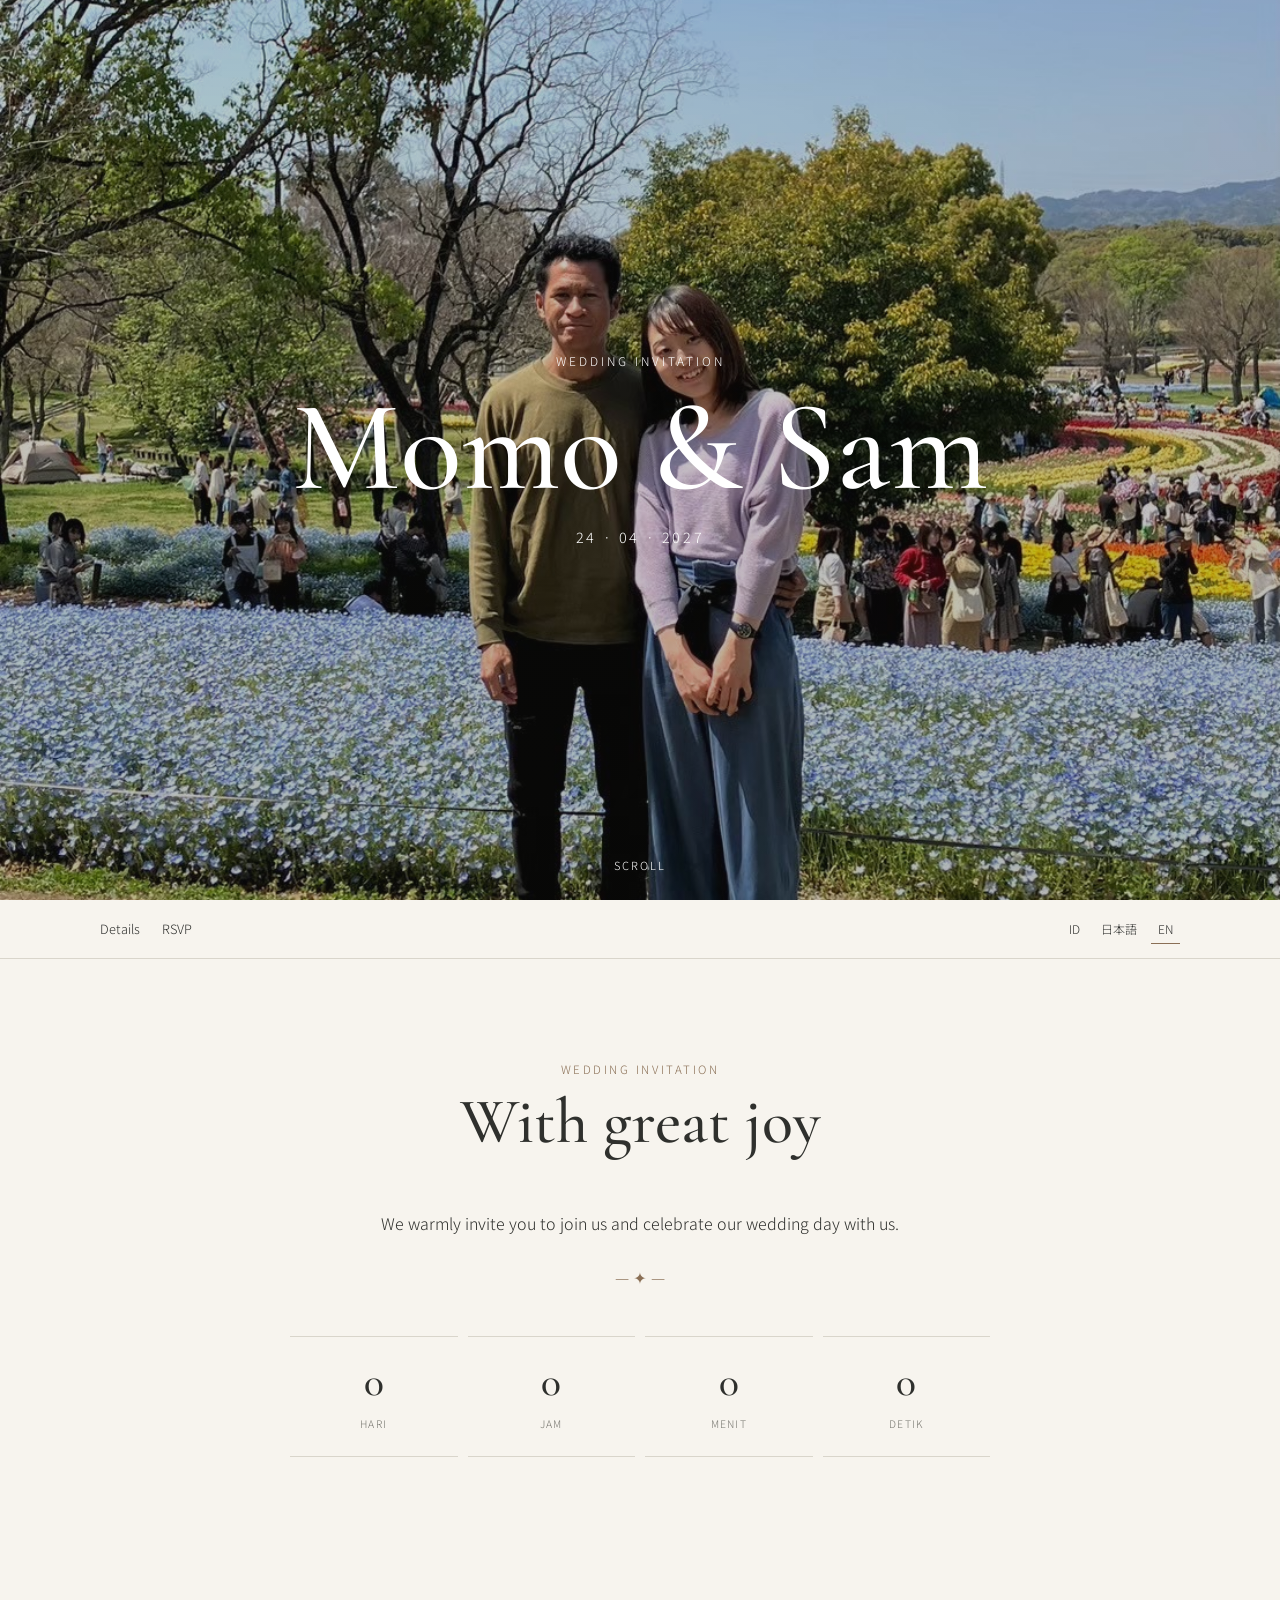
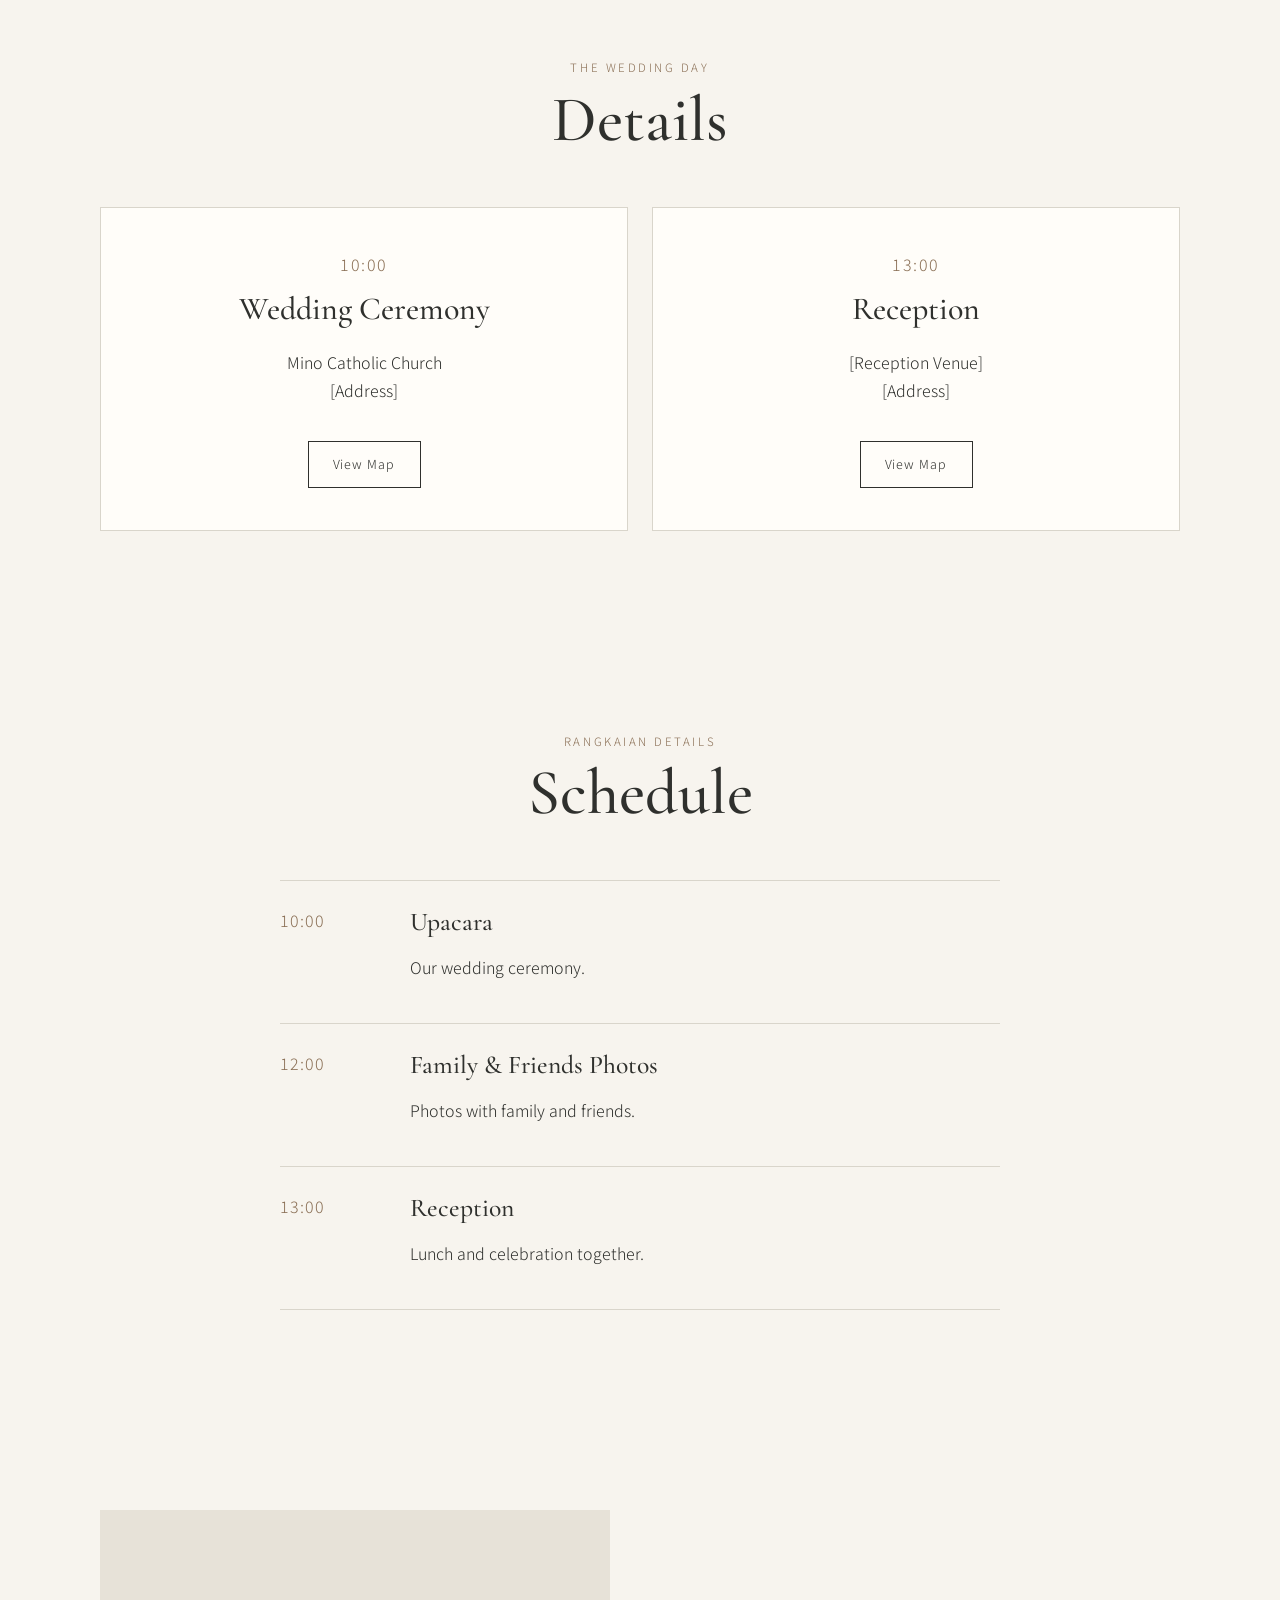
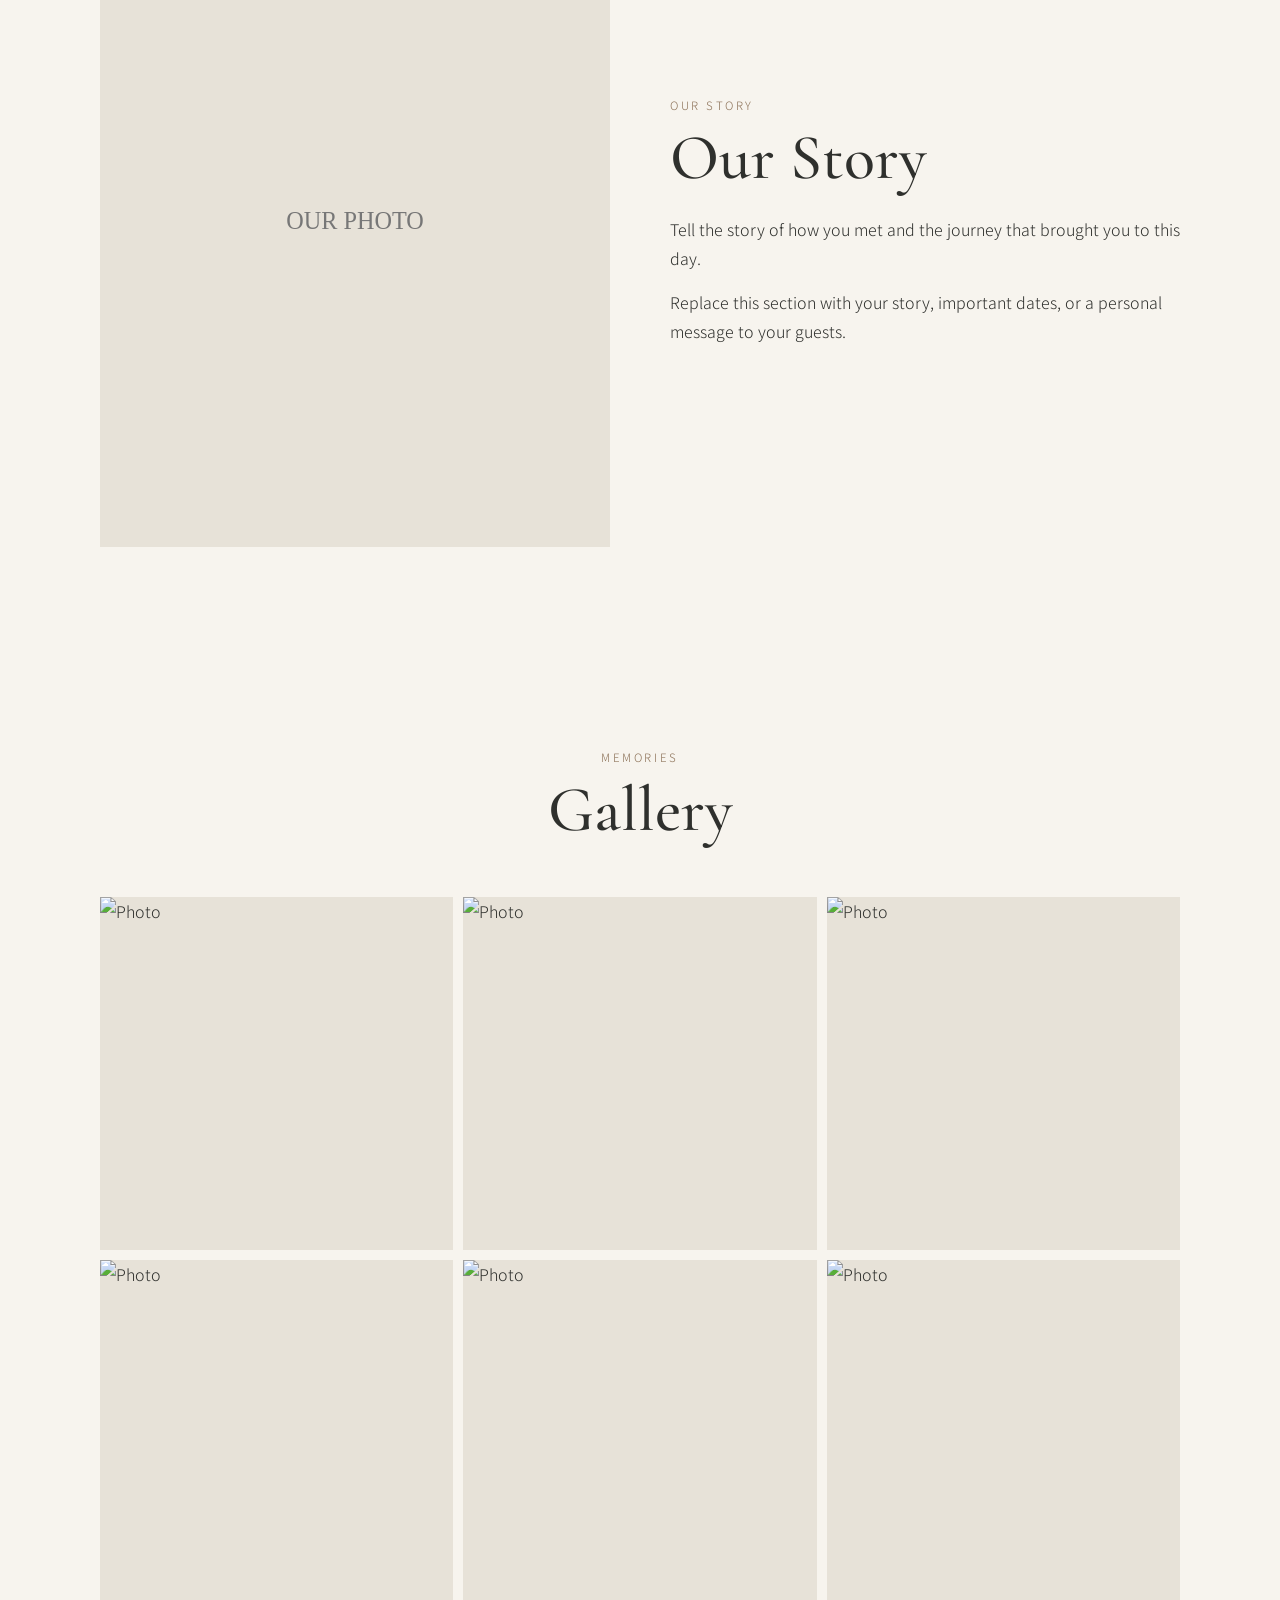
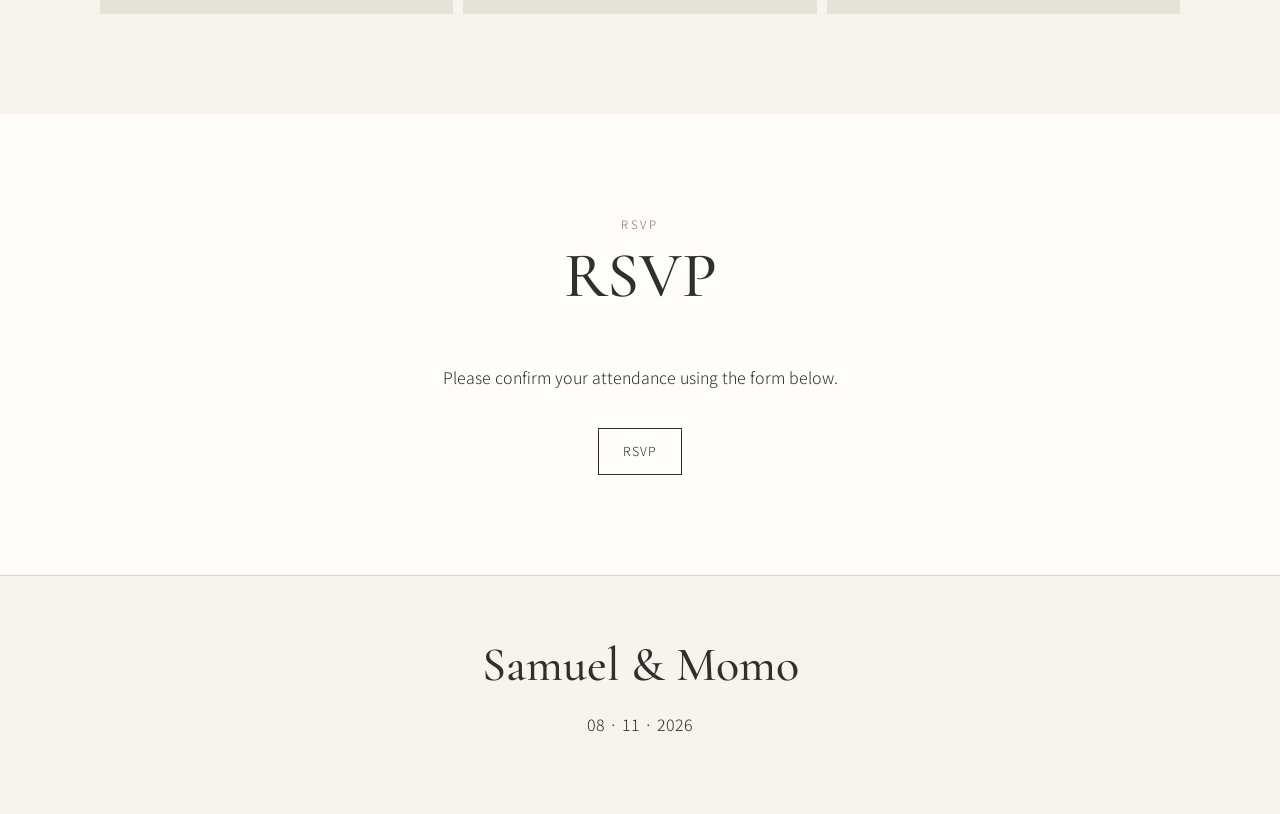
==== en/index.html @ 8dd43f46 "Fix date" ====
<!doctype html>
<html lang="en">
<head>
<meta charset="utf-8">
<meta name="viewport" content="width=device-width, initial-scale=1">
<meta name="description" content="Momo & Sam — Wedding Invitation">
<title>Momo & Sam — Wedding Invitation</title>
<link rel="stylesheet" href="../css/style.css?v=2">
</head>
<body>
<header class="hero">
  <div class="hero-inner">
    <div class="eyebrow">Wedding Invitation</div>
    <div class="names">Momo &amp; Sam</div>
    <div class="date">24 · 04 · 2027</div>
  </div>
  <div class="scroll">SCROLL</div>
</header>

<nav>
  <div class="container nav-inner">
    <div class="nav-links"><a href="#ceremony">Details</a><a href="#rsvp">RSVP</a></div>
    <div class="lang"><a href="../index.html">ID</a><a href="../ja/index.html">日本語</a><a class="active" href="./index.html">EN</a></div>
  </div>
</nav>

<main>
<section>
<div class="container">
<div class="section-title"><div class="small">Wedding Invitation</div><h2>With great joy</h2></div>
<div class="intro">We warmly invite you to join us and celebrate our wedding day with us.</div>
<div class="ornament">— ✦ —</div>
<div class="countdown">
<div class="countdown-item"><span id="days" class="countdown-number">0</span><span class="countdown-label">Hari</span></div>
<div class="countdown-item"><span id="hours" class="countdown-number">0</span><span class="countdown-label">Jam</span></div>
<div class="countdown-item"><span id="minutes" class="countdown-number">0</span><span class="countdown-label">Menit</span></div>
<div class="countdown-item"><span id="seconds" class="countdown-number">0</span><span class="countdown-label">Detik</span></div>
</div>
</div>
</section>

<section id="ceremony">
<div class="container">
<div class="section-title"><div class="small">The Wedding Day</div><h2>Details</h2></div>
<div class="info-grid">
<div class="card"><div class="time">10:00</div><h3>Wedding Ceremony</h3><p>Mino Catholic Church<br>[Address]</p><a class="button" href="#" target="_blank">View Map</a></div>
<div class="card"><div class="time">13:00</div><h3>Reception</h3><p>[Reception Venue]<br>[Address]</p><a class="button" href="#" target="_blank">View Map</a></div>
</div>
</div>
</section>

<section>
<div class="container">
<div class="section-title"><div class="small">Rangkaian Details</div><h2>Schedule</h2></div>
<div class="timeline">
<div class="event"><div class="event-time">10:00</div><div><h3>Upacara</h3><p>Our wedding ceremony.</p></div></div>
<div class="event"><div class="event-time">12:00</div><div><h3>Family & Friends Photos</h3><p>Photos with family and friends.</p></div></div>
<div class="event"><div class="event-time">13:00</div><div><h3>Reception</h3><p>Lunch and celebration together.</p></div></div>
</div>
</div>
</section>

<section>
<div class="container story">
<div class="story-image"></div>
<div class="story-text"><div class="section-title" style="text-align:left;margin-bottom:25px"><div class="small">Our Story</div><h2>Our Story</h2></div><p>Tell the story of how you met and the journey that brought you to this day.</p><p>Replace this section with your story, important dates, or a personal message to your guests.</p></div>
</div>
</section>

<section>
<div class="container">
<div class="section-title"><div class="small">Memories</div><h2>Gallery</h2></div>
<div class="gallery">
<img src="assets/photo-placeholder.svg" alt="Photo">
<img src="assets/photo-placeholder.svg" alt="Photo">
<img src="assets/photo-placeholder.svg" alt="Photo">
<img src="assets/photo-placeholder.svg" alt="Photo">
<img src="assets/photo-placeholder.svg" alt="Photo">
<img src="assets/photo-placeholder.svg" alt="Photo">
</div>
</div>
</section>

<section class="rsvp" id="rsvp">
<div class="container rsvp-box">
<div class="section-title"><div class="small">RSVP</div><h2>RSVP</h2></div>
<p>Please confirm your attendance using the form below.</p>
<a class="button" href="#" target="_blank">RSVP</a>
</div>
</section>
</main>

<footer>
  <div class="footer-names">Samuel &amp; Momo</div>
  <p>08 · 11 · 2026</p>
</footer>
<script src="../js/script.js"></script>
</body>
</html>
---- css/style.css ----
@import url('https://fonts.googleapis.com/css2?family=Cormorant+Garamond:wght@400;500;600&family=Noto+Sans+JP:wght@300;400;500&display=swap');

:root {
  --paper: #f7f4ee;
  --ink: #2f302d;
  --muted: #77766f;
  --line: #d9d5cb;
  --accent: #8a6f55;
  --white: #fffdf9;
  --serif: "Cormorant Garamond", Georgia, serif;
  --sans: "Noto Sans JP", system-ui, sans-serif;
}

* { box-sizing: border-box; }
html { scroll-behavior: smooth; }
body {
  margin: 0;
  background: var(--paper);
  color: var(--ink);
  font-family: var(--sans);
  font-weight: 300;
  line-height: 1.8;
}
a { color: inherit; text-decoration: none; }
img { display: block; width: 100%; }
.container { width: min(1080px, calc(100% - 40px)); margin: auto; }

.hero {
  min-height: 100svh;
  position: relative;
  display: grid;
  place-items: center;
  text-align: center;
  overflow: hidden;
  background:
    linear-gradient(rgba(25,25,22,.22), rgba(25,25,22,.30)),
    url("../assets/hero-placeholder.JPG") center/cover;
  color: white;
}
.hero-inner { padding: 80px 20px; }
.eyebrow { letter-spacing: .25em; text-transform: uppercase; font-size: .75rem; }
.names { font: 500 clamp(3.5rem, 11vw, 8rem)/.8 var(--serif); margin: 25px 0; }
.date { letter-spacing: .18em; font-size: .9rem; }
.scroll { position: absolute; bottom: 25px; font-size: .7rem; letter-spacing: .18em; }

nav {
  position: sticky; top: 0; z-index: 20;
  background: rgba(247,244,238,.94);
  backdrop-filter: blur(12px);
  border-bottom: 1px solid var(--line);
}
.nav-inner { min-height: 58px; display:flex; align-items:center; justify-content:space-between; gap:20px; }
.nav-links { display:flex; gap:22px; font-size:.8rem; }
.lang { display:flex; gap:7px; font-size:.75rem; }
.lang a { padding: 4px 7px; border-bottom: 1px solid transparent; }
.lang a.active { border-color: var(--accent); }

section { padding: 100px 0; }
.section-title { text-align:center; margin-bottom:55px; }
.section-title .small { color:var(--accent); font-size:.72rem; letter-spacing:.22em; text-transform:uppercase; }
.section-title h2 { font: 500 clamp(2.3rem, 6vw, 4rem)/1 var(--serif); margin:10px 0 0; }

.intro { max-width:680px; text-align:center; margin:auto; font-size:1rem; }
.ornament { text-align:center; color:var(--accent); margin:25px 0; }

.info-grid { display:grid; grid-template-columns:repeat(2,1fr); gap:24px; }
.card { background:var(--white); padding:42px; border:1px solid var(--line); text-align:center; }
.card h3 { font:500 2rem var(--serif); margin:10px 0 20px; }
.card .time { color:var(--accent); letter-spacing:.1em; }
.button {
  display:inline-block; border:1px solid var(--ink); padding:11px 24px;
  margin-top:20px; font-size:.78rem; letter-spacing:.08em;
  transition:.2s;
}
.button:hover { background:var(--ink); color:white; }

.timeline { max-width:720px; margin:auto; }
.event { display:grid; grid-template-columns:130px 1fr; border-top:1px solid var(--line); padding:25px 0; }
.event:last-child { border-bottom:1px solid var(--line); }
.event-time { color:var(--accent); letter-spacing:.06em; }
.event h3 { margin:0; font:500 1.6rem var(--serif); }

.story { display:grid; grid-template-columns:1fr 1fr; gap:60px; align-items:center; }
.story-image { aspect-ratio:4/5; background:#e7e2d8 url("../assets/story-placeholder.svg") center/cover; }
.story-text h3 { font:500 3rem var(--serif); margin-top:0; }

.gallery { display:grid; grid-template-columns:repeat(3,1fr); gap:10px; }
.gallery img { aspect-ratio:1; object-fit:cover; background:#e7e2d8; }

.countdown { display:grid; grid-template-columns:repeat(4,1fr); max-width:700px; margin:45px auto 0; gap:10px; }
.countdown-item { text-align:center; padding:20px 5px; border-top:1px solid var(--line); border-bottom:1px solid var(--line); }
.countdown-number { display:block; font:500 2.6rem var(--serif); }
.countdown-label { font-size:.65rem; letter-spacing:.12em; text-transform:uppercase; color:var(--muted); }

.rsvp { background:var(--white); }
.rsvp-box { max-width:650px; margin:auto; text-align:center; }
footer { padding:60px 0; text-align:center; border-top:1px solid var(--line); }
.footer-names { font:500 3rem var(--serif); }

@media (max-width: 720px) {
  .nav-links { display:none; }
  .info-grid, .story { grid-template-columns:1fr; }
  .story { gap:30px; }
  .gallery { grid-template-columns:repeat(2,1fr); }
  .event { grid-template-columns:90px 1fr; }
  .countdown-number { font-size:2rem; }
  section { padding:75px 0; }
  .card { padding:30px 20px; }
}
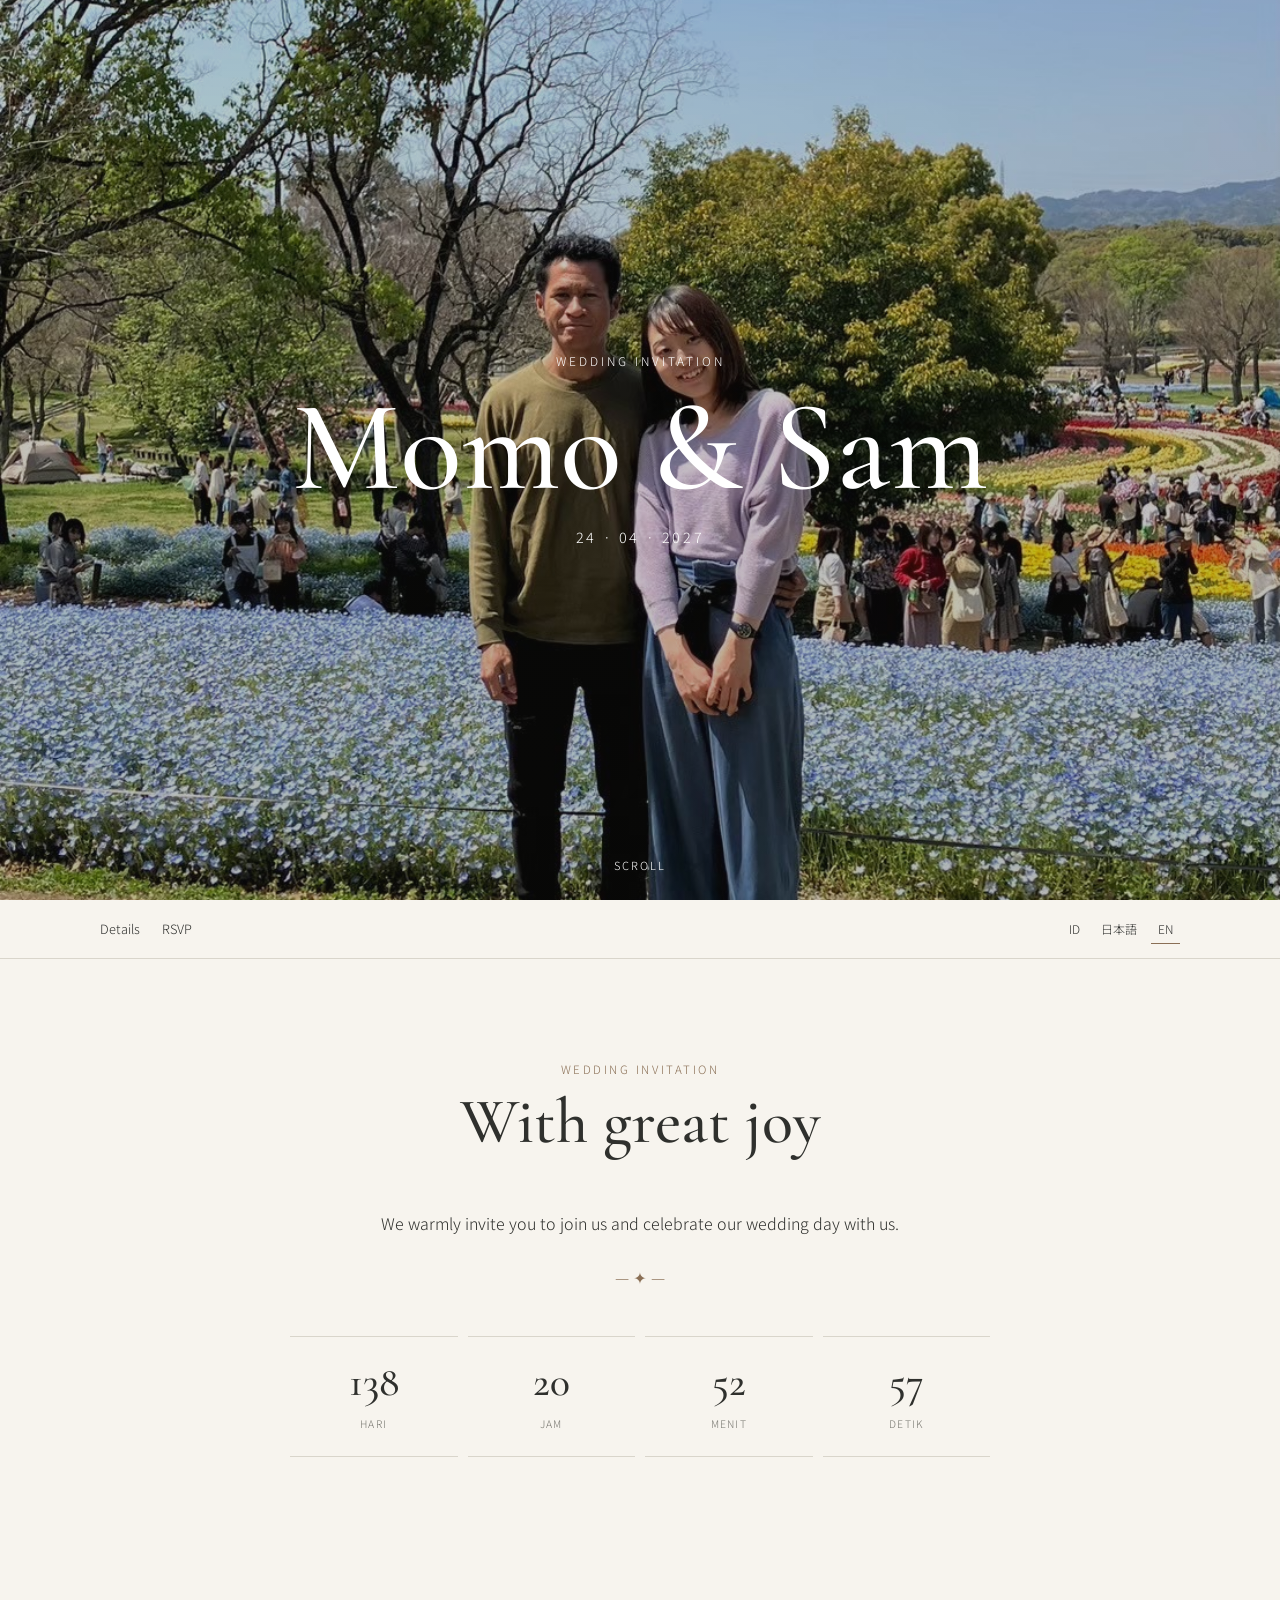
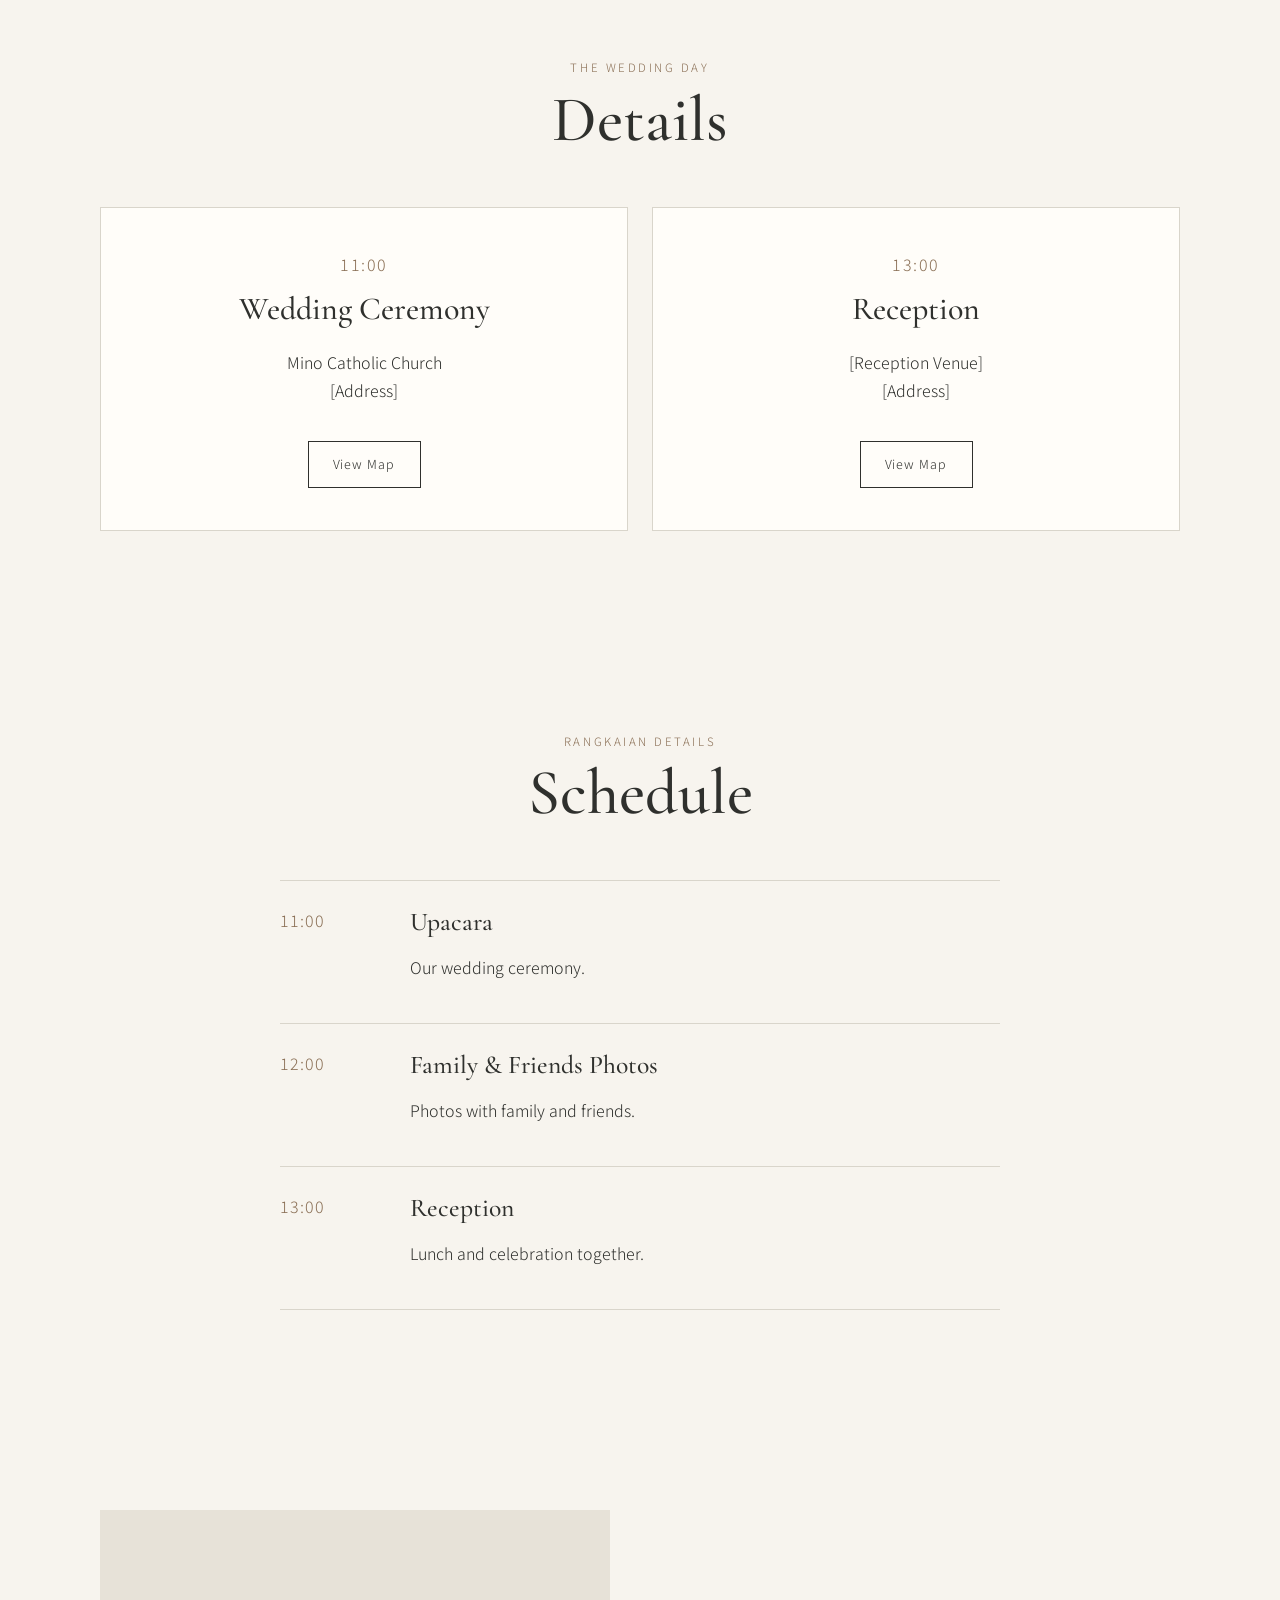
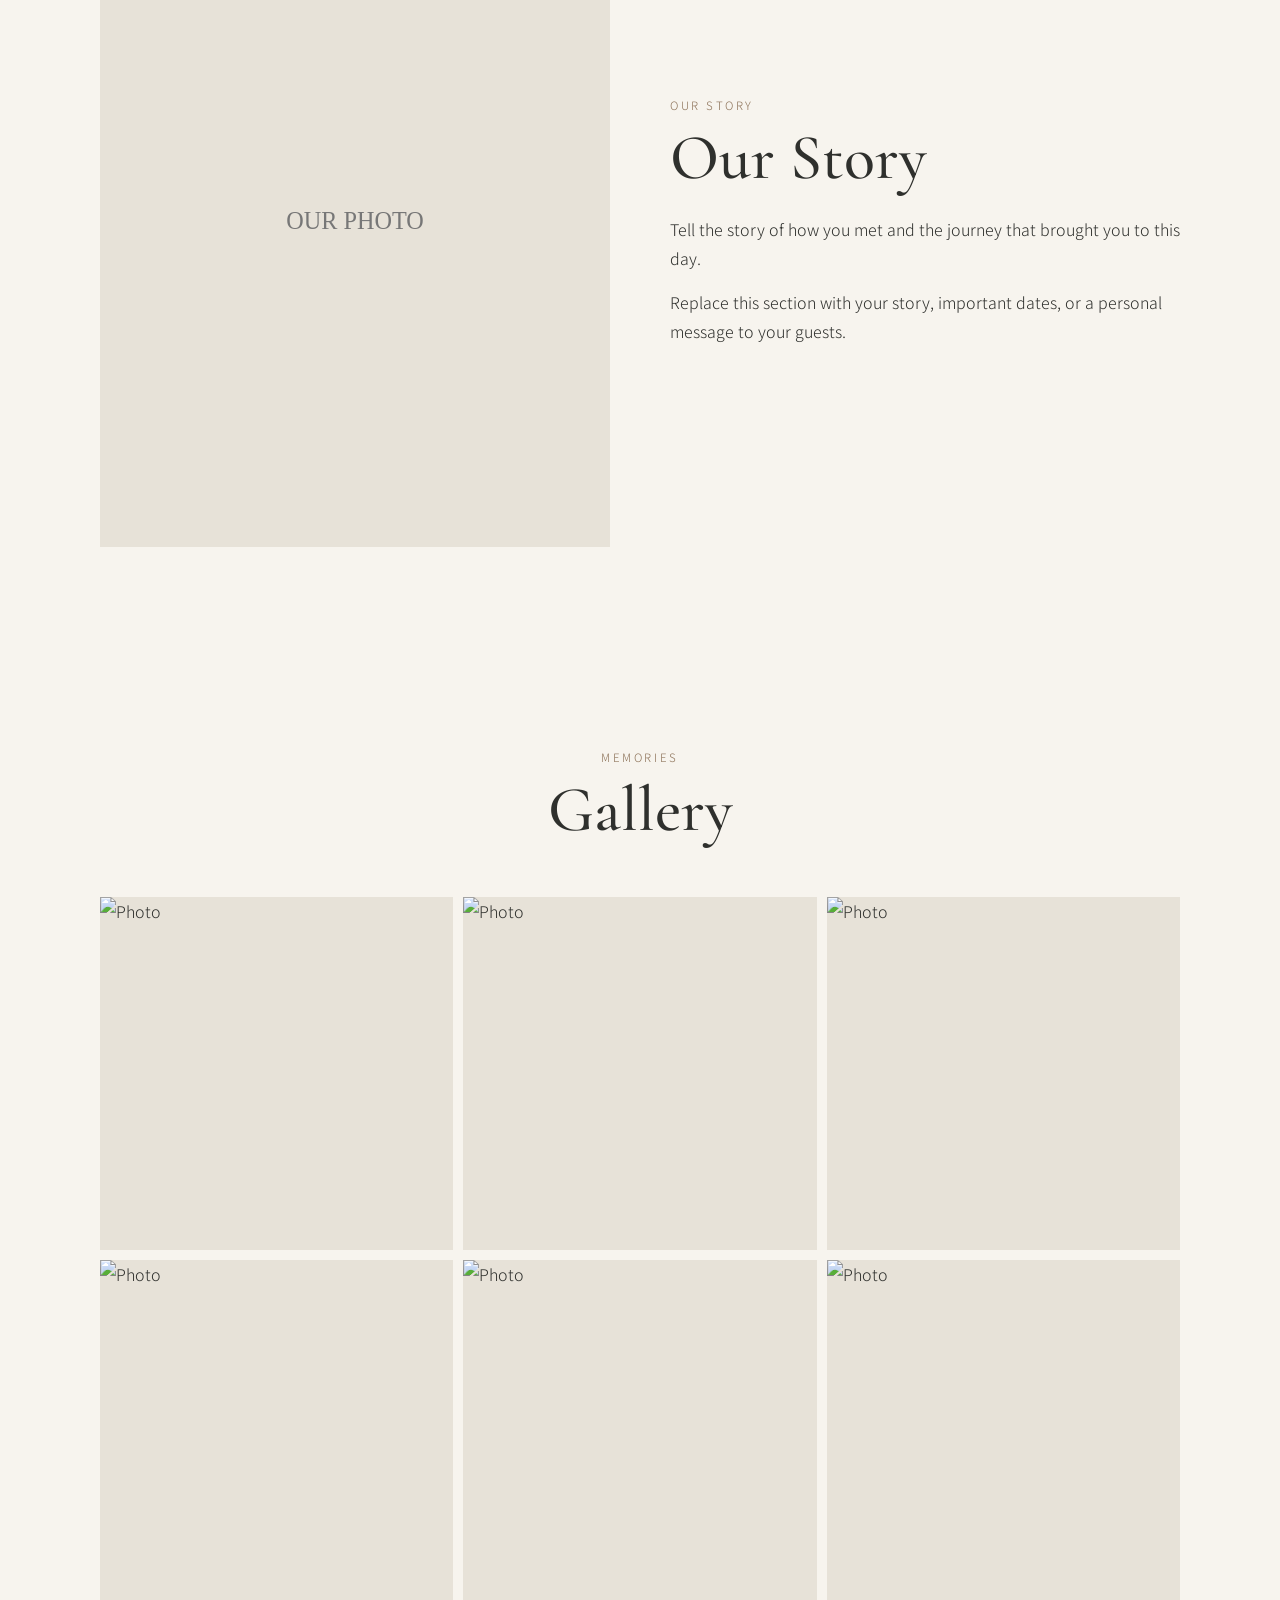
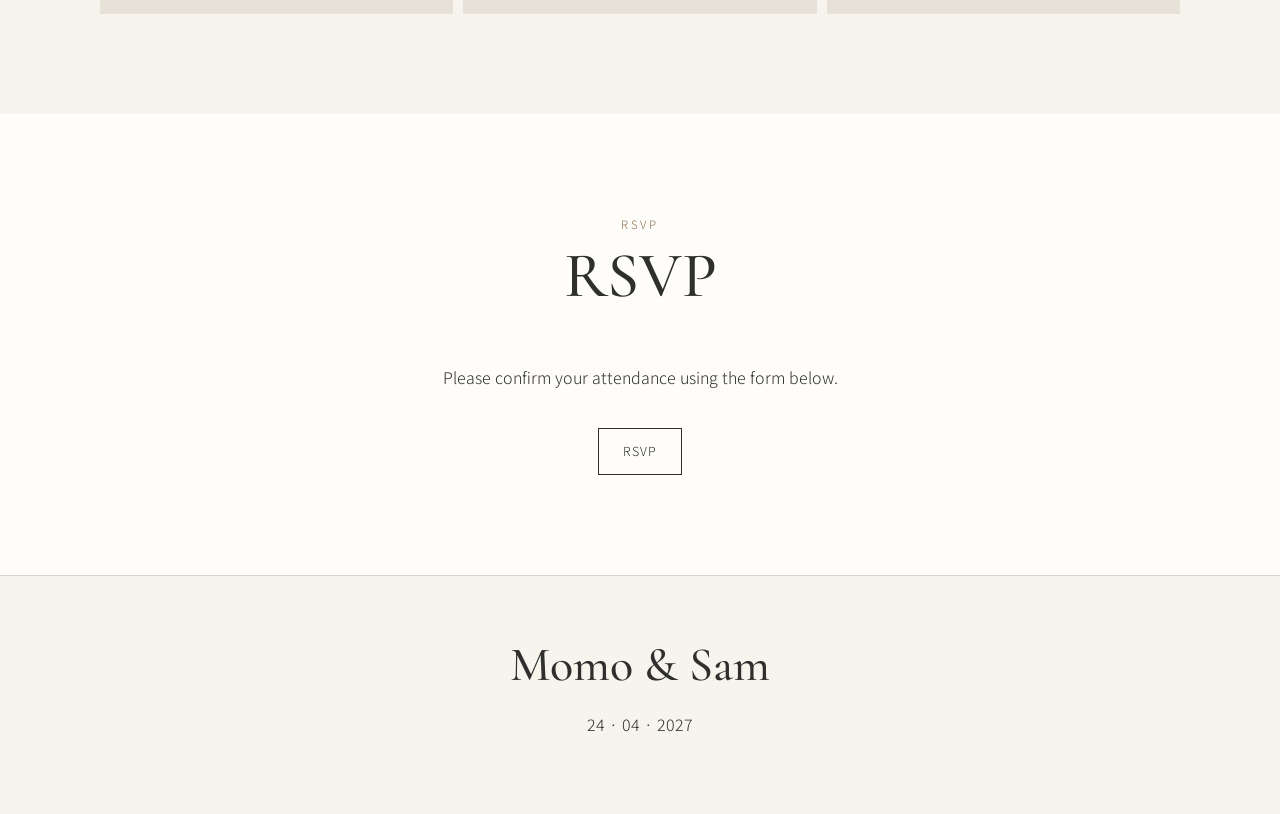
==== commit ad0095a9: "Misc" ====
--- a/en/index.html
+++ b/en/index.html
@@ -43,7 +43,7 @@
 <div class="container">
 <div class="section-title"><div class="small">The Wedding Day</div><h2>Details</h2></div>
 <div class="info-grid">
-<div class="card"><div class="time">10:00</div><h3>Wedding Ceremony</h3><p>Mino Catholic Church<br>[Address]</p><a class="button" href="#" target="_blank">View Map</a></div>
+<div class="card"><div class="time">11:00</div><h3>Wedding Ceremony</h3><p>Mino Catholic Church<br>[Address]</p><a class="button" href="#" target="_blank">View Map</a></div>
 <div class="card"><div class="time">13:00</div><h3>Reception</h3><p>[Reception Venue]<br>[Address]</p><a class="button" href="#" target="_blank">View Map</a></div>
 </div>
 </div>
@@ -53,7 +53,7 @@
 <div class="container">
 <div class="section-title"><div class="small">Rangkaian Details</div><h2>Schedule</h2></div>
 <div class="timeline">
-<div class="event"><div class="event-time">10:00</div><div><h3>Upacara</h3><p>Our wedding ceremony.</p></div></div>
+<div class="event"><div class="event-time">11:00</div><div><h3>Upacara</h3><p>Our wedding ceremony.</p></div></div>
 <div class="event"><div class="event-time">12:00</div><div><h3>Family & Friends Photos</h3><p>Photos with family and friends.</p></div></div>
 <div class="event"><div class="event-time">13:00</div><div><h3>Reception</h3><p>Lunch and celebration together.</p></div></div>
 </div>
@@ -91,8 +91,8 @@
 </main>
 
 <footer>
-  <div class="footer-names">Samuel &amp; Momo</div>
-  <p>08 · 11 · 2026</p>
+  <div class="footer-names">Momo &amp; Sam</div>
+  <p>24 · 04 · 2027</p>
 </footer>
 <script src="../js/script.js"></script>
 </body>
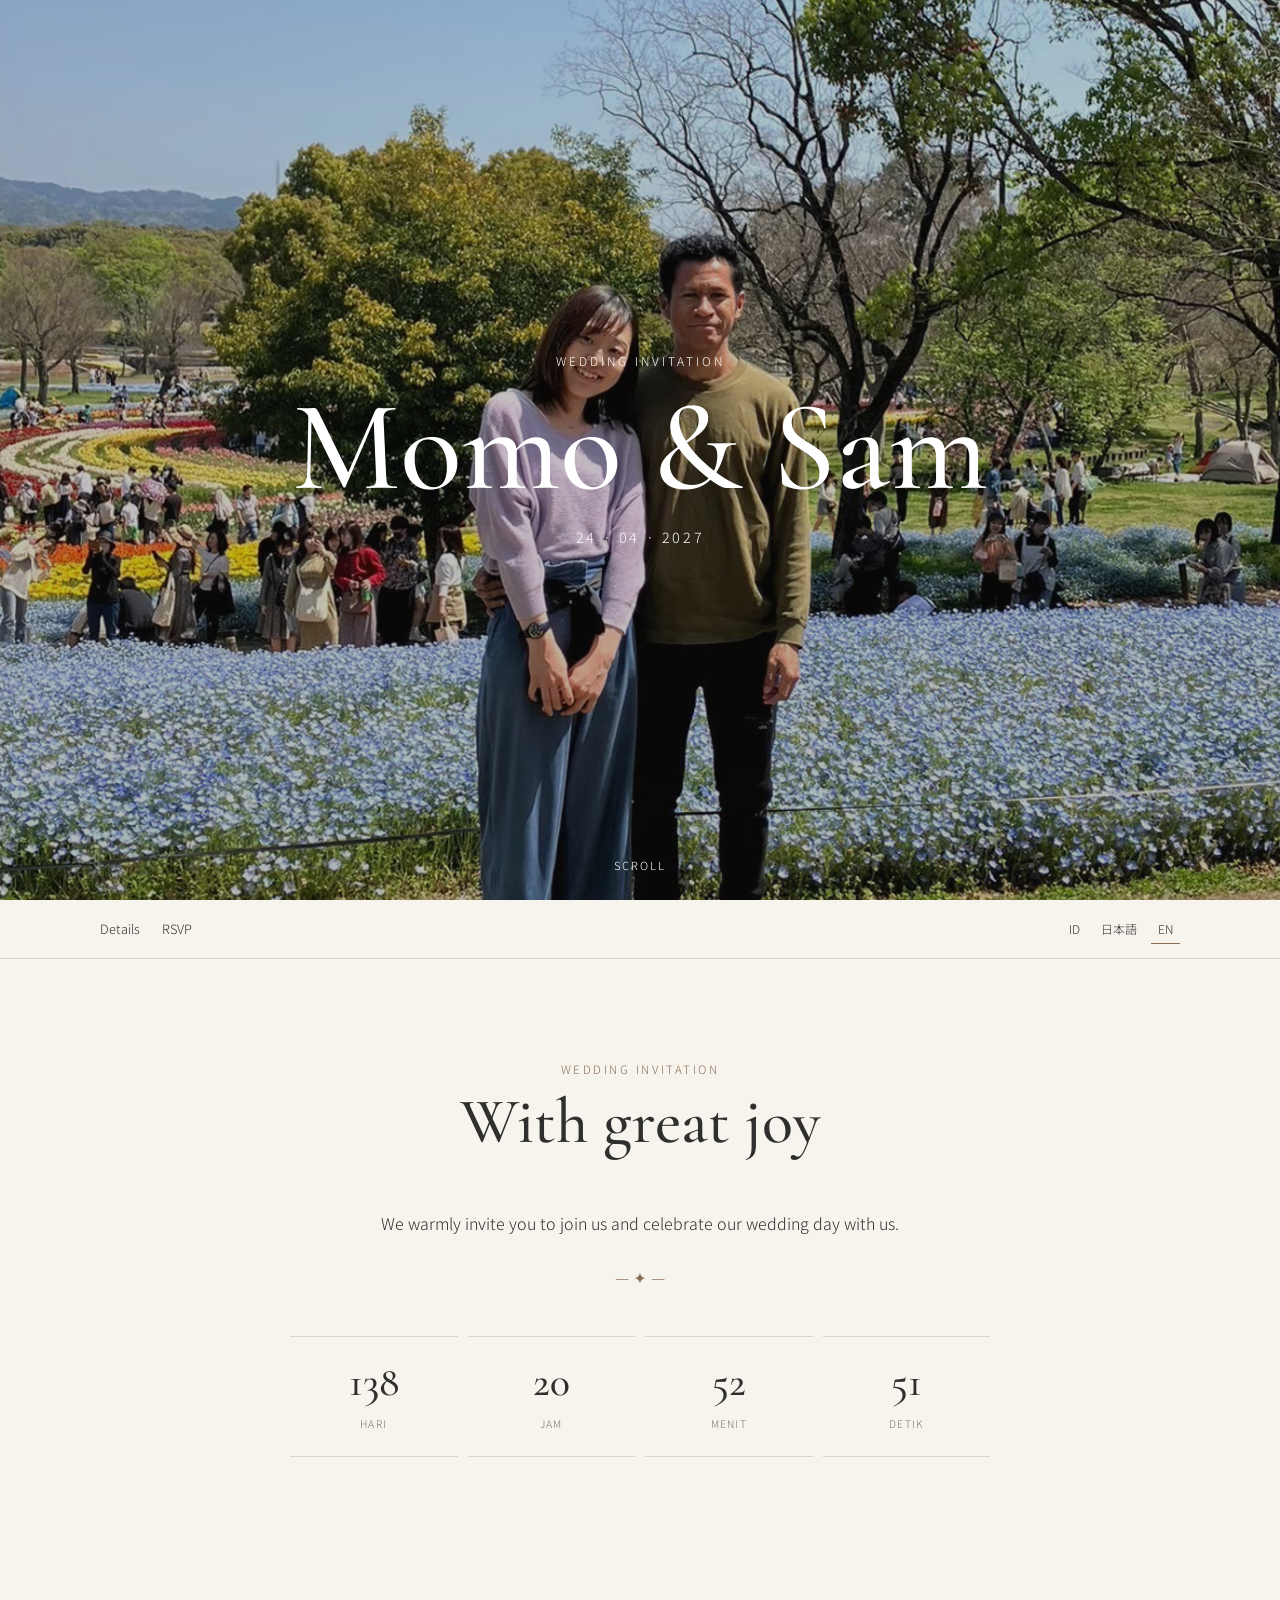
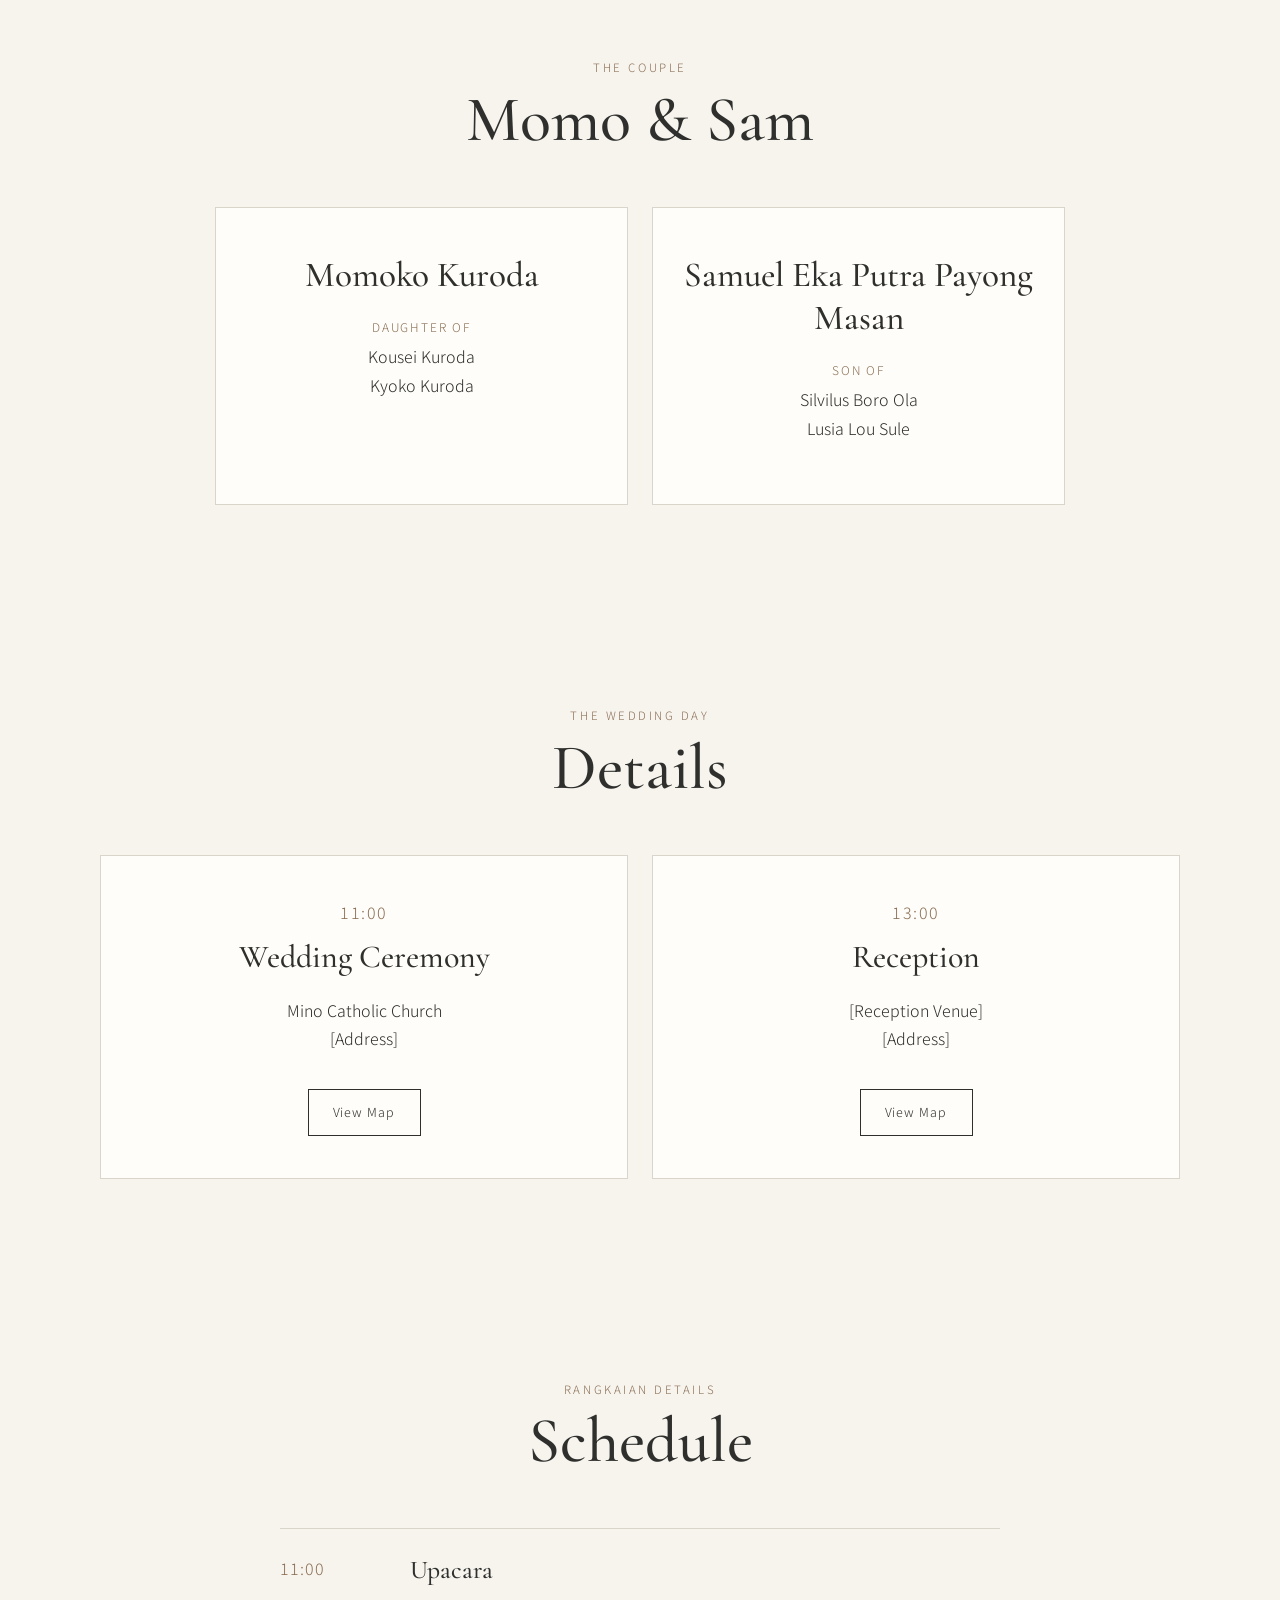
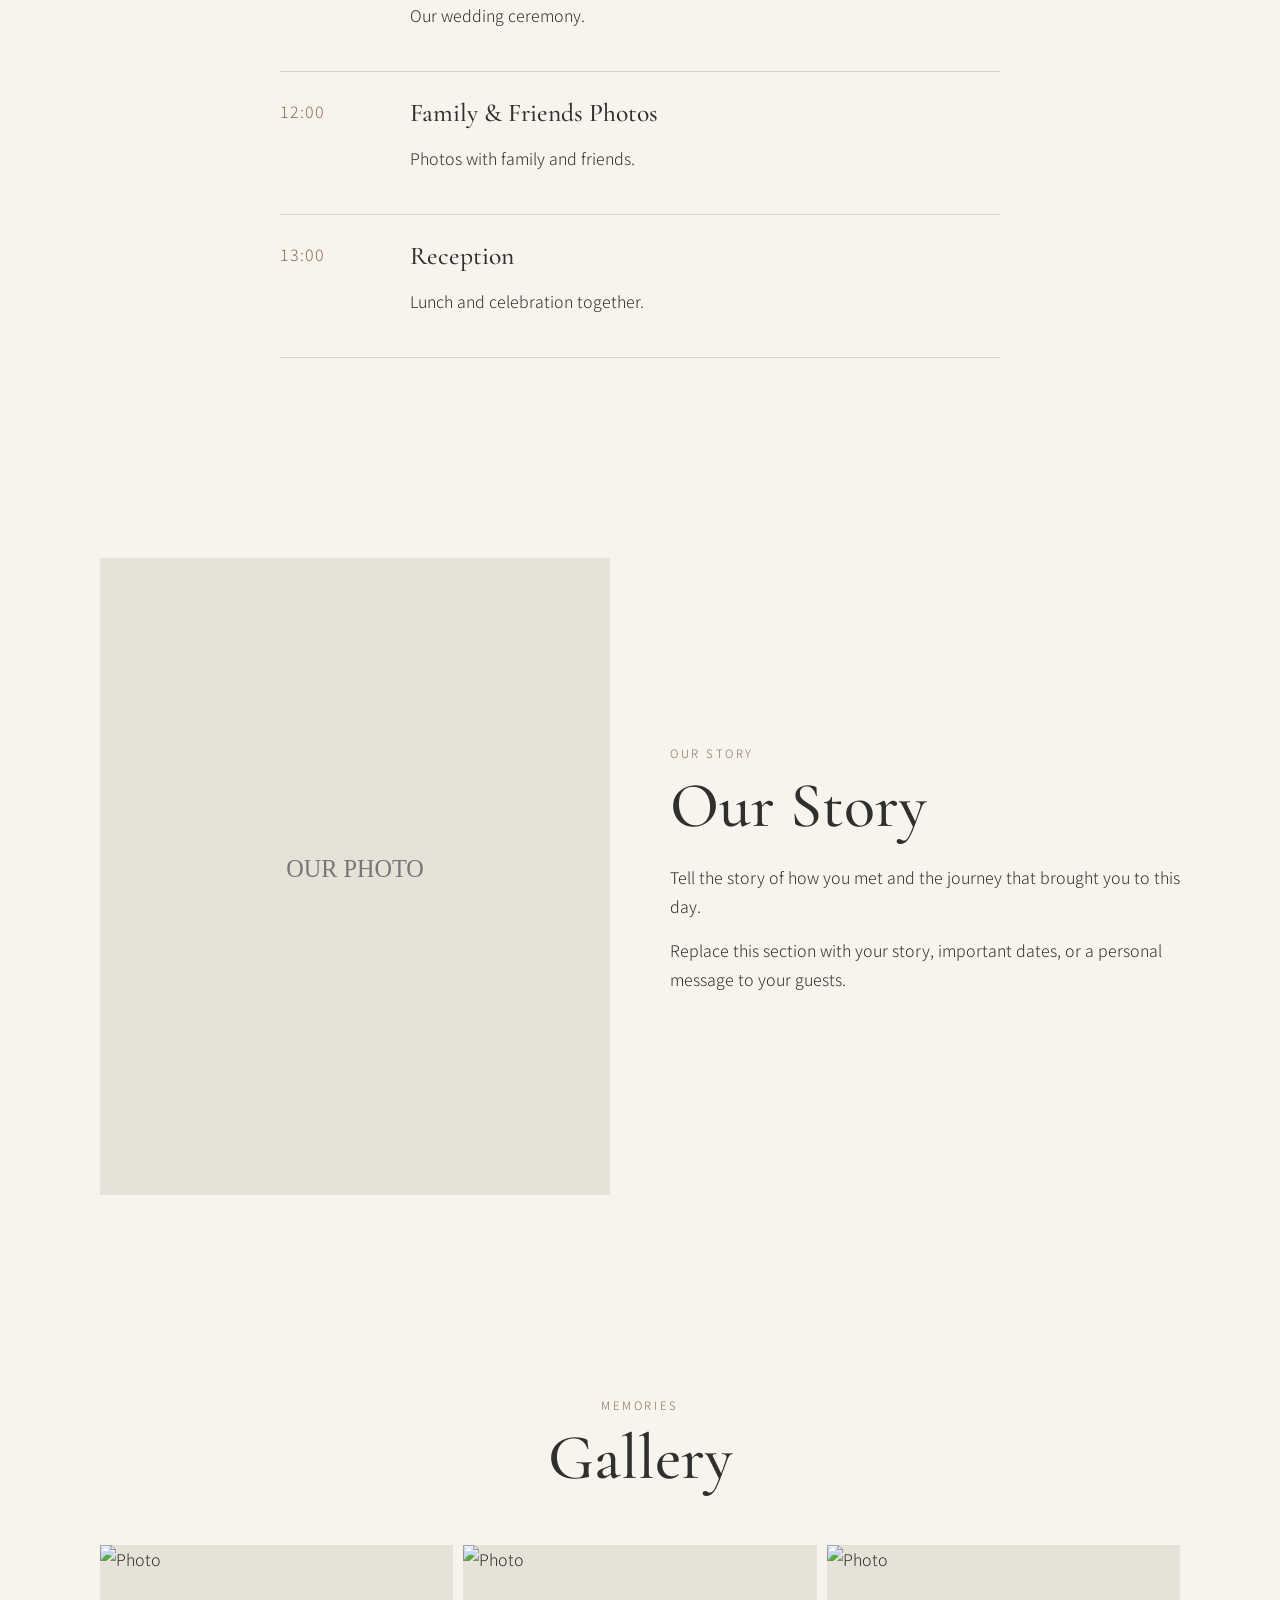
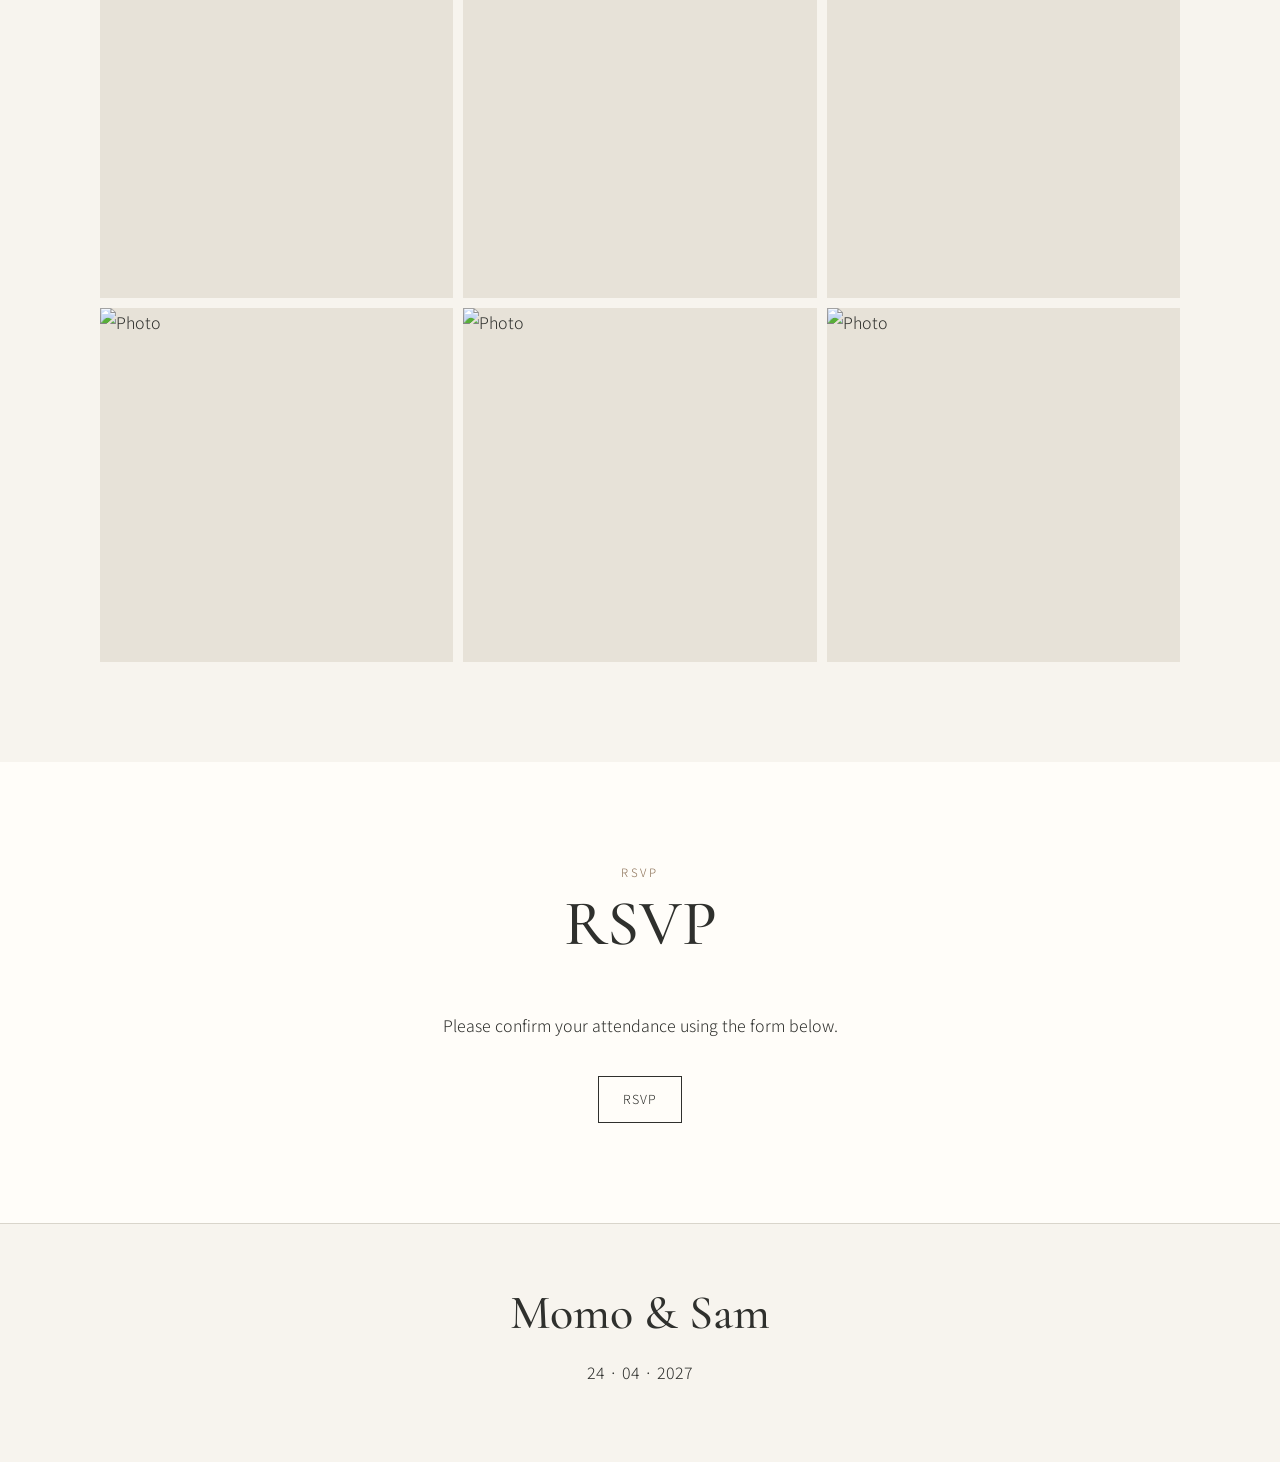
==== commit b048e2ec: "Include full names" ====
--- a/en/index.html
+++ b/en/index.html
@@ -37,6 +37,37 @@
 <div class="countdown-item"><span id="seconds" class="countdown-number">0</span><span class="countdown-label">Detik</span></div>
 </div>
 </div>
+</section>
+
+<section id="couple">
+    <div class="container">
+        <div class="section-title">
+            <div class="small">The Couple</div>
+            <h2>Momo &amp; Sam</h2>
+        </div>
+
+        <div class="couple-grid">
+
+            <div class="person">
+                <h3>Momoko Kuroda</h3>
+                <p class="role">Daughter of</p>
+                <p>
+                    Kousei Kuroda<br>
+                    Kyoko Kuroda
+                </p>
+            </div>
+
+            <div class="person">
+                <h3>Samuel Eka Putra Payong Masan</h3>
+                <p class="role">Son of</p>
+                <p>
+                    Silvilus Boro Ola<br>
+                    Lusia Lou Sule
+                </p>
+            </div>
+
+        </div>
+    </div>
 </section>
 
 <section id="ceremony">
--- a/css/style.css
+++ b/css/style.css
@@ -35,7 +35,7 @@
   overflow: hidden;
   background:
     linear-gradient(rgba(25,25,22,.22), rgba(25,25,22,.30)),
-    url("../assets/hero-placeholder.JPG") center/cover;
+    url("../assets/hero-placeholder.png") center/cover;
   color: white;
 }
 .hero-inner { padding: 80px 20px; }
@@ -108,3 +108,41 @@
   section { padding:75px 0; }
   .card { padding:30px 20px; }
 }
+
+.couple-grid {
+    display: grid;
+    grid-template-columns: repeat(2, 1fr);
+    gap: 24px;
+    max-width: 850px;
+    margin: auto;
+}
+
+.person {
+    text-align: center;
+    padding: 45px 30px;
+    background: var(--white);
+    border: 1px solid var(--line);
+}
+
+.person h3 {
+    font: 500 2.2rem var(--serif);
+    margin: 0 0 20px;
+}
+
+.person .role {
+    color: var(--accent);
+    font-size: .75rem;
+    letter-spacing: .15em;
+    text-transform: uppercase;
+    margin-bottom: 5px;
+}
+
+.person p {
+    margin-top: 5px;
+}
+
+@media (max-width: 720px) {
+    .couple-grid {
+        grid-template-columns: 1fr;
+    }
+}
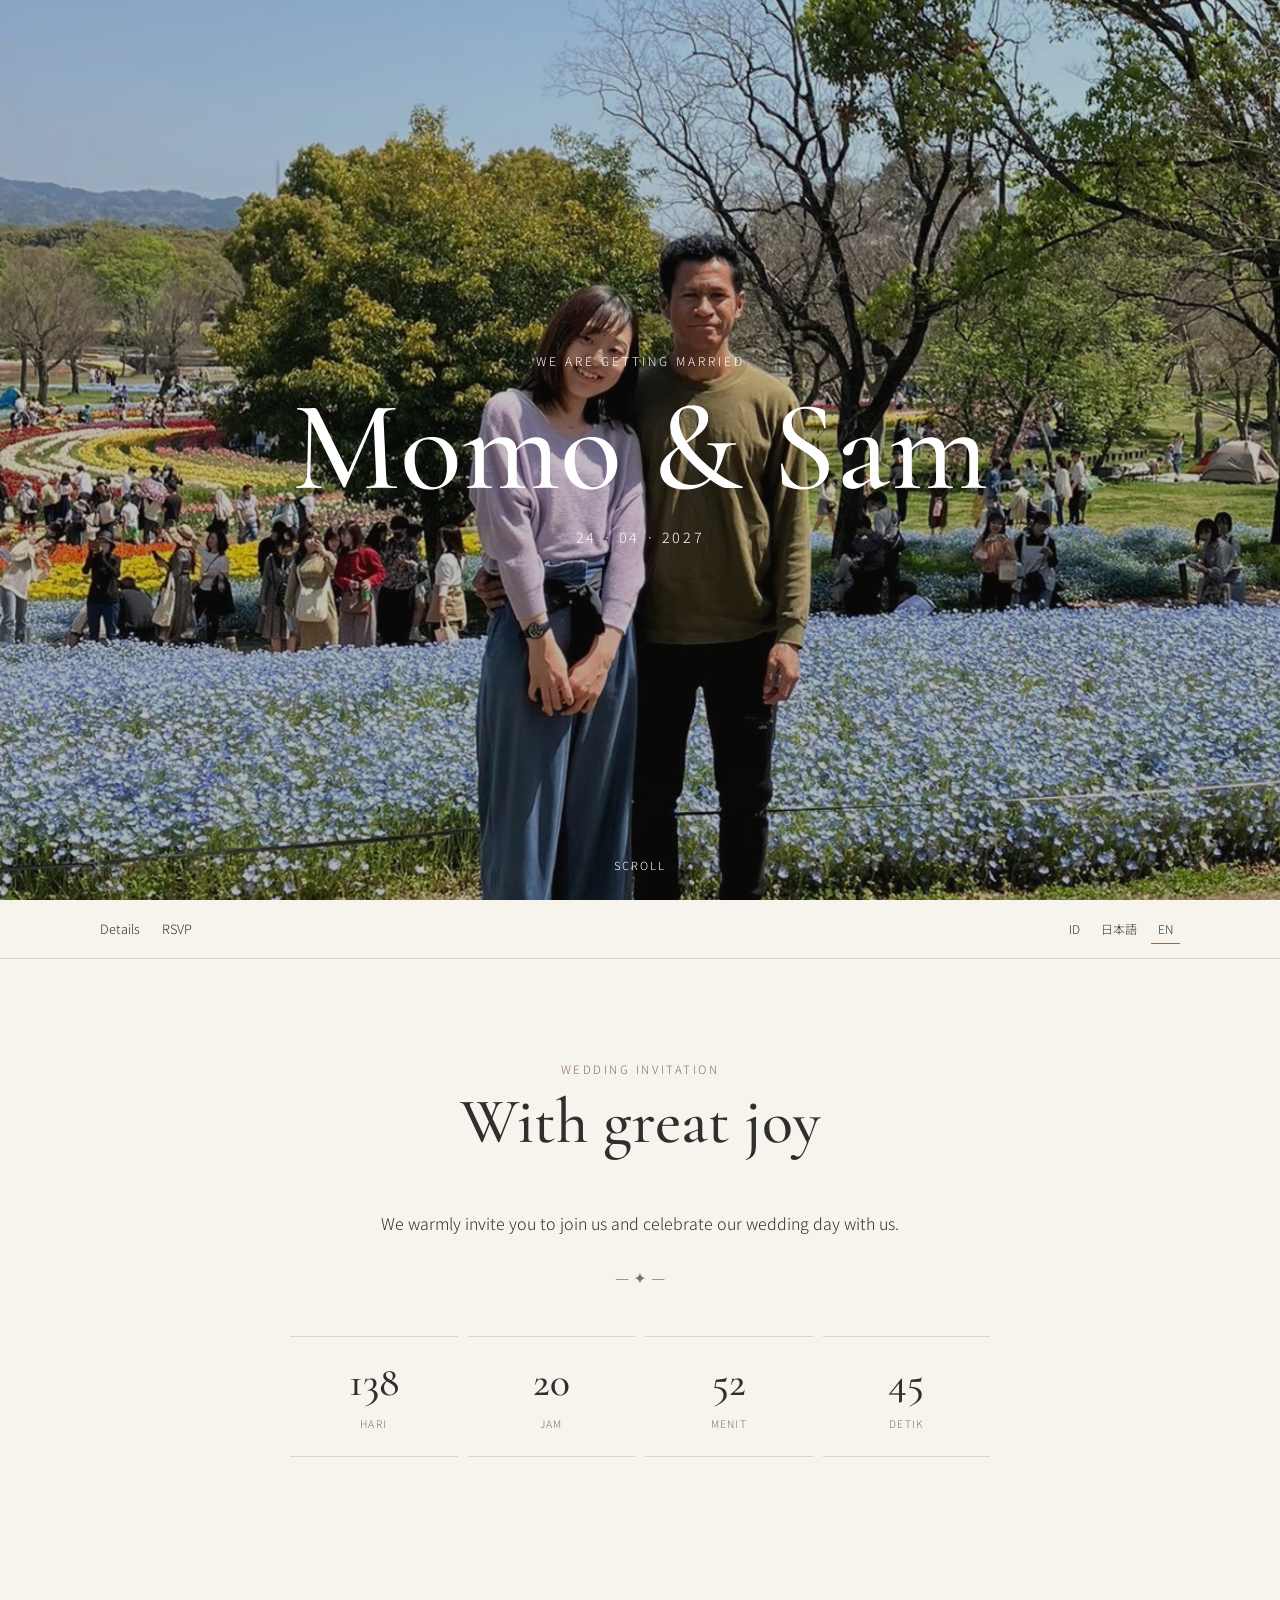
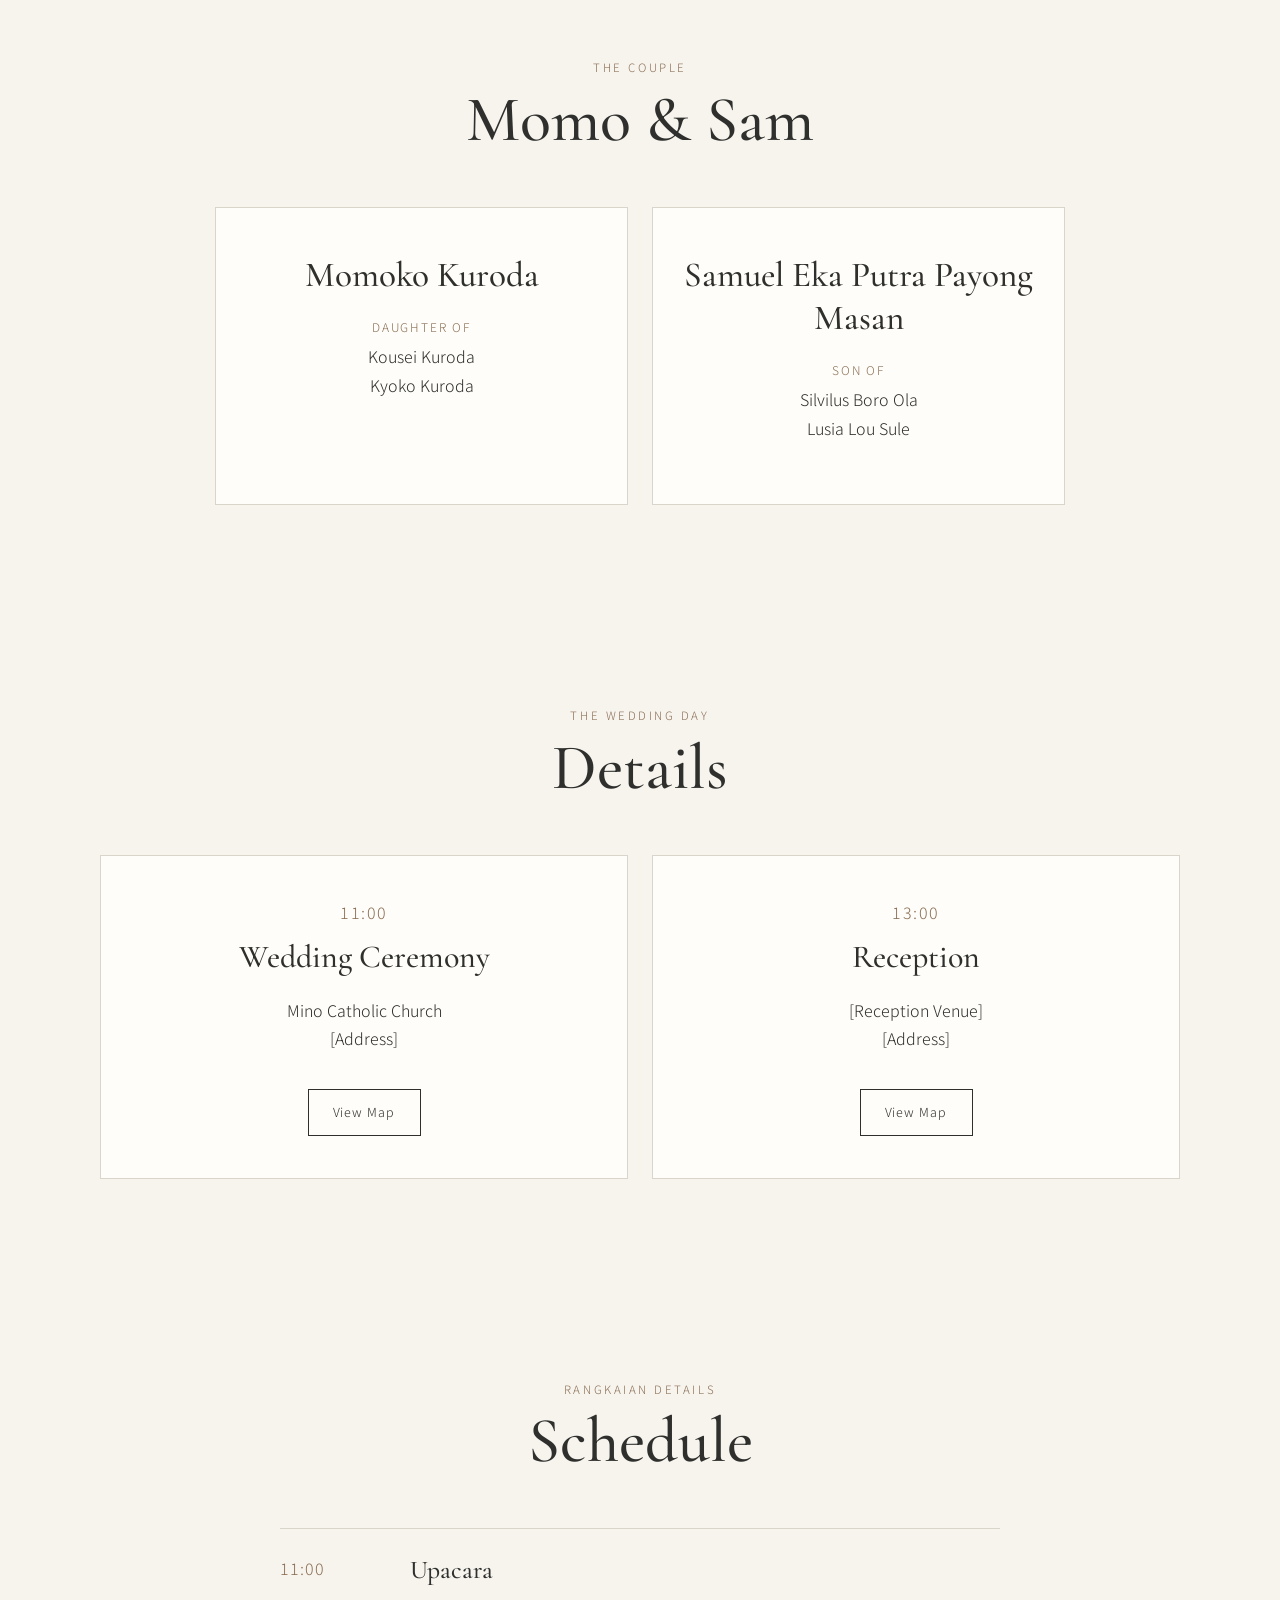
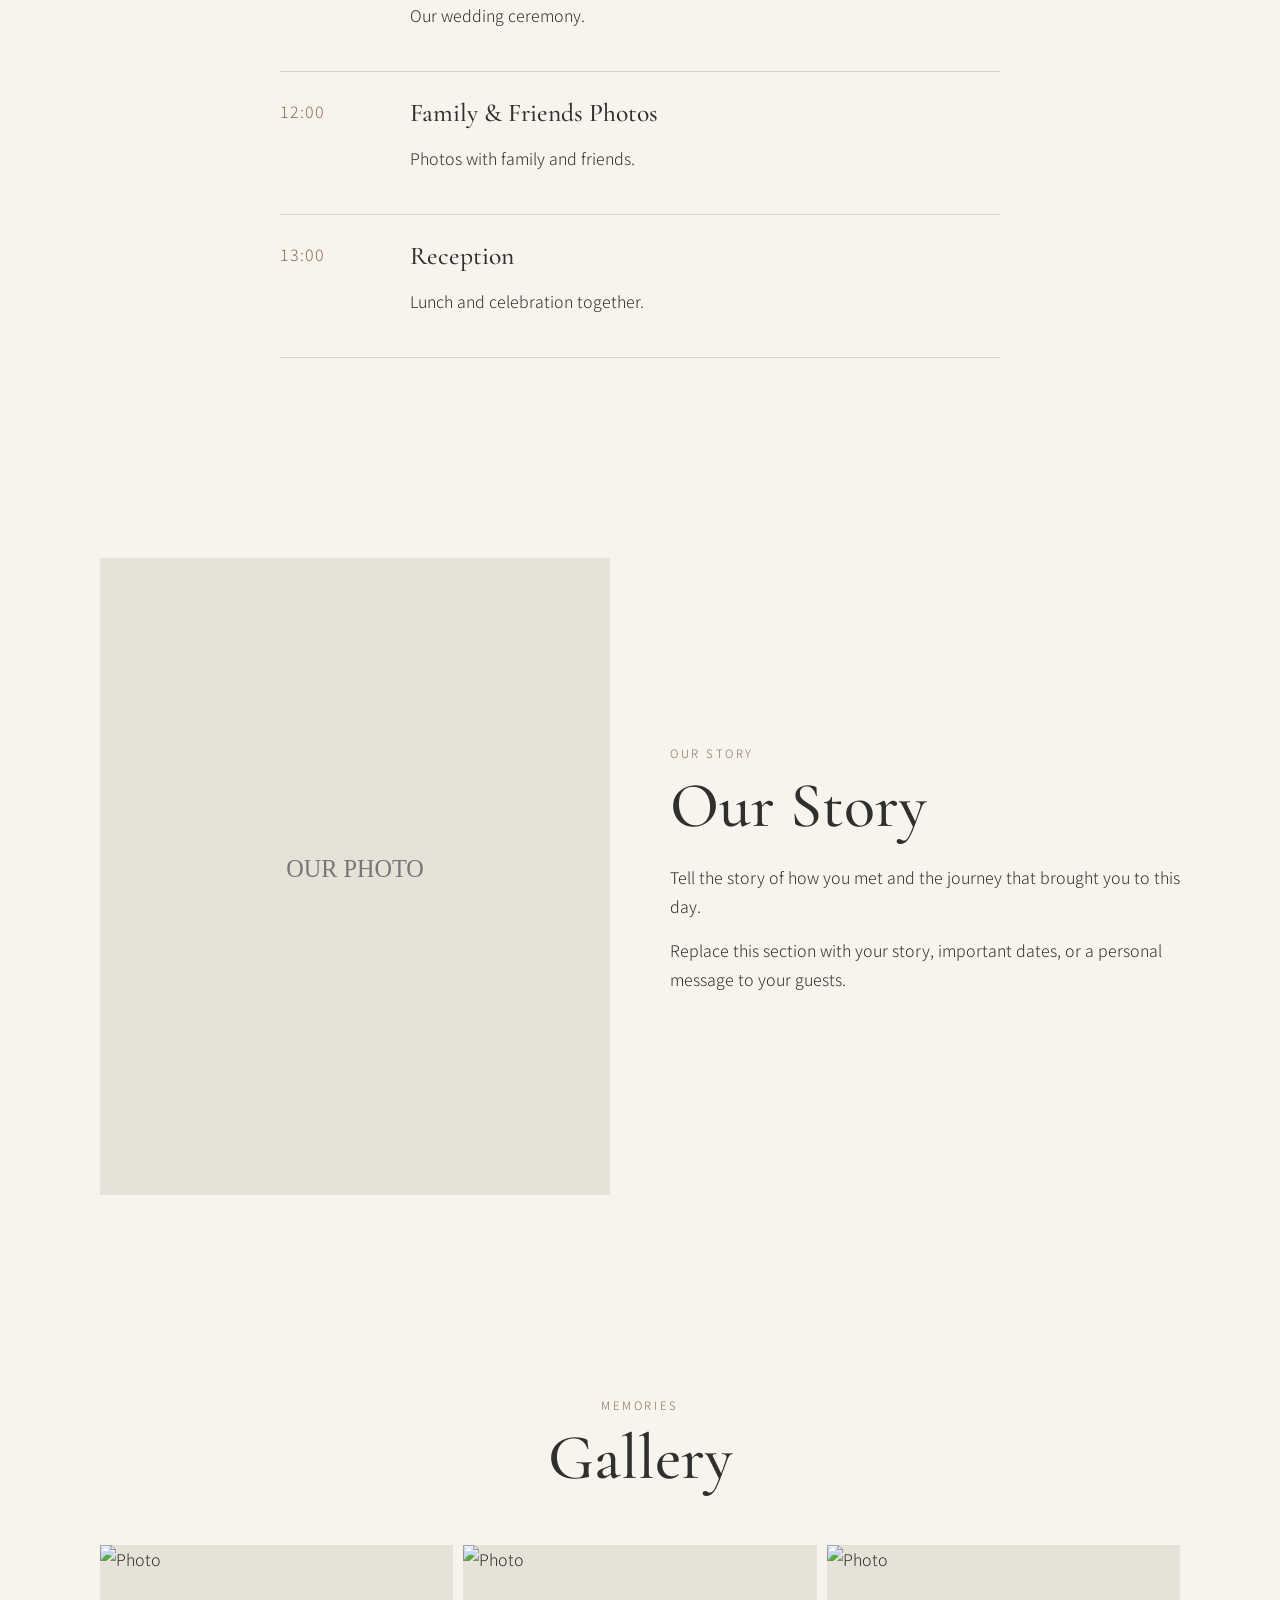
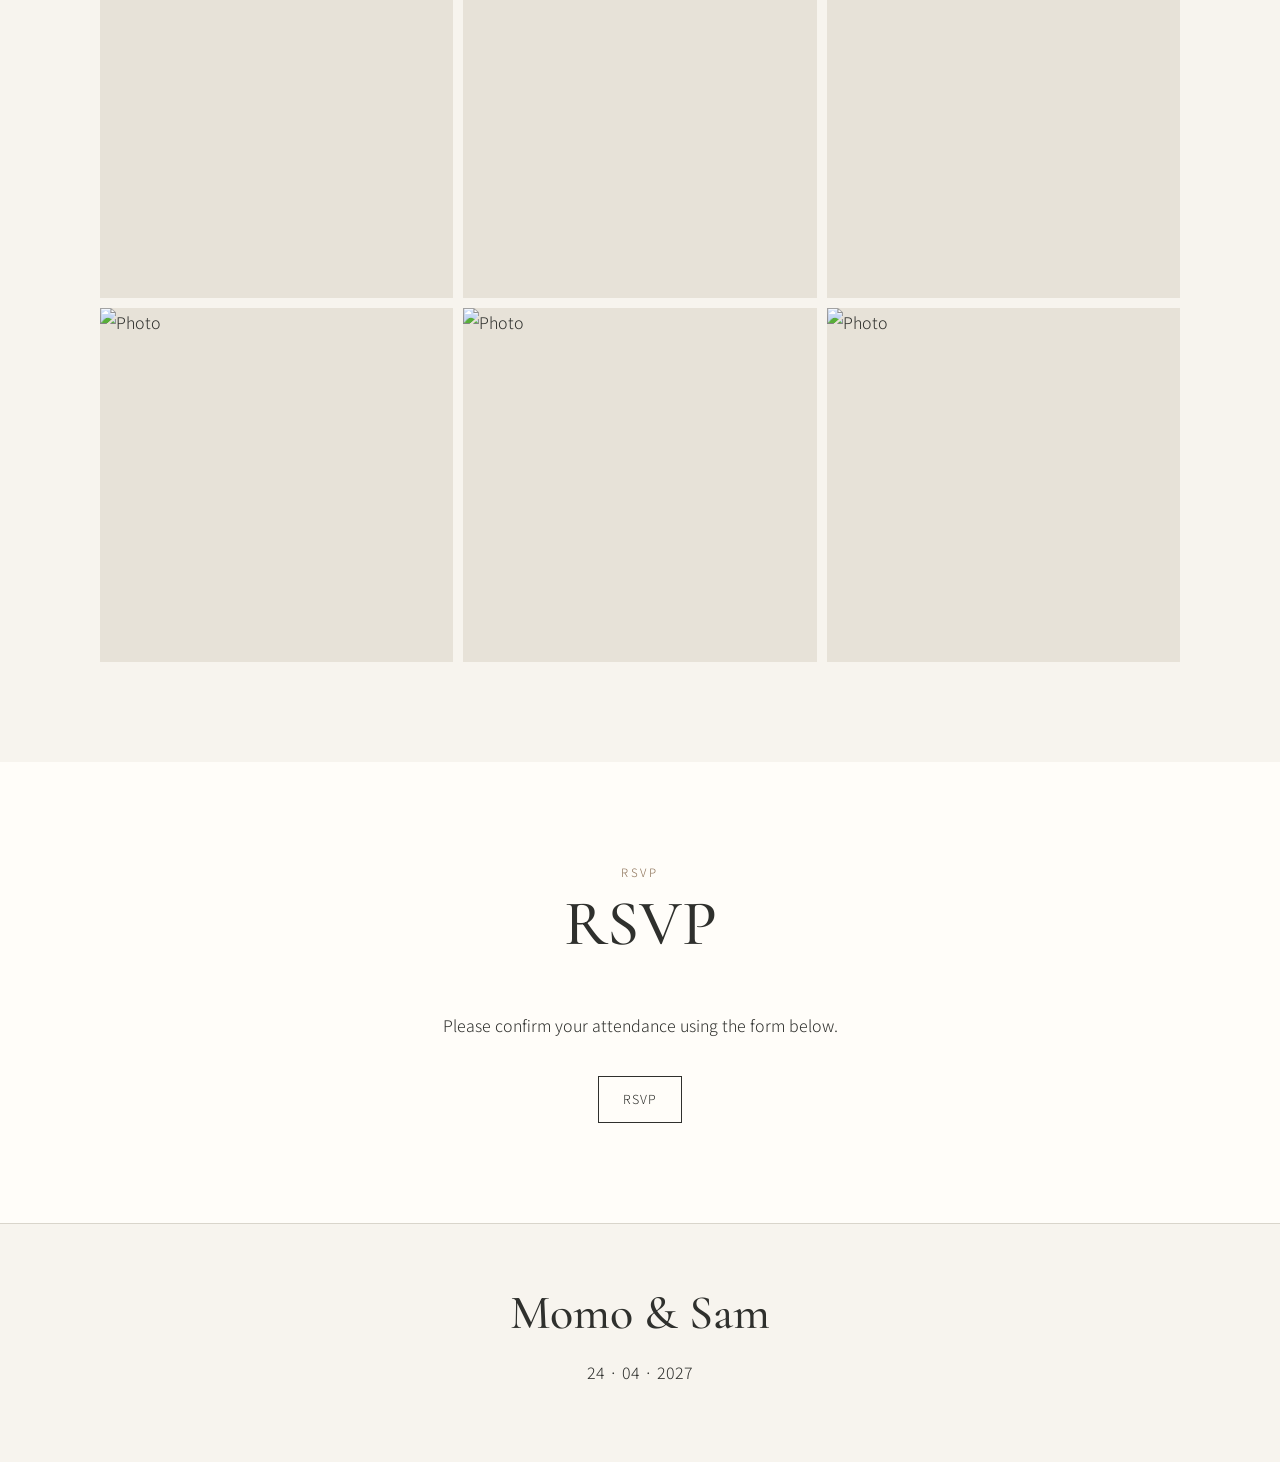
==== commit 7598cd5d: "Wording" ====
--- a/en/index.html
+++ b/en/index.html
@@ -3,14 +3,14 @@
 <head>
 <meta charset="utf-8">
 <meta name="viewport" content="width=device-width, initial-scale=1">
-<meta name="description" content="Momo & Sam — Wedding Invitation">
-<title>Momo & Sam — Wedding Invitation</title>
+<meta name="description" content="Momo & Sam — Wedding">
+<title>Momo & Sam — Wedding</title>
 <link rel="stylesheet" href="../css/style.css?v=2">
 </head>
 <body>
 <header class="hero">
   <div class="hero-inner">
-    <div class="eyebrow">Wedding Invitation</div>
+    <div class="eyebrow">We are getting married</div>
     <div class="names">Momo &amp; Sam</div>
     <div class="date">24 · 04 · 2027</div>
   </div>
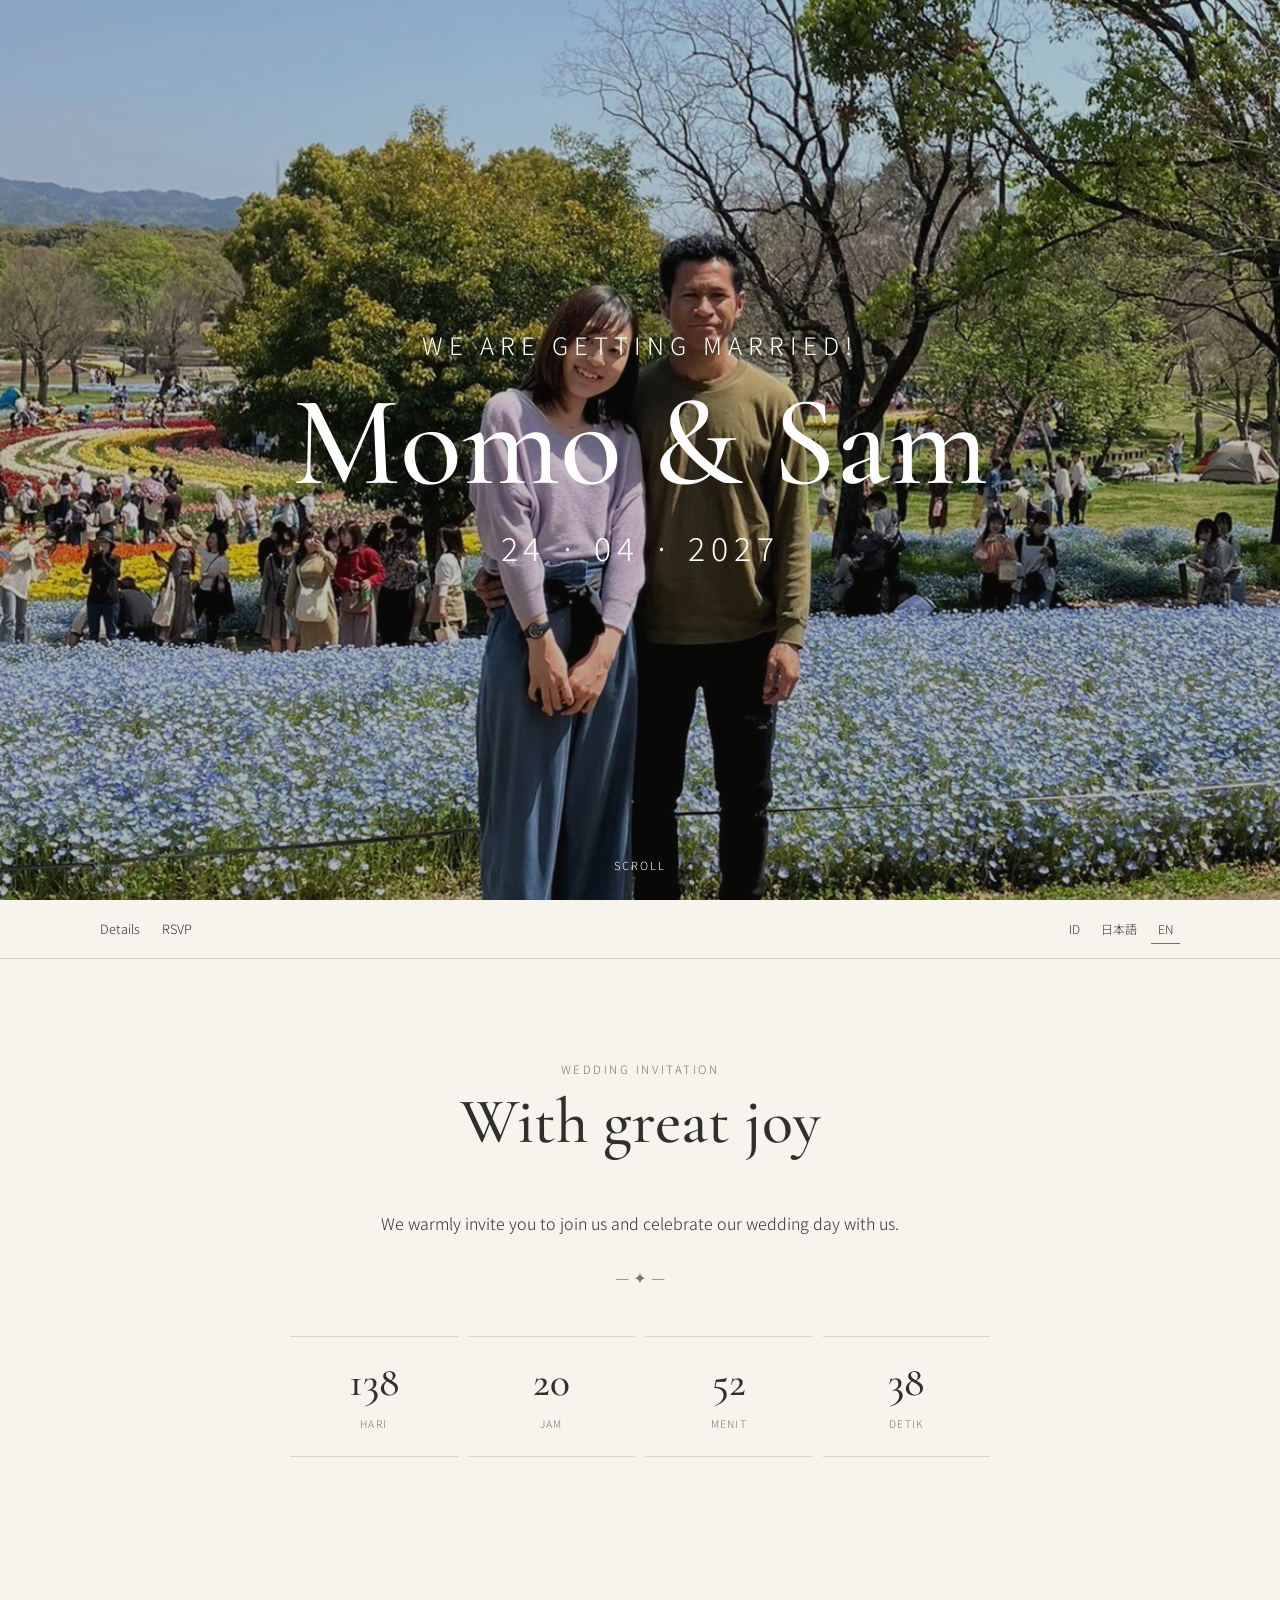
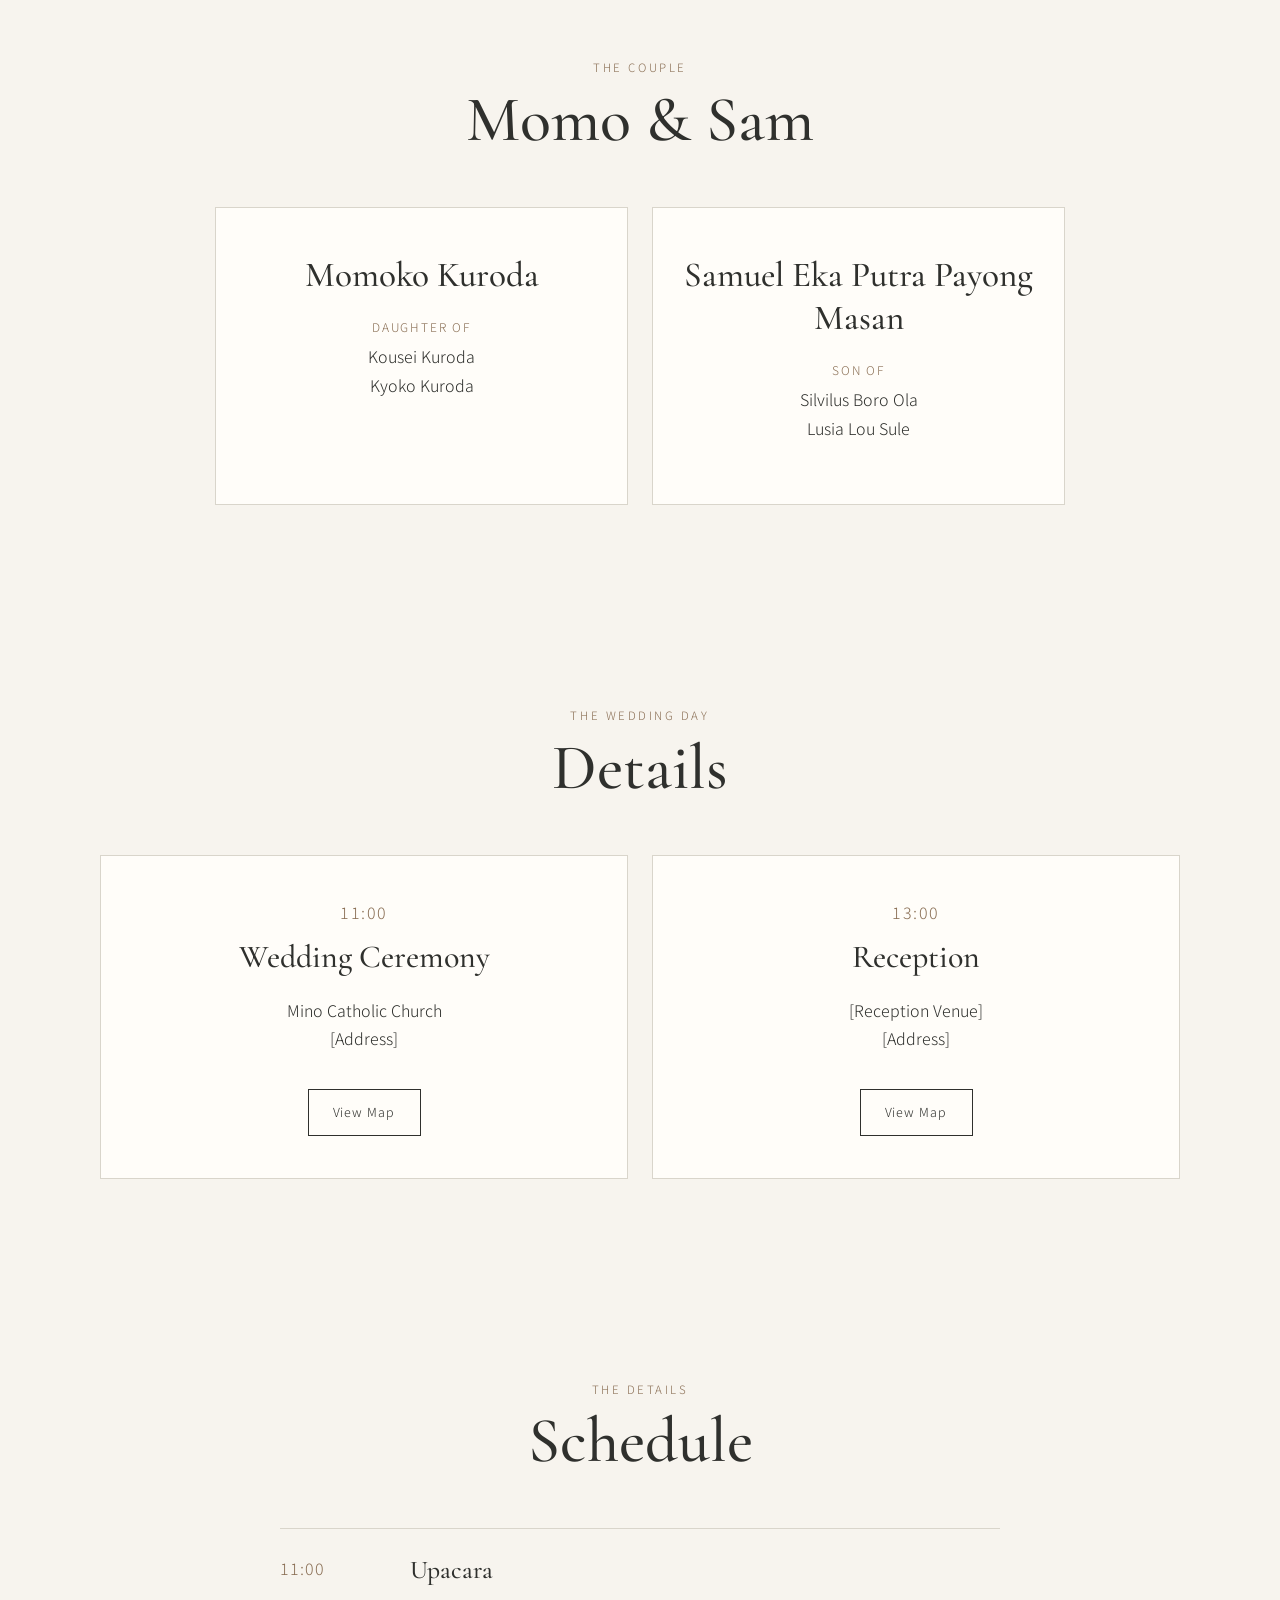
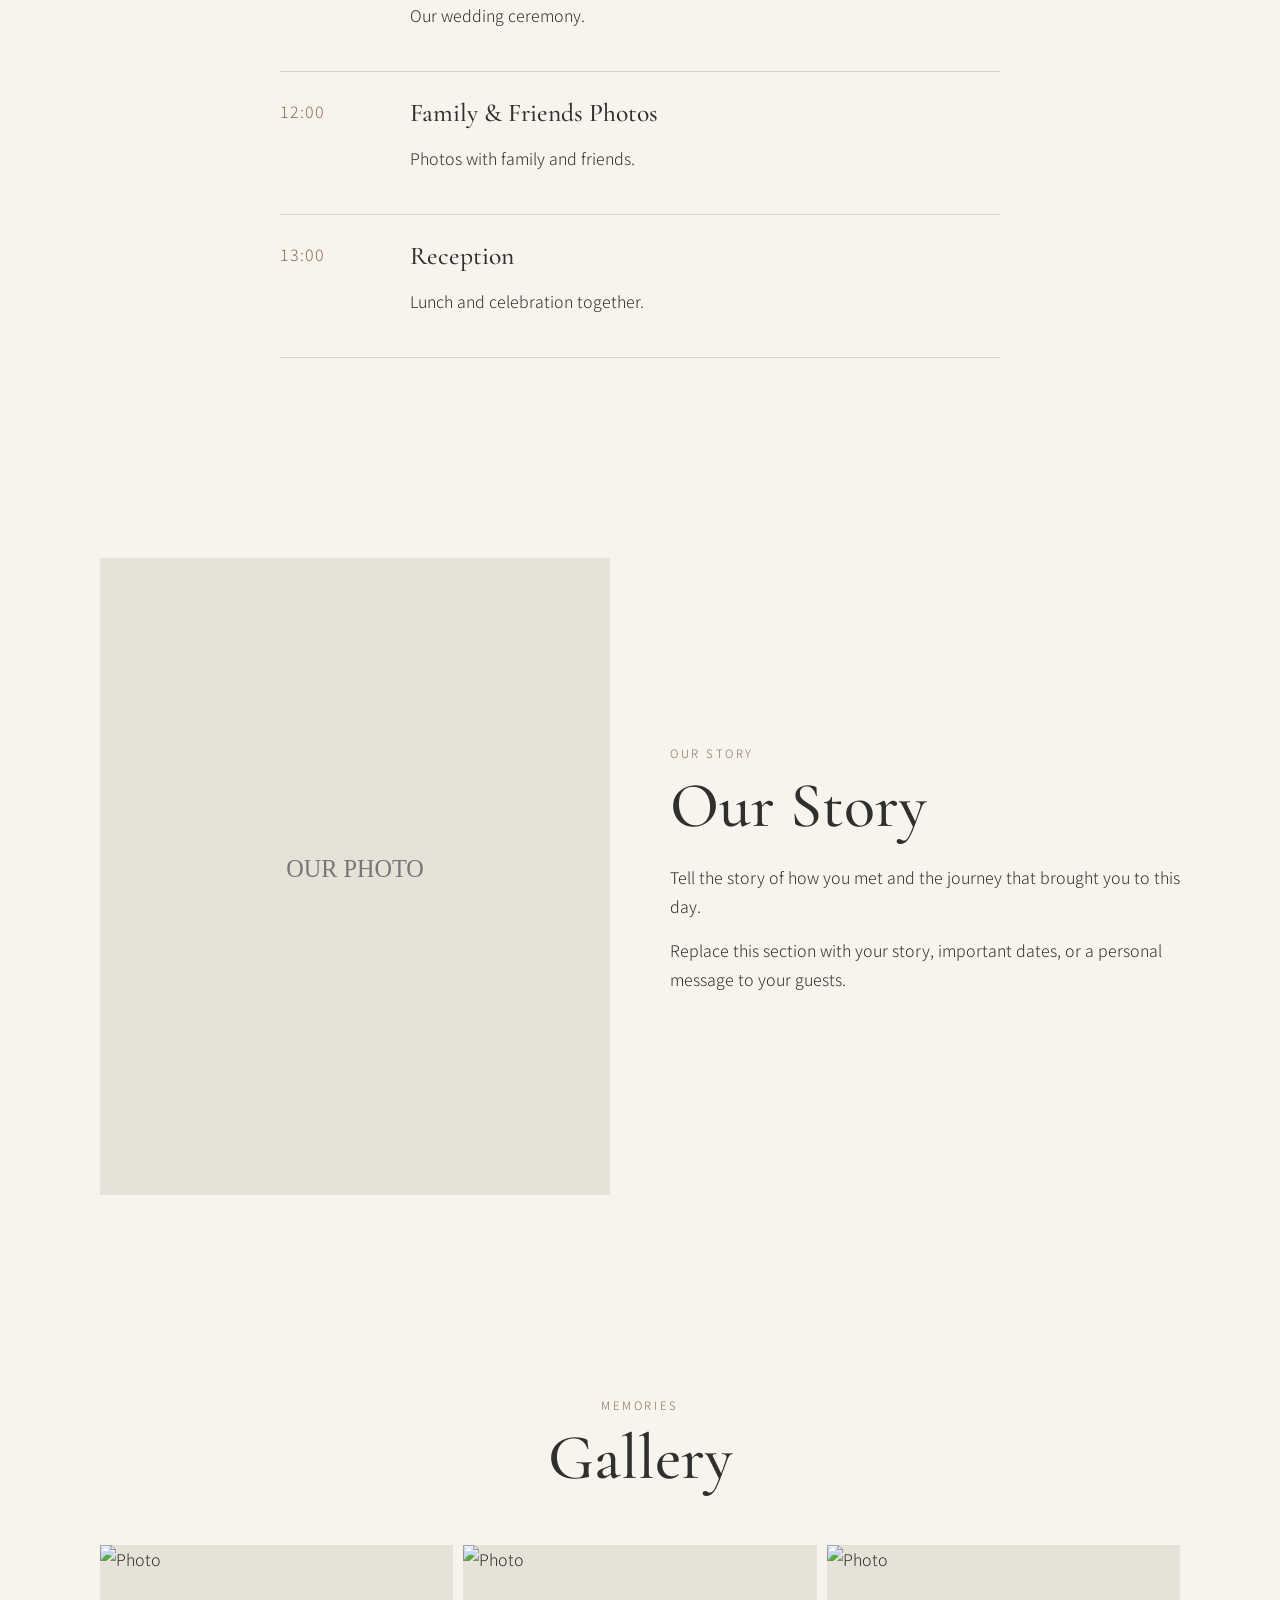
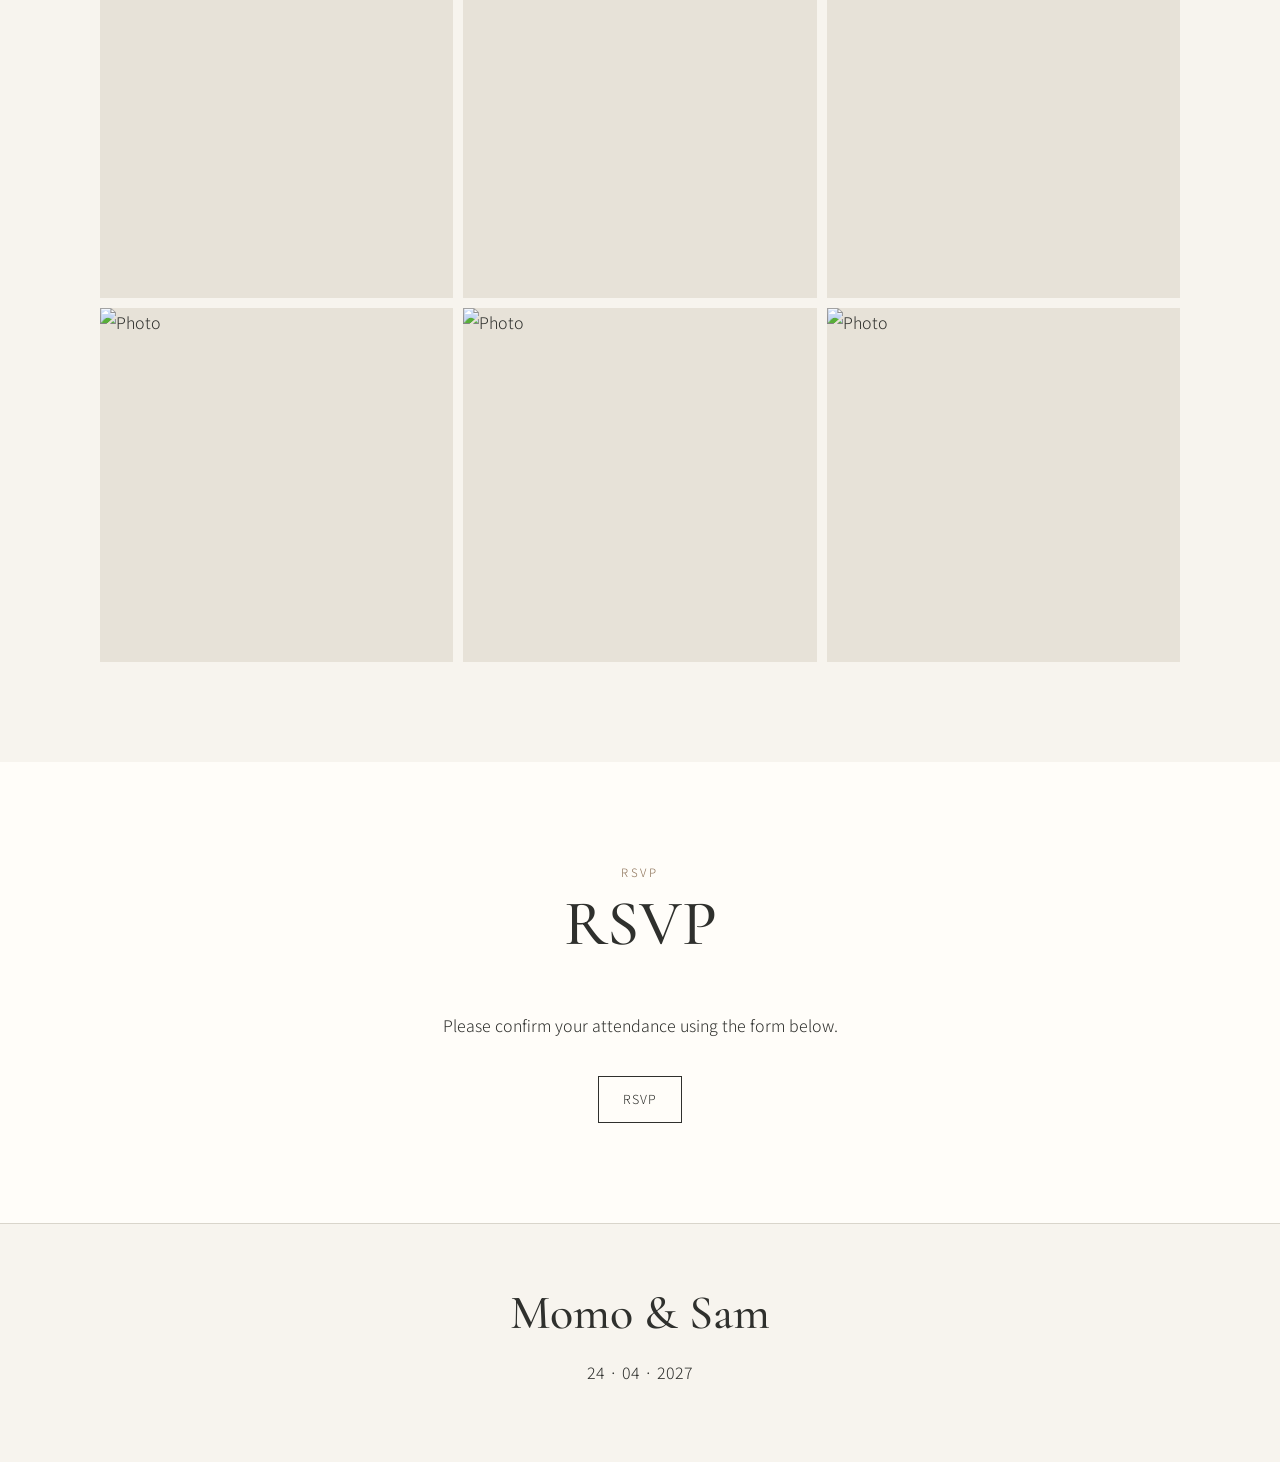
==== commit bc2b8320: "Check font size" ====
--- a/en/index.html
+++ b/en/index.html
@@ -10,7 +10,7 @@
 <body>
 <header class="hero">
   <div class="hero-inner">
-    <div class="eyebrow">We are getting married</div>
+    <div class="eyebrow">We are getting married!</div>
     <div class="names">Momo &amp; Sam</div>
     <div class="date">24 · 04 · 2027</div>
   </div>
@@ -82,7 +82,7 @@
 
 <section>
 <div class="container">
-<div class="section-title"><div class="small">Rangkaian Details</div><h2>Schedule</h2></div>
+<div class="section-title"><div class="small">The Details</div><h2>Schedule</h2></div>
 <div class="timeline">
 <div class="event"><div class="event-time">11:00</div><div><h3>Upacara</h3><p>Our wedding ceremony.</p></div></div>
 <div class="event"><div class="event-time">12:00</div><div><h3>Family & Friends Photos</h3><p>Photos with family and friends.</p></div></div>
--- a/css/style.css
+++ b/css/style.css
@@ -39,9 +39,9 @@
   color: white;
 }
 .hero-inner { padding: 80px 20px; }
-.eyebrow { letter-spacing: .25em; text-transform: uppercase; font-size: .75rem; }
+.eyebrow { letter-spacing: .25em; text-transform: uppercase; font-size: 1.5rem; }
 .names { font: 500 clamp(3.5rem, 11vw, 8rem)/.8 var(--serif); margin: 25px 0; }
-.date { letter-spacing: .18em; font-size: .9rem; }
+.date { letter-spacing: .18em; font-size: 2rem; }
 .scroll { position: absolute; bottom: 25px; font-size: .7rem; letter-spacing: .18em; }
 
 nav {
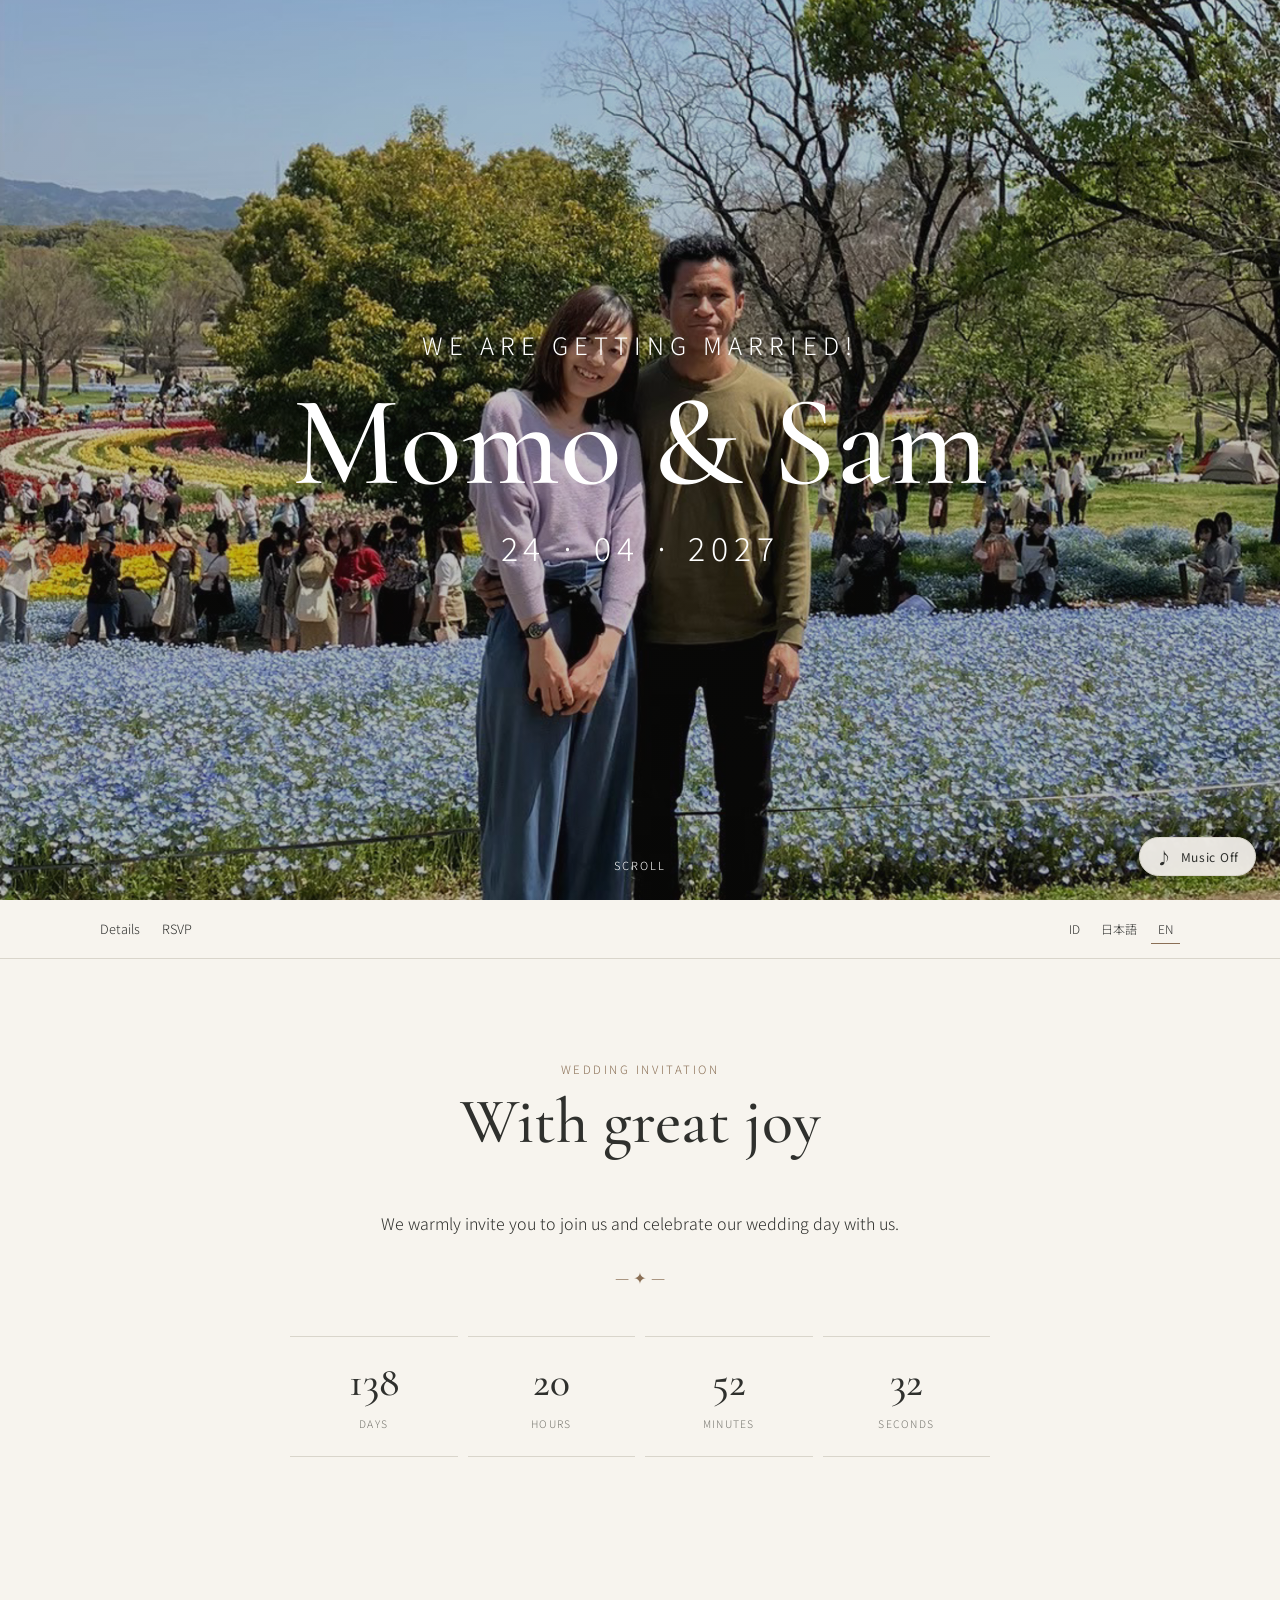
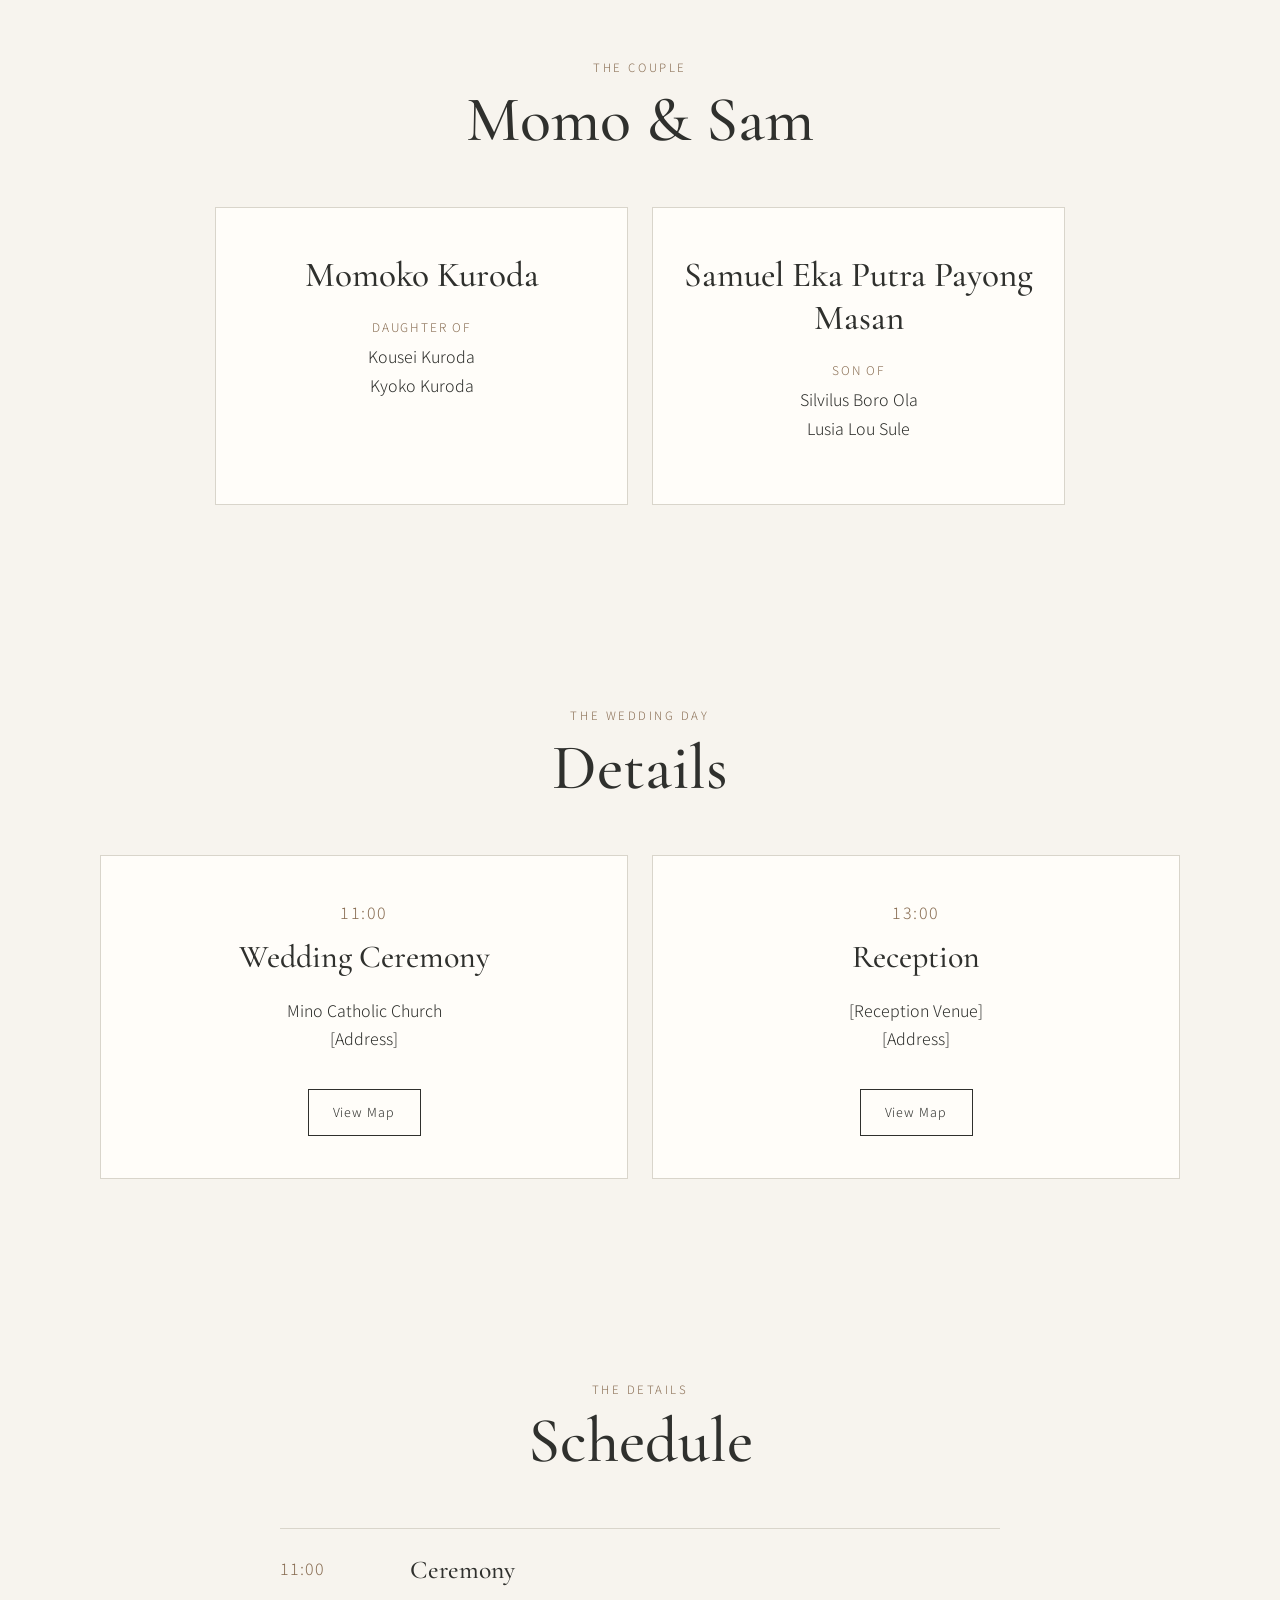
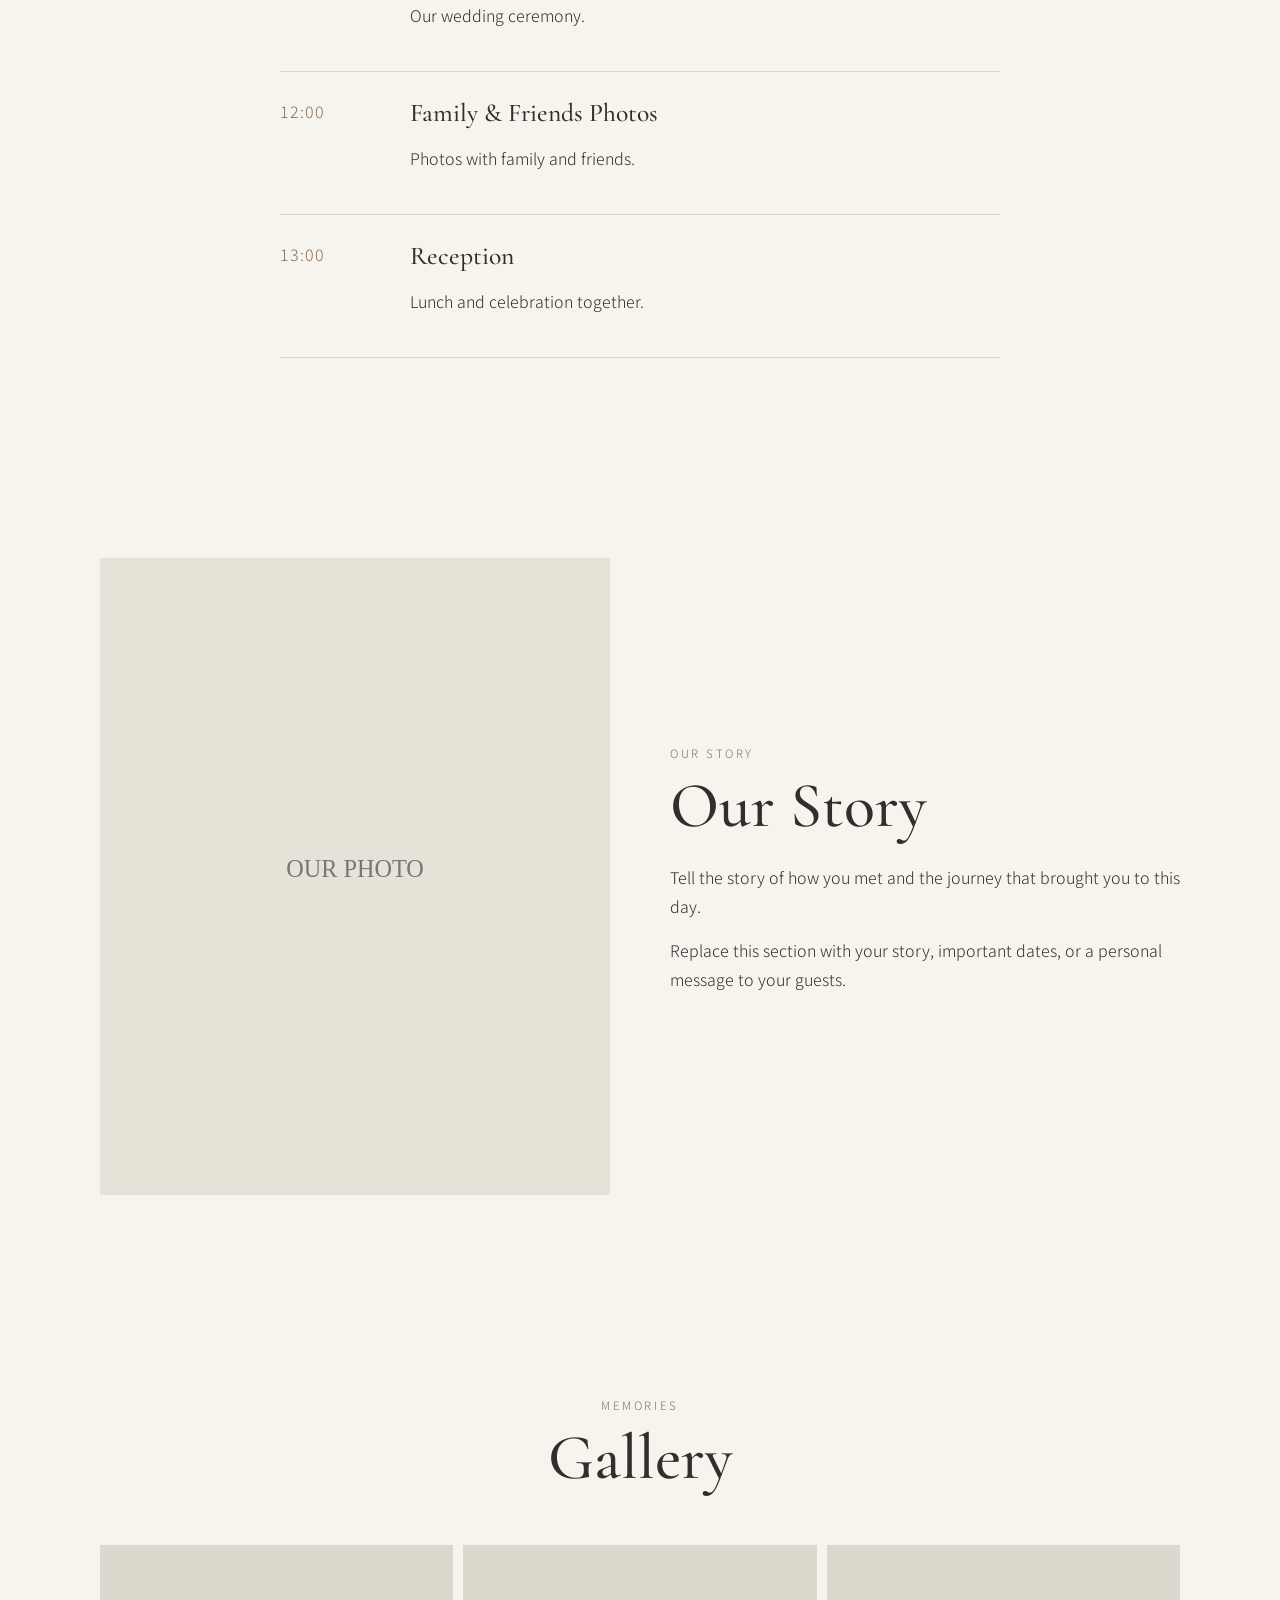
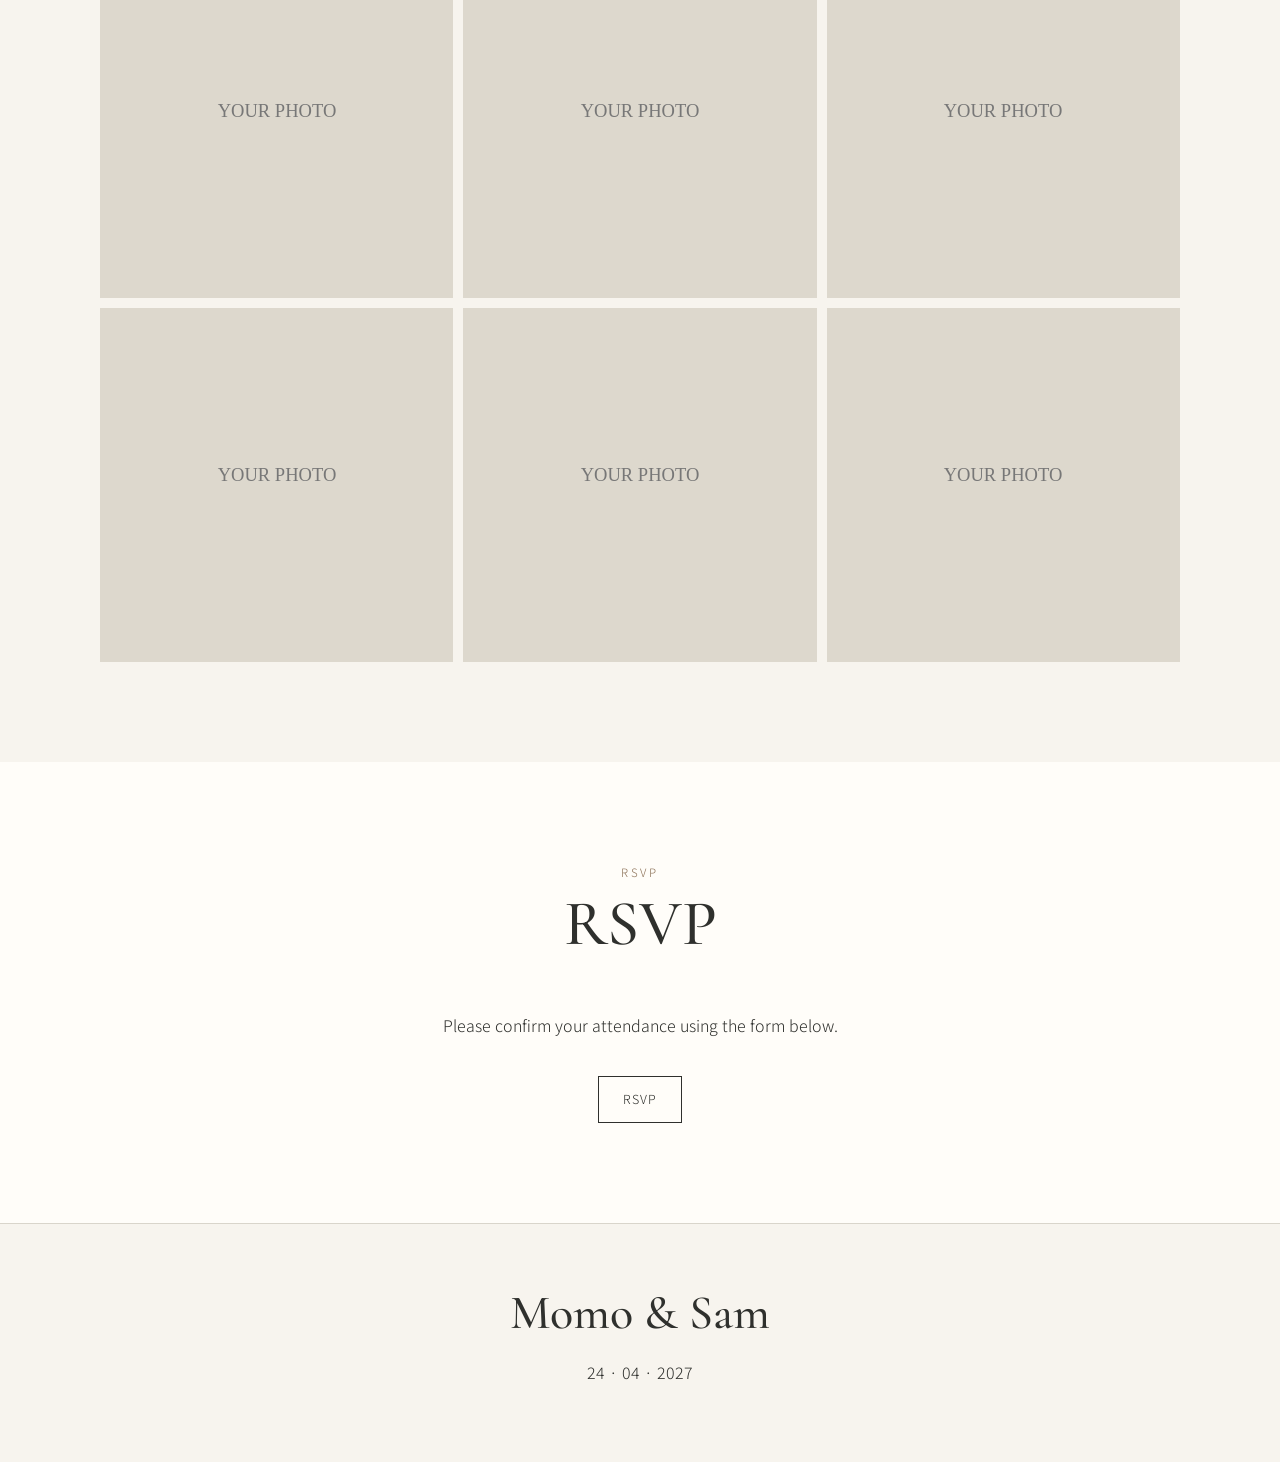
==== commit 68520f3f: "Fix opening page" ====
--- a/en/index.html
+++ b/en/index.html
@@ -5,9 +5,21 @@
 <meta name="viewport" content="width=device-width, initial-scale=1">
 <meta name="description" content="Momo & Sam — Wedding">
 <title>Momo & Sam — Wedding</title>
-<link rel="stylesheet" href="../css/style.css?v=2">
+<link rel="stylesheet" href="../css/style.css?v=4">
 </head>
 <body>
+
+<!-- Background music -->
+<audio id="bg-music" loop preload="auto">
+  <source src="../assets/reze.mp3" type="audio/mpeg">
+</audio>
+
+<!-- Floating music control -->
+<button id="music-toggle" class="music-toggle" aria-label="Toggle music" aria-pressed="false">
+  <span class="music-icon">♪</span>
+  <span class="music-label">Music Off</span>
+</button>
+
 <header class="hero">
   <div class="hero-inner">
     <div class="eyebrow">We are getting married!</div>
@@ -20,7 +32,7 @@
 <nav>
   <div class="container nav-inner">
     <div class="nav-links"><a href="#ceremony">Details</a><a href="#rsvp">RSVP</a></div>
-    <div class="lang"><a href="../index.html">ID</a><a href="../ja/index.html">日本語</a><a class="active" href="./index.html">EN</a></div>
+    <div class="lang"><a href="../id/index.html">ID</a><a href="../ja/index.html">日本語</a><a class="active" href="./index.html">EN</a></div>
   </div>
 </nav>
 
@@ -31,10 +43,10 @@
 <div class="intro">We warmly invite you to join us and celebrate our wedding day with us.</div>
 <div class="ornament">— ✦ —</div>
 <div class="countdown">
-<div class="countdown-item"><span id="days" class="countdown-number">0</span><span class="countdown-label">Hari</span></div>
-<div class="countdown-item"><span id="hours" class="countdown-number">0</span><span class="countdown-label">Jam</span></div>
-<div class="countdown-item"><span id="minutes" class="countdown-number">0</span><span class="countdown-label">Menit</span></div>
-<div class="countdown-item"><span id="seconds" class="countdown-number">0</span><span class="countdown-label">Detik</span></div>
+<div class="countdown-item"><span id="days" class="countdown-number">0</span><span class="countdown-label">Days</span></div>
+<div class="countdown-item"><span id="hours" class="countdown-number">0</span><span class="countdown-label">Hours</span></div>
+<div class="countdown-item"><span id="minutes" class="countdown-number">0</span><span class="countdown-label">Minutes</span></div>
+<div class="countdown-item"><span id="seconds" class="countdown-number">0</span><span class="countdown-label">Seconds</span></div>
 </div>
 </div>
 </section>
@@ -84,7 +96,7 @@
 <div class="container">
 <div class="section-title"><div class="small">The Details</div><h2>Schedule</h2></div>
 <div class="timeline">
-<div class="event"><div class="event-time">11:00</div><div><h3>Upacara</h3><p>Our wedding ceremony.</p></div></div>
+<div class="event"><div class="event-time">11:00</div><div><h3>Ceremony</h3><p>Our wedding ceremony.</p></div></div>
 <div class="event"><div class="event-time">12:00</div><div><h3>Family & Friends Photos</h3><p>Photos with family and friends.</p></div></div>
 <div class="event"><div class="event-time">13:00</div><div><h3>Reception</h3><p>Lunch and celebration together.</p></div></div>
 </div>
@@ -102,12 +114,12 @@
 <div class="container">
 <div class="section-title"><div class="small">Memories</div><h2>Gallery</h2></div>
 <div class="gallery">
-<img src="assets/photo-placeholder.svg" alt="Photo">
-<img src="assets/photo-placeholder.svg" alt="Photo">
-<img src="assets/photo-placeholder.svg" alt="Photo">
-<img src="assets/photo-placeholder.svg" alt="Photo">
-<img src="assets/photo-placeholder.svg" alt="Photo">
-<img src="assets/photo-placeholder.svg" alt="Photo">
+<img src="../assets/photo-placeholder.svg" alt="Photo">
+<img src="../assets/photo-placeholder.svg" alt="Photo">
+<img src="../assets/photo-placeholder.svg" alt="Photo">
+<img src="../assets/photo-placeholder.svg" alt="Photo">
+<img src="../assets/photo-placeholder.svg" alt="Photo">
+<img src="../assets/photo-placeholder.svg" alt="Photo">
 </div>
 </div>
 </section>
--- a/css/style.css
+++ b/css/style.css
@@ -145,4 +145,196 @@
     .couple-grid {
         grid-template-columns: 1fr;
     }
-}+}
+
+/* =========================
+   OPENING SCREEN
+   ========================= */
+
+#opening-screen {
+    position: fixed;
+    inset: 0;
+    z-index: 1000;
+
+    display: flex;
+    align-items: flex-end;
+    justify-content: center;
+
+    padding-bottom: 10vh;
+
+    background-image: url("../assets/hero-placeholder.png");
+    background-position: center;
+    background-size: cover;
+    background-repeat: no-repeat;
+}
+
+/* Soft gradient overlay for better readability */
+#opening-screen::before {
+    content: "";
+    position: absolute;
+    inset: 0;
+    background: linear-gradient(
+        to top,
+        rgba(20, 18, 15, 0.72) 0%,
+        rgba(20, 18, 15, 0.35) 35%,
+        rgba(20, 18, 15, 0.08) 60%,
+        transparent 100%
+    );
+    pointer-events: none;
+}
+
+.opening-content {
+    position: relative;
+    z-index: 1;
+    display: flex;
+    flex-direction: column;
+    align-items: center;
+    text-align: center;
+    color: white;
+    width: min(320px, calc(100% - 40px));
+
+    /* Entrance animation */
+    animation: opening-rise 1.2s ease-out both;
+}
+
+@keyframes opening-rise {
+    from {
+        opacity: 0;
+        transform: translateY(28px);
+    }
+    to {
+        opacity: 1;
+        transform: translateY(0);
+    }
+}
+
+.opening-names {
+    font-family: var(--serif);
+    font-weight: 500;
+    font-size: clamp(2.8rem, 9vw, 4.2rem);
+    line-height: 1;
+    letter-spacing: 0.02em;
+    margin-bottom: 12px;
+    text-shadow: 0 2px 20px rgba(0, 0, 0, 0.25);
+}
+
+.opening-date {
+    font-family: var(--sans);
+    font-size: 0.95rem;
+    letter-spacing: 0.28em;
+    font-weight: 300;
+    opacity: 0.95;
+    margin-bottom: 18px;
+}
+
+.opening-divider {
+    color: rgba(255, 255, 255, 0.75);
+    font-size: 0.85rem;
+    margin-bottom: 28px;
+    letter-spacing: 0.15em;
+}
+
+.opening-buttons {
+    display: flex;
+    flex-direction: column;
+    align-items: center;
+    gap: 12px;
+    width: 100%;
+}
+
+.language-button {
+    display: flex;
+    align-items: center;
+    justify-content: center;
+
+    width: 100%;
+    padding: 14px 30px;
+
+    border: 1px solid rgba(255, 255, 255, 0.85);
+    background: rgba(25, 25, 22, 0.22);
+    color: white;
+
+    text-decoration: none;
+
+    font-family: var(--sans);
+    font-size: 0.8rem;
+    letter-spacing: 0.12em;
+
+    backdrop-filter: blur(6px);
+
+    transition:
+        background 0.3s ease,
+        color 0.3s ease,
+        border-color 0.3s ease;
+}
+
+.language-button:hover {
+    background: white;
+    color: var(--ink);
+    border-color: white;
+}
+
+/* =========================
+   MUSIC TOGGLE BUTTON
+   ========================= */
+
+.music-toggle {
+  position: fixed;
+  bottom: 24px;
+  right: 24px;
+  z-index: 50;
+
+  display: flex;
+  align-items: center;
+  gap: 8px;
+
+  padding: 10px 16px;
+  border: 1px solid var(--line);
+  border-radius: 999px;
+  background: rgba(247, 244, 238, 0.92);
+  backdrop-filter: blur(10px);
+  color: var(--ink);
+  font-family: var(--sans);
+  font-size: 0.75rem;
+  letter-spacing: 0.06em;
+  cursor: pointer;
+  box-shadow: 0 4px 16px rgba(0,0,0,0.08);
+  transition: background 0.25s ease, color 0.25s ease, border-color 0.25s ease;
+}
+
+.music-toggle:hover {
+  background: var(--ink);
+  color: white;
+  border-color: var(--ink);
+}
+
+.music-toggle.is-playing {
+  border-color: var(--accent);
+  color: var(--accent);
+}
+
+.music-toggle.is-playing:hover {
+  background: var(--accent);
+  color: white;
+  border-color: var(--accent);
+}
+
+.music-icon {
+  font-size: 1rem;
+  line-height: 1;
+}
+
+.music-label {
+  font-weight: 400;
+}
+
+@media (max-width: 600px) {
+  .music-toggle {
+    bottom: 16px;
+    right: 16px;
+    padding: 10px 12px;
+  }
+  .music-label {
+    display: none;
+  }
+}
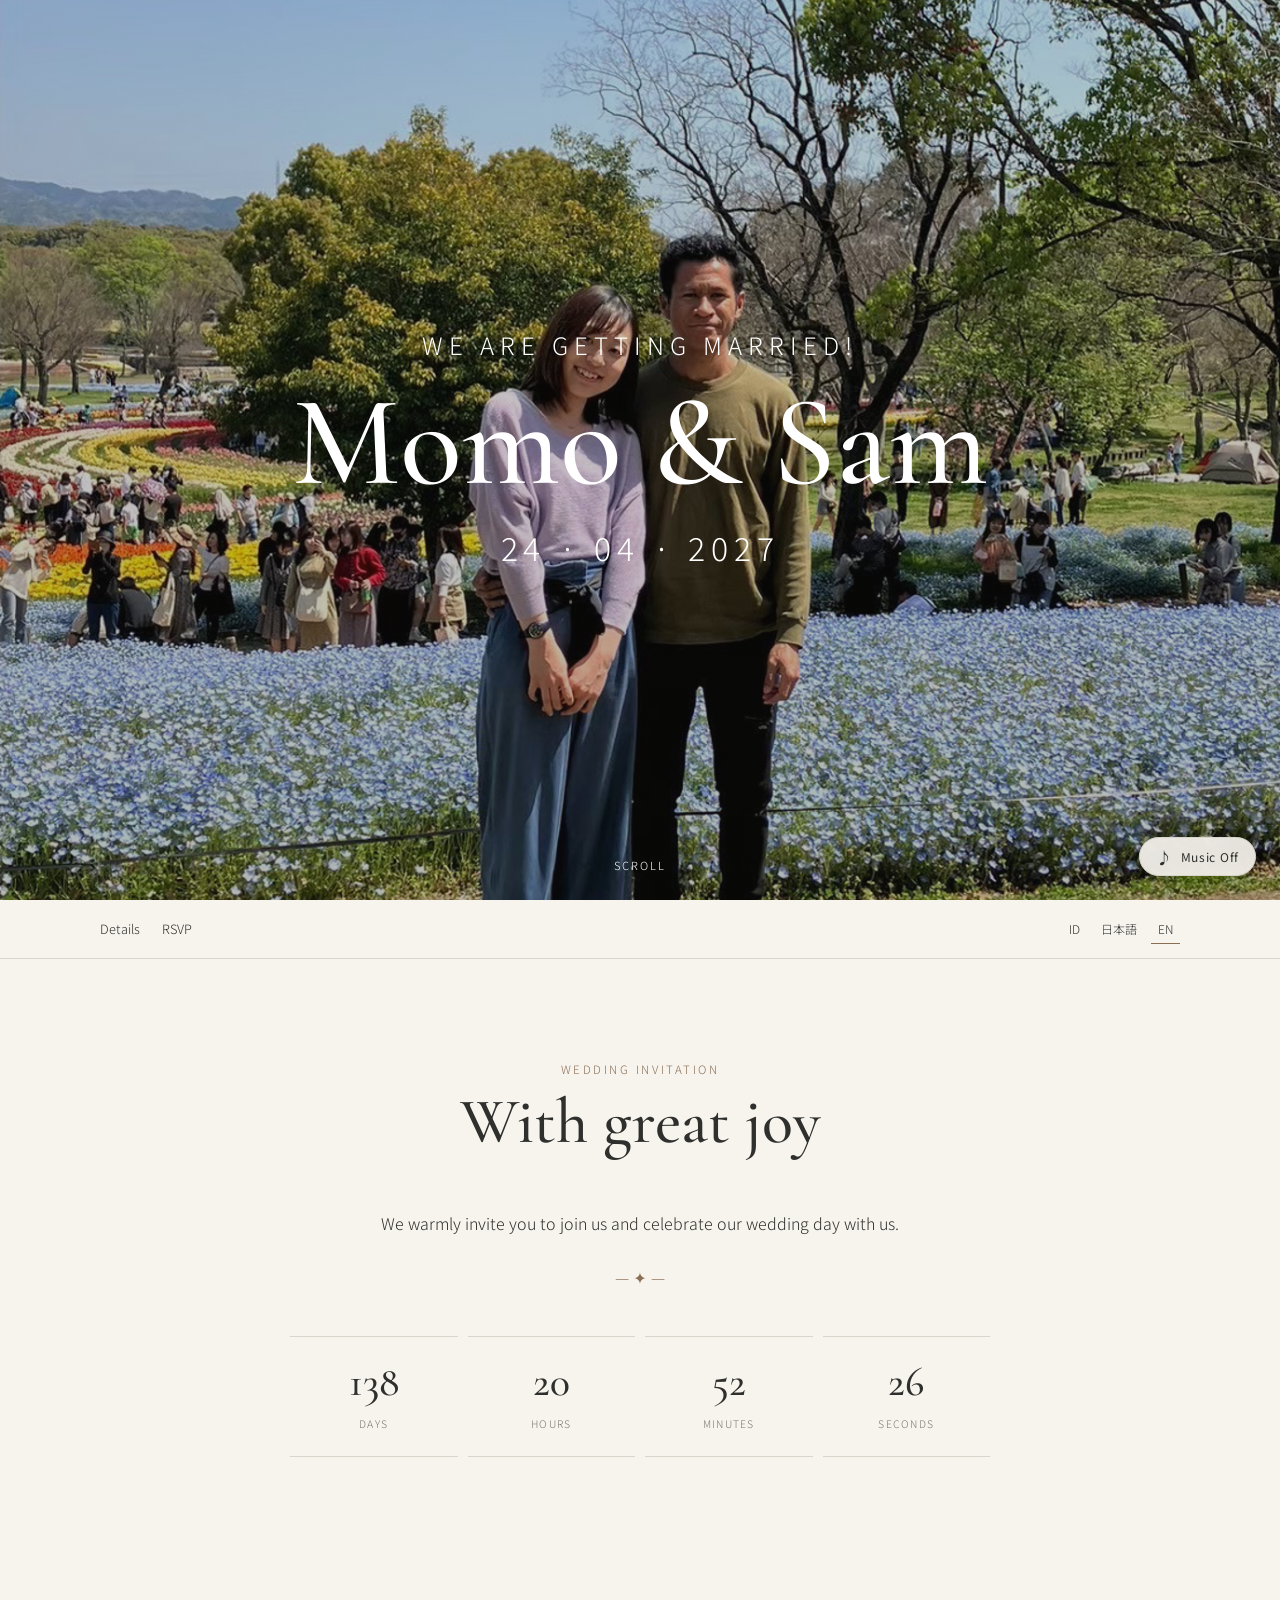
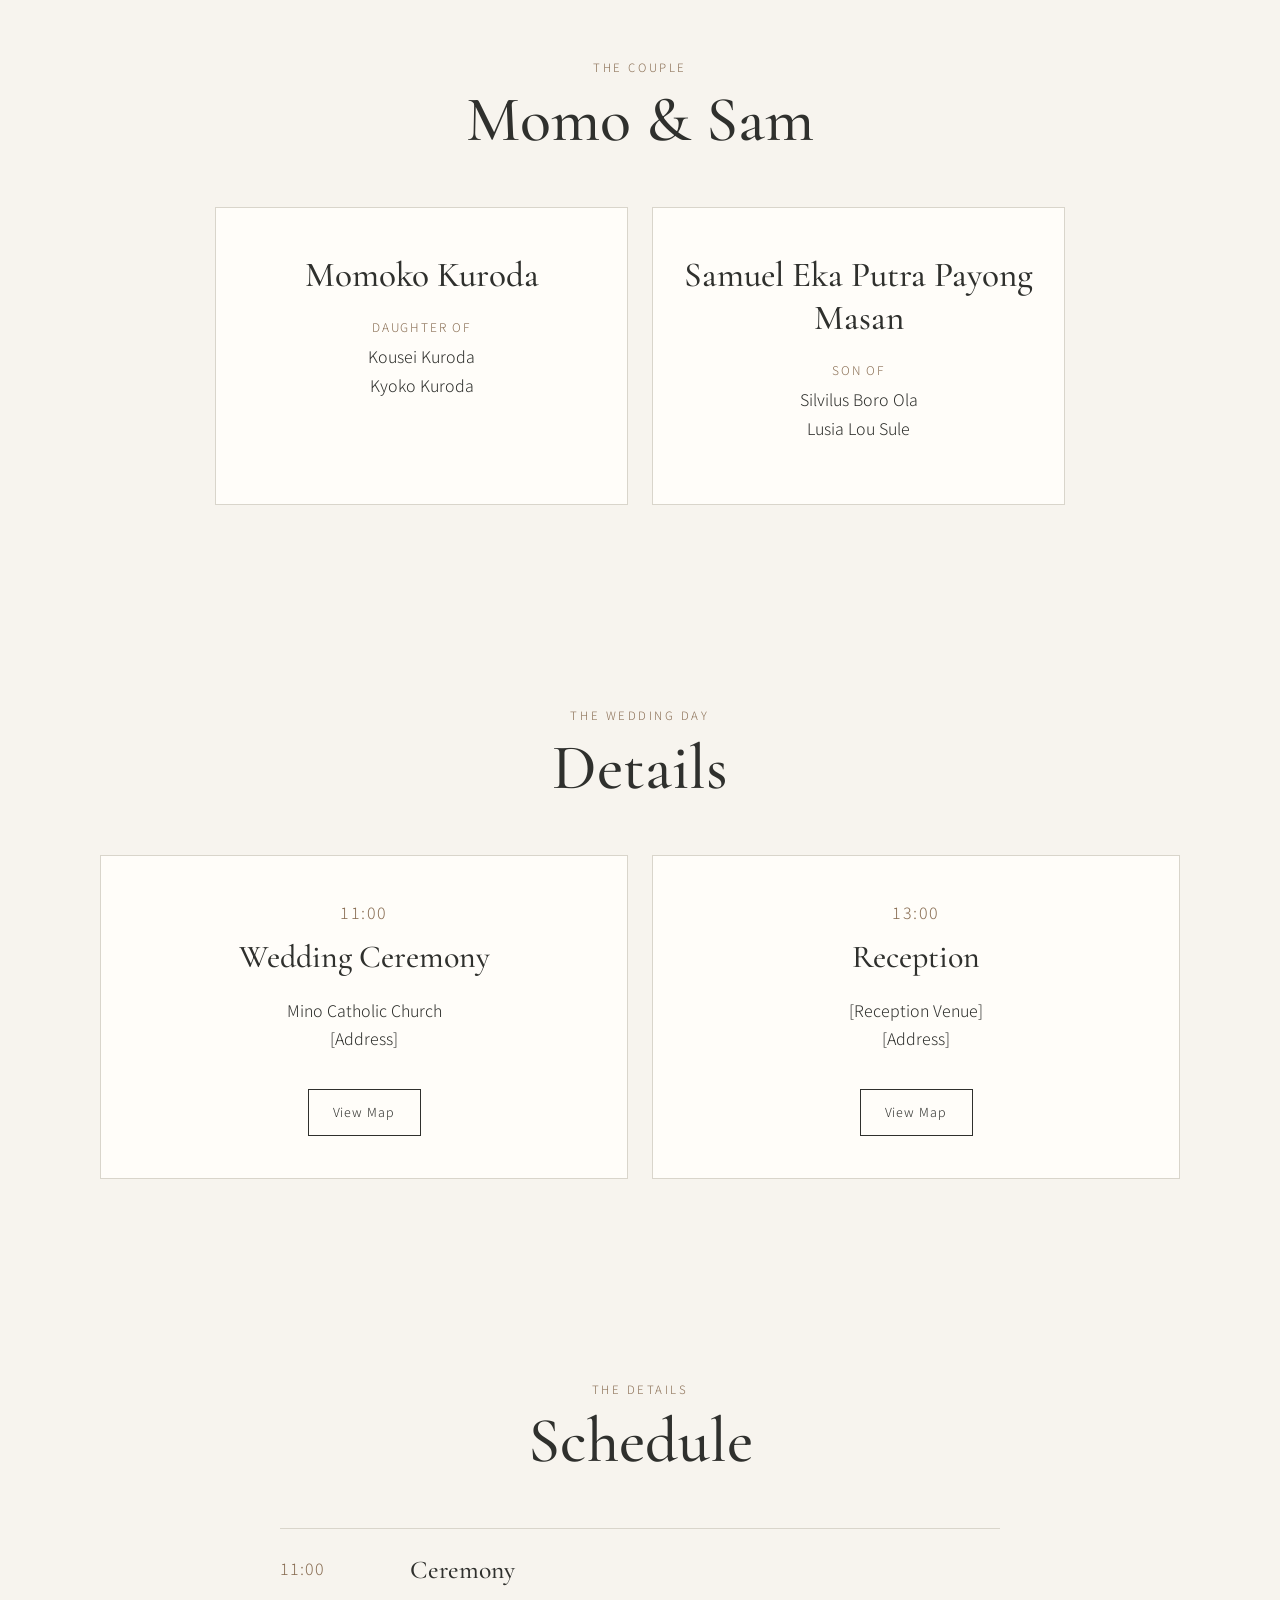
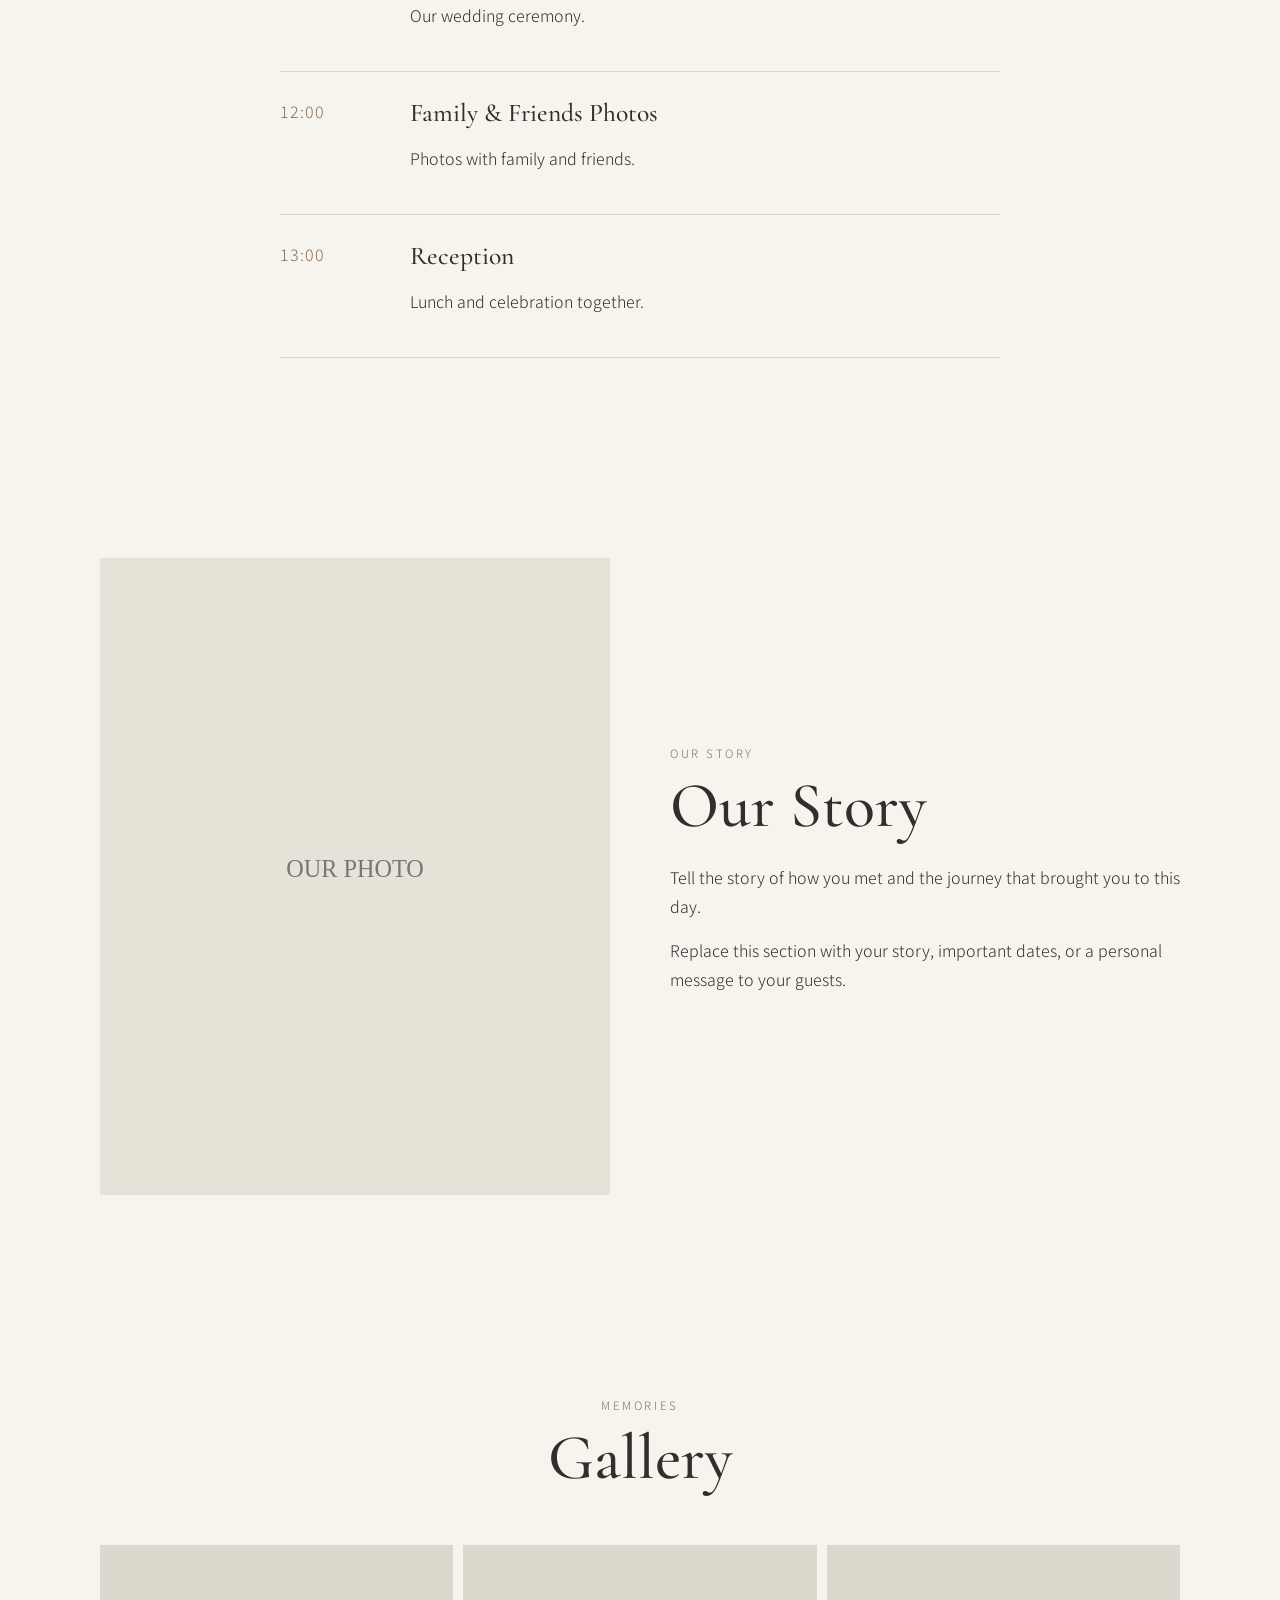
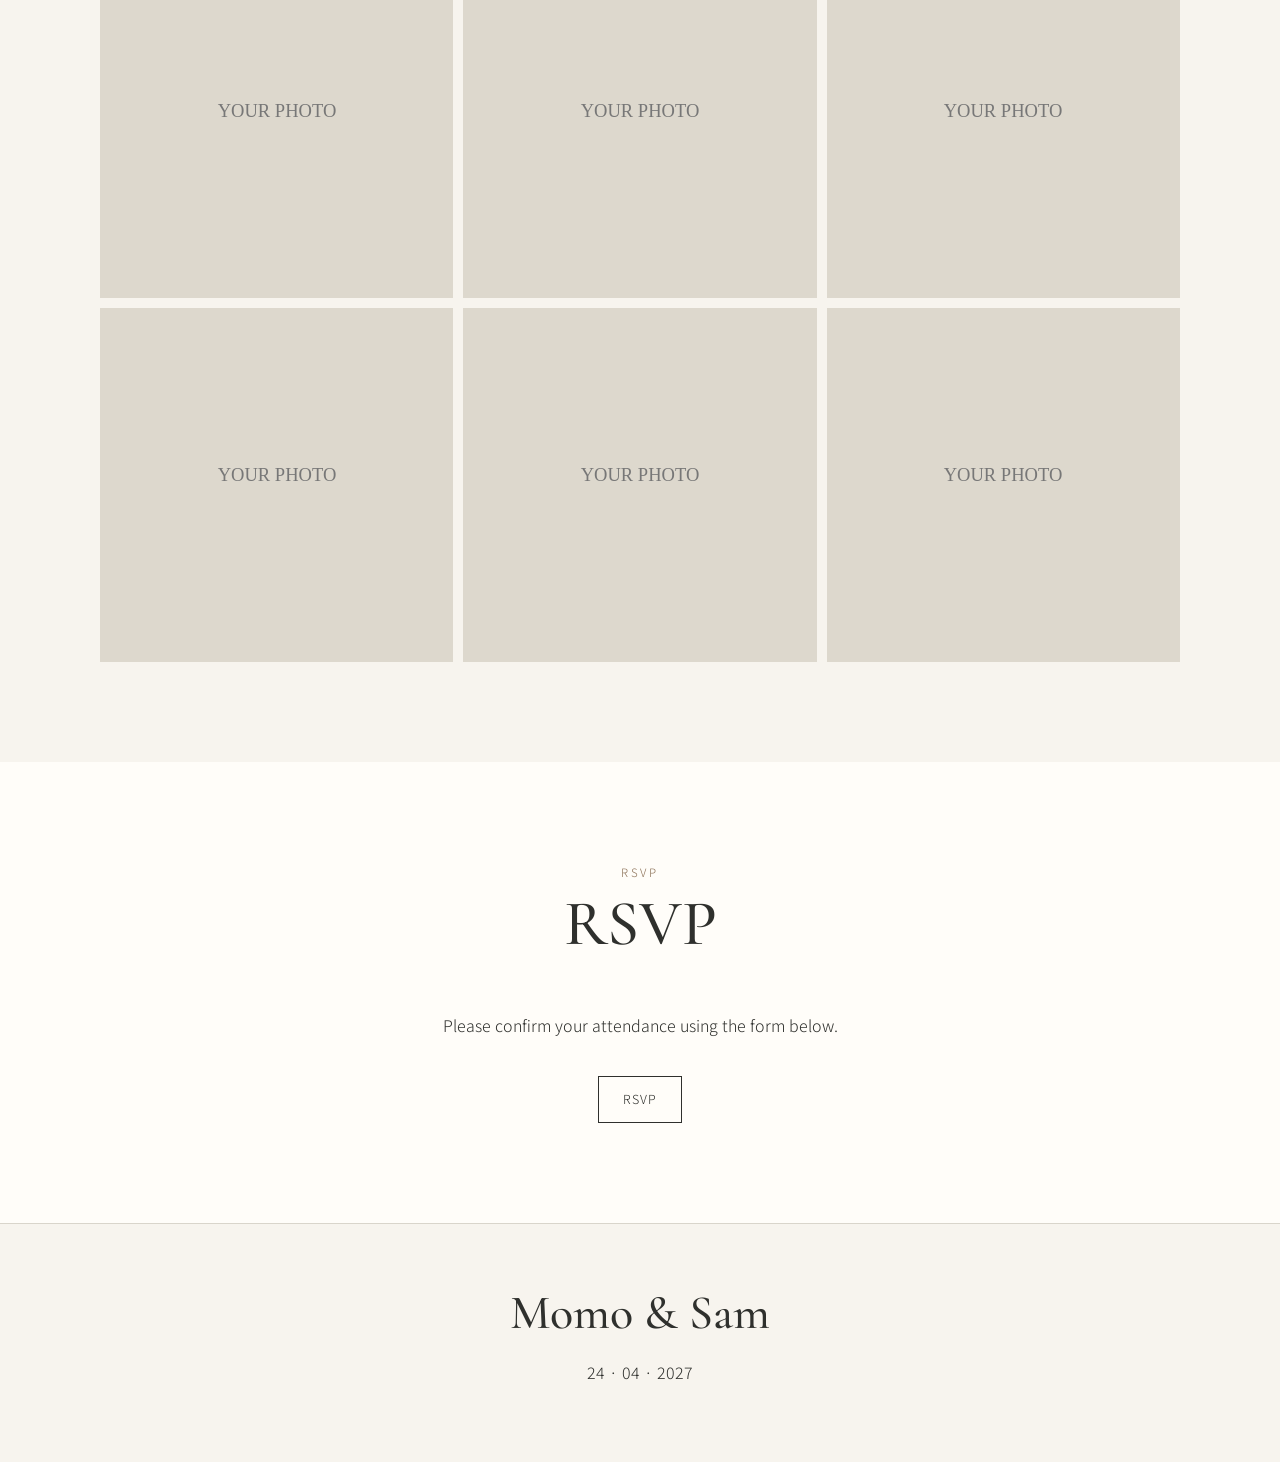
==== commit 68a30c47: "Appeal sound" ====
--- a/en/index.html
+++ b/en/index.html
@@ -5,7 +5,7 @@
 <meta name="viewport" content="width=device-width, initial-scale=1">
 <meta name="description" content="Momo & Sam — Wedding">
 <title>Momo & Sam — Wedding</title>
-<link rel="stylesheet" href="../css/style.css?v=4">
+<link rel="stylesheet" href="../css/style.css?v=5">
 </head>
 <body>
 
--- a/css/style.css
+++ b/css/style.css
@@ -338,3 +338,81 @@
     display: none;
   }
 }
+
+
+/* =========================
+   MUSIC HINT + ATTENTION
+   ========================= */
+
+.music-toggle.needs-attention {
+  animation: music-pulse 1.8s ease-in-out infinite;
+  border-color: var(--accent);
+  color: var(--accent);
+  box-shadow: 0 0 0 0 rgba(138, 111, 85, 0.35);
+}
+
+@keyframes music-pulse {
+  0% {
+    box-shadow: 0 0 0 0 rgba(138, 111, 85, 0.4);
+    transform: scale(1);
+  }
+  50% {
+    box-shadow: 0 0 0 10px rgba(138, 111, 85, 0);
+    transform: scale(1.04);
+  }
+  100% {
+    box-shadow: 0 0 0 0 rgba(138, 111, 85, 0);
+    transform: scale(1);
+  }
+}
+
+.music-hint {
+  position: fixed;
+  bottom: 78px;
+  right: 24px;
+  z-index: 51;
+
+  display: flex;
+  align-items: center;
+  gap: 8px;
+
+  padding: 10px 16px;
+  border-radius: 999px;
+  background: rgba(47, 48, 45, 0.92);
+  color: white;
+  font-family: var(--sans);
+  font-size: 0.78rem;
+  letter-spacing: 0.04em;
+  white-space: nowrap;
+
+  opacity: 0;
+  visibility: hidden;
+  transform: translateY(8px);
+  transition:
+    opacity 0.35s ease,
+    transform 0.35s ease,
+    visibility 0.35s;
+
+  pointer-events: none;
+  box-shadow: 0 6px 20px rgba(0, 0, 0, 0.18);
+}
+
+.music-hint.is-visible {
+  opacity: 1;
+  visibility: visible;
+  transform: translateY(0);
+}
+
+.music-hint-icon {
+  font-size: 0.95rem;
+  opacity: 0.9;
+}
+
+@media (max-width: 600px) {
+  .music-hint {
+    bottom: 70px;
+    right: 16px;
+    font-size: 0.75rem;
+    padding: 9px 14px;
+  }
+}
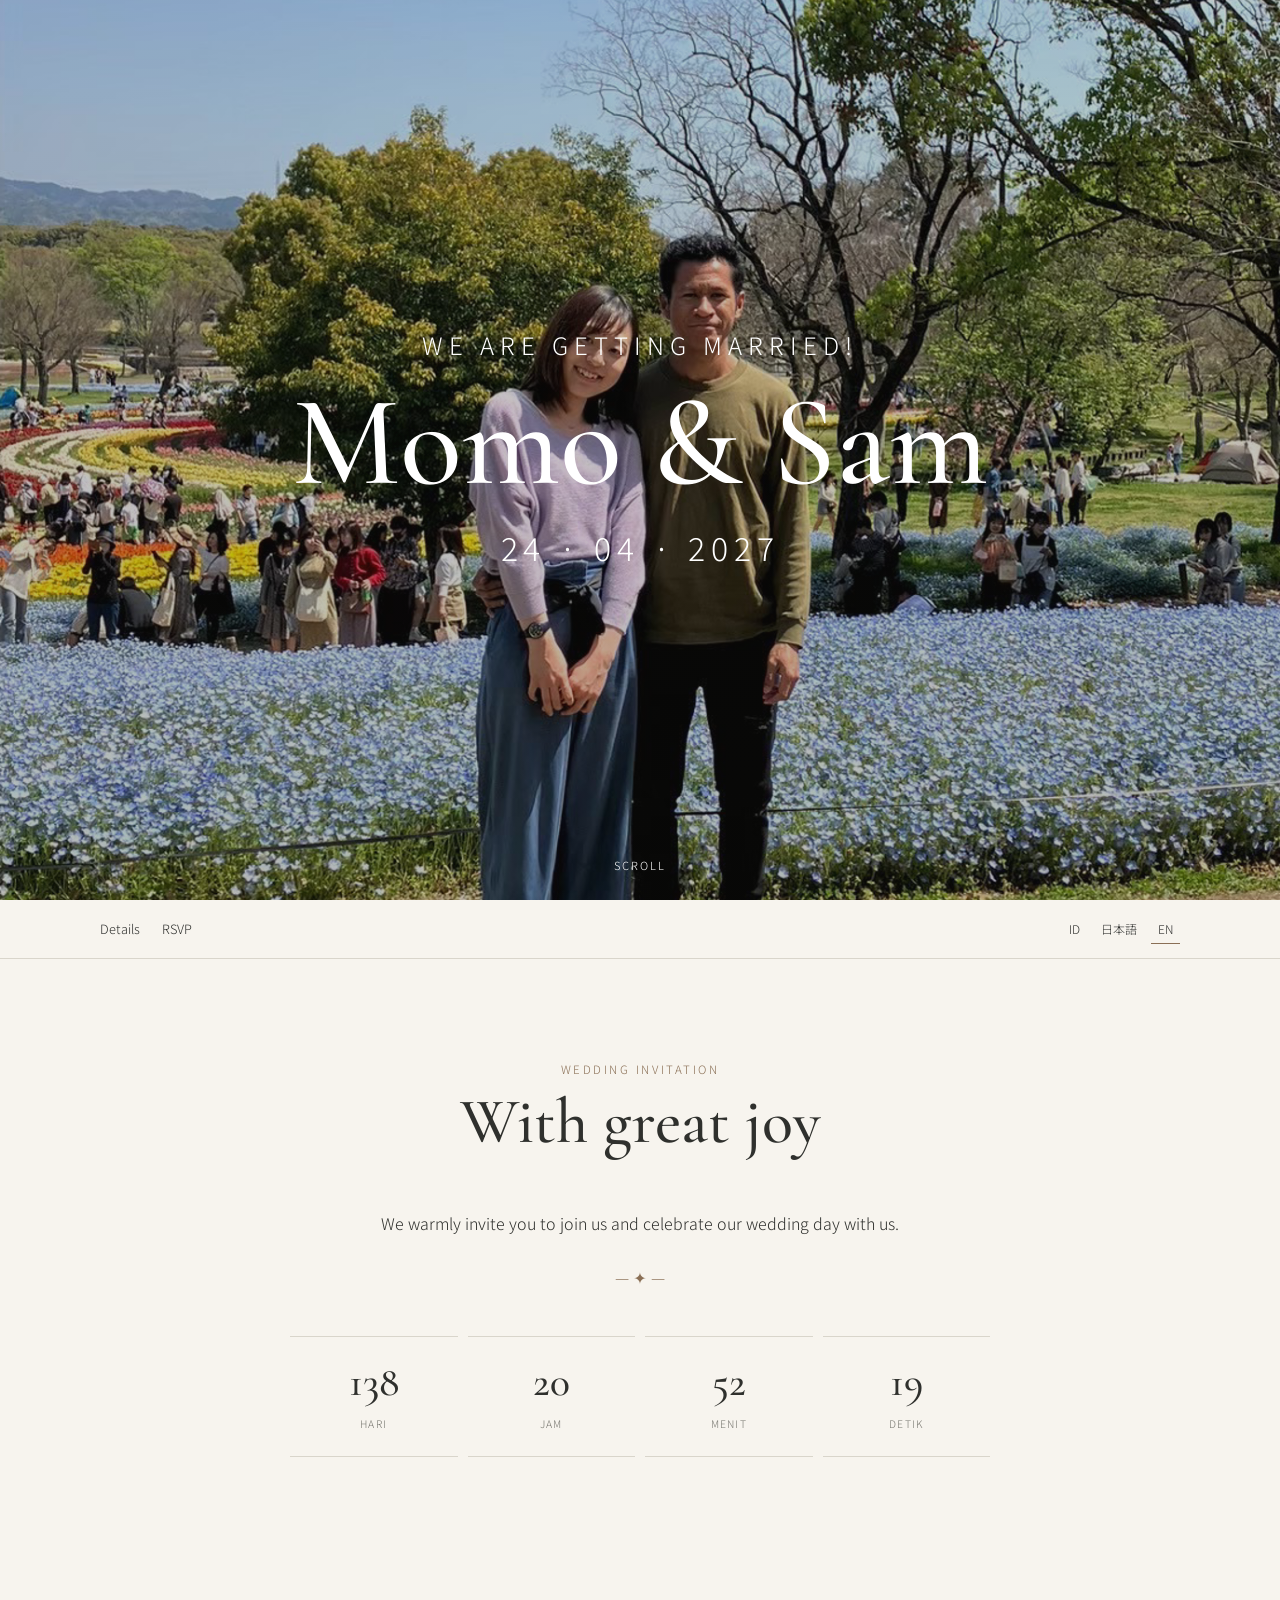
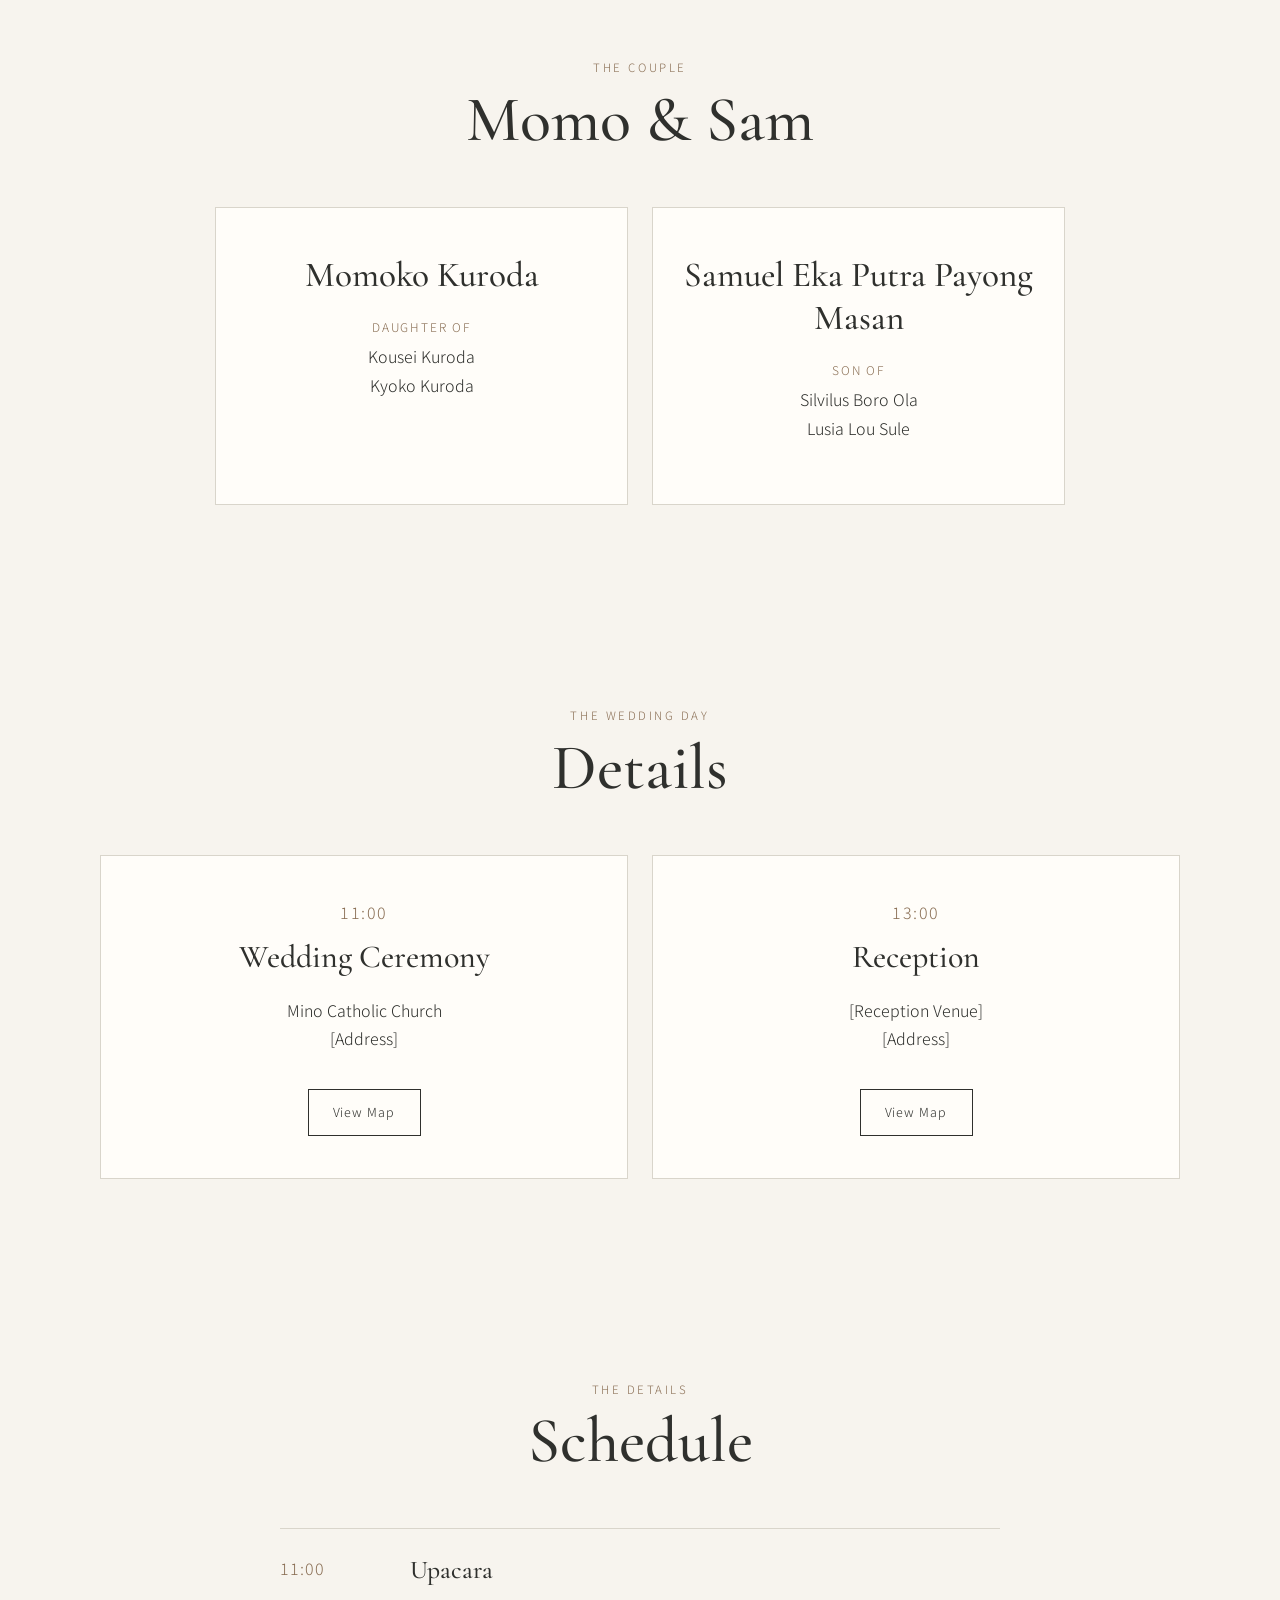
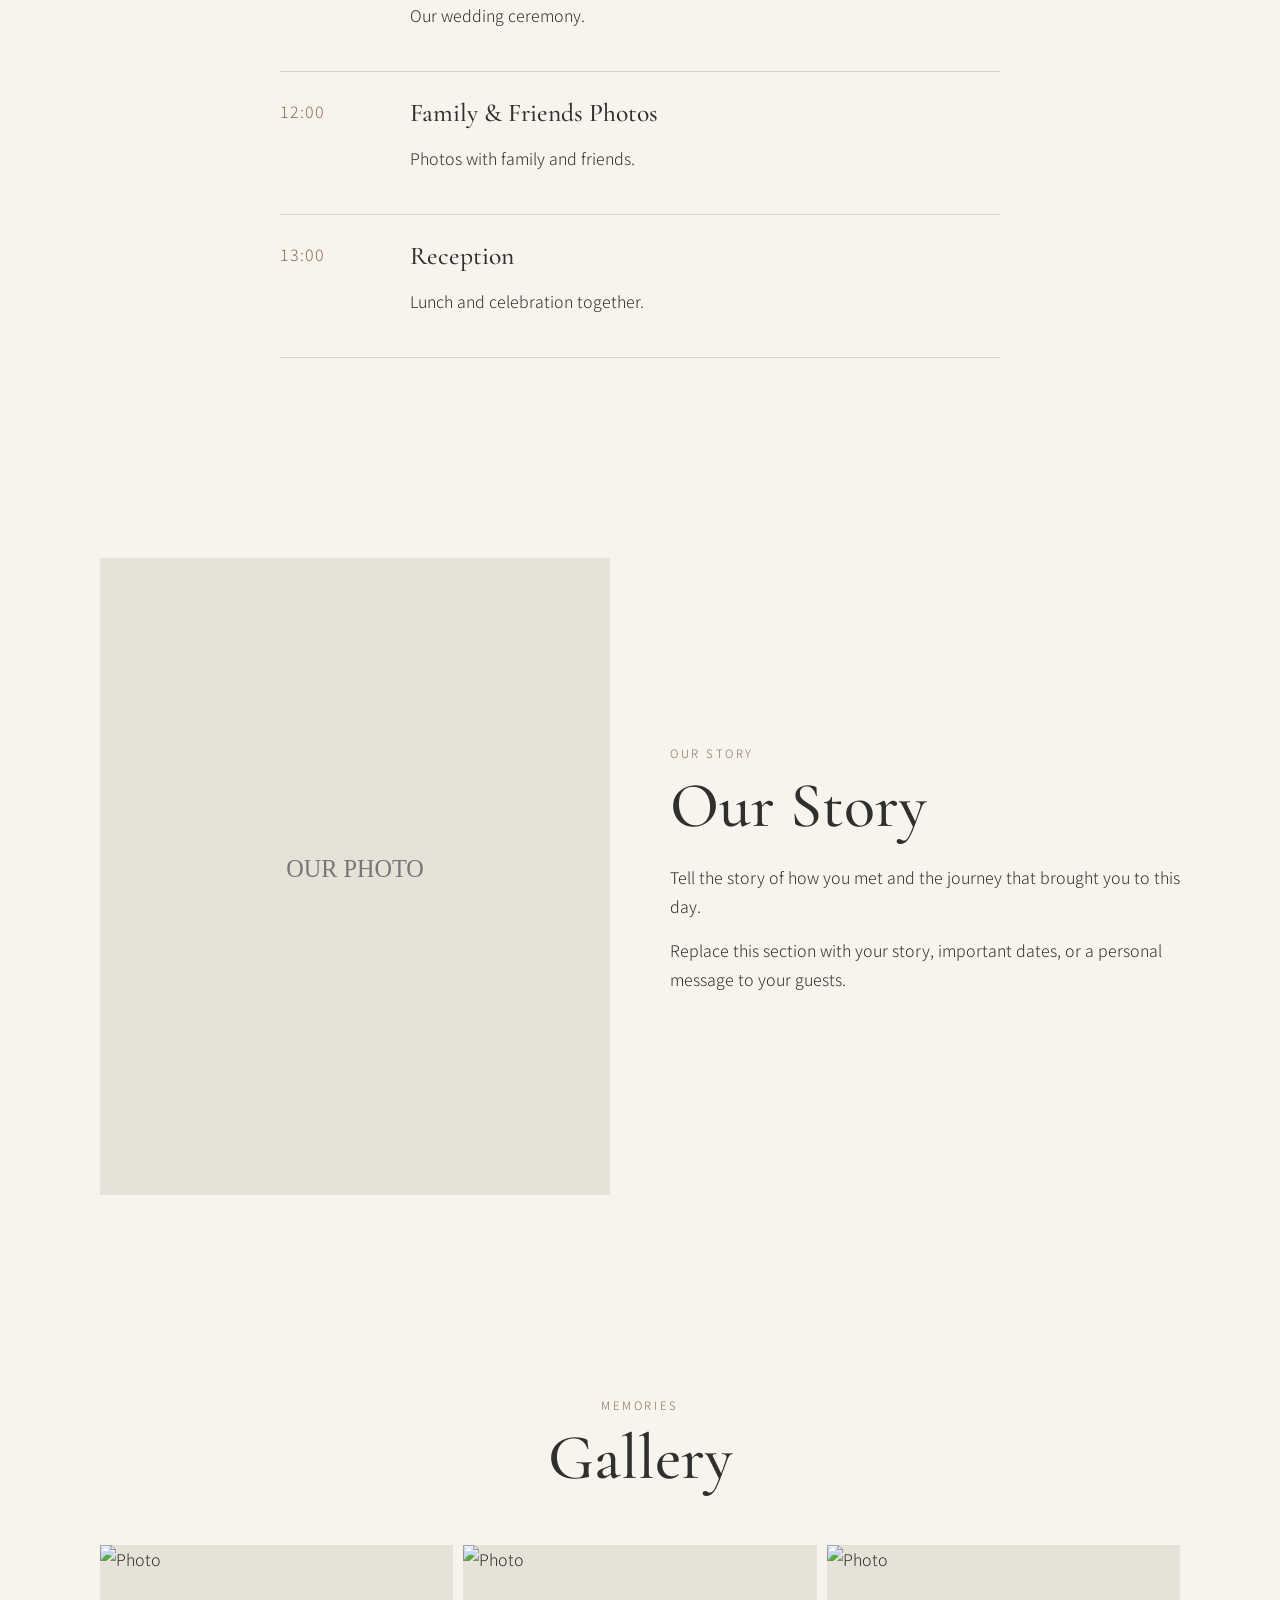
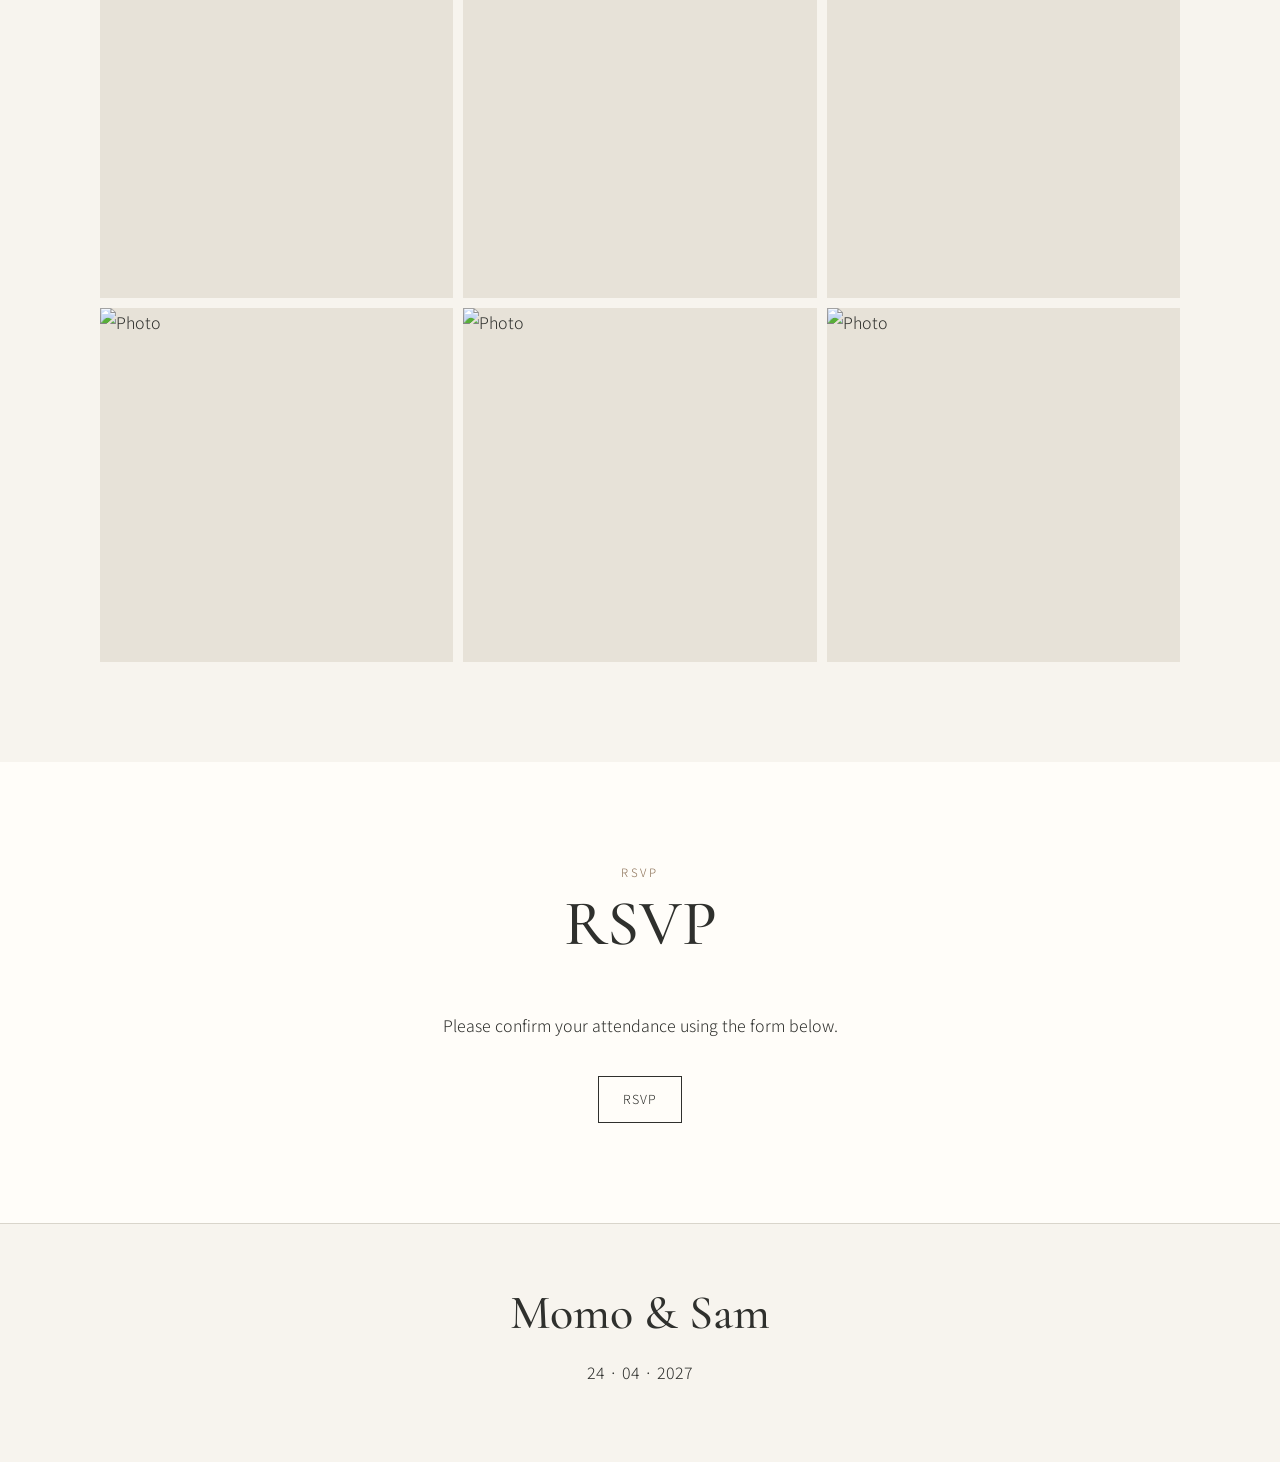
==== commit 708ce4cb: "Fallback" ====
--- a/en/index.html
+++ b/en/index.html
@@ -5,21 +5,9 @@
 <meta name="viewport" content="width=device-width, initial-scale=1">
 <meta name="description" content="Momo & Sam — Wedding">
 <title>Momo & Sam — Wedding</title>
-<link rel="stylesheet" href="../css/style.css?v=5">
+<link rel="stylesheet" href="../css/style.css?v=2">
 </head>
 <body>
-
-<!-- Background music -->
-<audio id="bg-music" loop preload="auto">
-  <source src="../assets/reze.mp3" type="audio/mpeg">
-</audio>
-
-<!-- Floating music control -->
-<button id="music-toggle" class="music-toggle" aria-label="Toggle music" aria-pressed="false">
-  <span class="music-icon">♪</span>
-  <span class="music-label">Music Off</span>
-</button>
-
 <header class="hero">
   <div class="hero-inner">
     <div class="eyebrow">We are getting married!</div>
@@ -32,7 +20,7 @@
 <nav>
   <div class="container nav-inner">
     <div class="nav-links"><a href="#ceremony">Details</a><a href="#rsvp">RSVP</a></div>
-    <div class="lang"><a href="../id/index.html">ID</a><a href="../ja/index.html">日本語</a><a class="active" href="./index.html">EN</a></div>
+    <div class="lang"><a href="../index.html">ID</a><a href="../ja/index.html">日本語</a><a class="active" href="./index.html">EN</a></div>
   </div>
 </nav>
 
@@ -43,10 +31,10 @@
 <div class="intro">We warmly invite you to join us and celebrate our wedding day with us.</div>
 <div class="ornament">— ✦ —</div>
 <div class="countdown">
-<div class="countdown-item"><span id="days" class="countdown-number">0</span><span class="countdown-label">Days</span></div>
-<div class="countdown-item"><span id="hours" class="countdown-number">0</span><span class="countdown-label">Hours</span></div>
-<div class="countdown-item"><span id="minutes" class="countdown-number">0</span><span class="countdown-label">Minutes</span></div>
-<div class="countdown-item"><span id="seconds" class="countdown-number">0</span><span class="countdown-label">Seconds</span></div>
+<div class="countdown-item"><span id="days" class="countdown-number">0</span><span class="countdown-label">Hari</span></div>
+<div class="countdown-item"><span id="hours" class="countdown-number">0</span><span class="countdown-label">Jam</span></div>
+<div class="countdown-item"><span id="minutes" class="countdown-number">0</span><span class="countdown-label">Menit</span></div>
+<div class="countdown-item"><span id="seconds" class="countdown-number">0</span><span class="countdown-label">Detik</span></div>
 </div>
 </div>
 </section>
@@ -96,7 +84,7 @@
 <div class="container">
 <div class="section-title"><div class="small">The Details</div><h2>Schedule</h2></div>
 <div class="timeline">
-<div class="event"><div class="event-time">11:00</div><div><h3>Ceremony</h3><p>Our wedding ceremony.</p></div></div>
+<div class="event"><div class="event-time">11:00</div><div><h3>Upacara</h3><p>Our wedding ceremony.</p></div></div>
 <div class="event"><div class="event-time">12:00</div><div><h3>Family & Friends Photos</h3><p>Photos with family and friends.</p></div></div>
 <div class="event"><div class="event-time">13:00</div><div><h3>Reception</h3><p>Lunch and celebration together.</p></div></div>
 </div>
@@ -114,12 +102,12 @@
 <div class="container">
 <div class="section-title"><div class="small">Memories</div><h2>Gallery</h2></div>
 <div class="gallery">
-<img src="../assets/photo-placeholder.svg" alt="Photo">
-<img src="../assets/photo-placeholder.svg" alt="Photo">
-<img src="../assets/photo-placeholder.svg" alt="Photo">
-<img src="../assets/photo-placeholder.svg" alt="Photo">
-<img src="../assets/photo-placeholder.svg" alt="Photo">
-<img src="../assets/photo-placeholder.svg" alt="Photo">
+<img src="assets/photo-placeholder.svg" alt="Photo">
+<img src="assets/photo-placeholder.svg" alt="Photo">
+<img src="assets/photo-placeholder.svg" alt="Photo">
+<img src="assets/photo-placeholder.svg" alt="Photo">
+<img src="assets/photo-placeholder.svg" alt="Photo">
+<img src="assets/photo-placeholder.svg" alt="Photo">
 </div>
 </div>
 </section>
--- a/css/style.css
+++ b/css/style.css
@@ -145,274 +145,4 @@
     .couple-grid {
         grid-template-columns: 1fr;
     }
-}
-
-/* =========================
-   OPENING SCREEN
-   ========================= */
-
-#opening-screen {
-    position: fixed;
-    inset: 0;
-    z-index: 1000;
-
-    display: flex;
-    align-items: flex-end;
-    justify-content: center;
-
-    padding-bottom: 10vh;
-
-    background-image: url("../assets/hero-placeholder.png");
-    background-position: center;
-    background-size: cover;
-    background-repeat: no-repeat;
-}
-
-/* Soft gradient overlay for better readability */
-#opening-screen::before {
-    content: "";
-    position: absolute;
-    inset: 0;
-    background: linear-gradient(
-        to top,
-        rgba(20, 18, 15, 0.72) 0%,
-        rgba(20, 18, 15, 0.35) 35%,
-        rgba(20, 18, 15, 0.08) 60%,
-        transparent 100%
-    );
-    pointer-events: none;
-}
-
-.opening-content {
-    position: relative;
-    z-index: 1;
-    display: flex;
-    flex-direction: column;
-    align-items: center;
-    text-align: center;
-    color: white;
-    width: min(320px, calc(100% - 40px));
-
-    /* Entrance animation */
-    animation: opening-rise 1.2s ease-out both;
-}
-
-@keyframes opening-rise {
-    from {
-        opacity: 0;
-        transform: translateY(28px);
-    }
-    to {
-        opacity: 1;
-        transform: translateY(0);
-    }
-}
-
-.opening-names {
-    font-family: var(--serif);
-    font-weight: 500;
-    font-size: clamp(2.8rem, 9vw, 4.2rem);
-    line-height: 1;
-    letter-spacing: 0.02em;
-    margin-bottom: 12px;
-    text-shadow: 0 2px 20px rgba(0, 0, 0, 0.25);
-}
-
-.opening-date {
-    font-family: var(--sans);
-    font-size: 0.95rem;
-    letter-spacing: 0.28em;
-    font-weight: 300;
-    opacity: 0.95;
-    margin-bottom: 18px;
-}
-
-.opening-divider {
-    color: rgba(255, 255, 255, 0.75);
-    font-size: 0.85rem;
-    margin-bottom: 28px;
-    letter-spacing: 0.15em;
-}
-
-.opening-buttons {
-    display: flex;
-    flex-direction: column;
-    align-items: center;
-    gap: 12px;
-    width: 100%;
-}
-
-.language-button {
-    display: flex;
-    align-items: center;
-    justify-content: center;
-
-    width: 100%;
-    padding: 14px 30px;
-
-    border: 1px solid rgba(255, 255, 255, 0.85);
-    background: rgba(25, 25, 22, 0.22);
-    color: white;
-
-    text-decoration: none;
-
-    font-family: var(--sans);
-    font-size: 0.8rem;
-    letter-spacing: 0.12em;
-
-    backdrop-filter: blur(6px);
-
-    transition:
-        background 0.3s ease,
-        color 0.3s ease,
-        border-color 0.3s ease;
-}
-
-.language-button:hover {
-    background: white;
-    color: var(--ink);
-    border-color: white;
-}
-
-/* =========================
-   MUSIC TOGGLE BUTTON
-   ========================= */
-
-.music-toggle {
-  position: fixed;
-  bottom: 24px;
-  right: 24px;
-  z-index: 50;
-
-  display: flex;
-  align-items: center;
-  gap: 8px;
-
-  padding: 10px 16px;
-  border: 1px solid var(--line);
-  border-radius: 999px;
-  background: rgba(247, 244, 238, 0.92);
-  backdrop-filter: blur(10px);
-  color: var(--ink);
-  font-family: var(--sans);
-  font-size: 0.75rem;
-  letter-spacing: 0.06em;
-  cursor: pointer;
-  box-shadow: 0 4px 16px rgba(0,0,0,0.08);
-  transition: background 0.25s ease, color 0.25s ease, border-color 0.25s ease;
-}
-
-.music-toggle:hover {
-  background: var(--ink);
-  color: white;
-  border-color: var(--ink);
-}
-
-.music-toggle.is-playing {
-  border-color: var(--accent);
-  color: var(--accent);
-}
-
-.music-toggle.is-playing:hover {
-  background: var(--accent);
-  color: white;
-  border-color: var(--accent);
-}
-
-.music-icon {
-  font-size: 1rem;
-  line-height: 1;
-}
-
-.music-label {
-  font-weight: 400;
-}
-
-@media (max-width: 600px) {
-  .music-toggle {
-    bottom: 16px;
-    right: 16px;
-    padding: 10px 12px;
-  }
-  .music-label {
-    display: none;
-  }
-}
-
-
-/* =========================
-   MUSIC HINT + ATTENTION
-   ========================= */
-
-.music-toggle.needs-attention {
-  animation: music-pulse 1.8s ease-in-out infinite;
-  border-color: var(--accent);
-  color: var(--accent);
-  box-shadow: 0 0 0 0 rgba(138, 111, 85, 0.35);
-}
-
-@keyframes music-pulse {
-  0% {
-    box-shadow: 0 0 0 0 rgba(138, 111, 85, 0.4);
-    transform: scale(1);
-  }
-  50% {
-    box-shadow: 0 0 0 10px rgba(138, 111, 85, 0);
-    transform: scale(1.04);
-  }
-  100% {
-    box-shadow: 0 0 0 0 rgba(138, 111, 85, 0);
-    transform: scale(1);
-  }
-}
-
-.music-hint {
-  position: fixed;
-  bottom: 78px;
-  right: 24px;
-  z-index: 51;
-
-  display: flex;
-  align-items: center;
-  gap: 8px;
-
-  padding: 10px 16px;
-  border-radius: 999px;
-  background: rgba(47, 48, 45, 0.92);
-  color: white;
-  font-family: var(--sans);
-  font-size: 0.78rem;
-  letter-spacing: 0.04em;
-  white-space: nowrap;
-
-  opacity: 0;
-  visibility: hidden;
-  transform: translateY(8px);
-  transition:
-    opacity 0.35s ease,
-    transform 0.35s ease,
-    visibility 0.35s;
-
-  pointer-events: none;
-  box-shadow: 0 6px 20px rgba(0, 0, 0, 0.18);
-}
-
-.music-hint.is-visible {
-  opacity: 1;
-  visibility: visible;
-  transform: translateY(0);
-}
-
-.music-hint-icon {
-  font-size: 0.95rem;
-  opacity: 0.9;
-}
-
-@media (max-width: 600px) {
-  .music-hint {
-    bottom: 70px;
-    right: 16px;
-    font-size: 0.75rem;
-    padding: 9px 14px;
-  }
-}
+}
